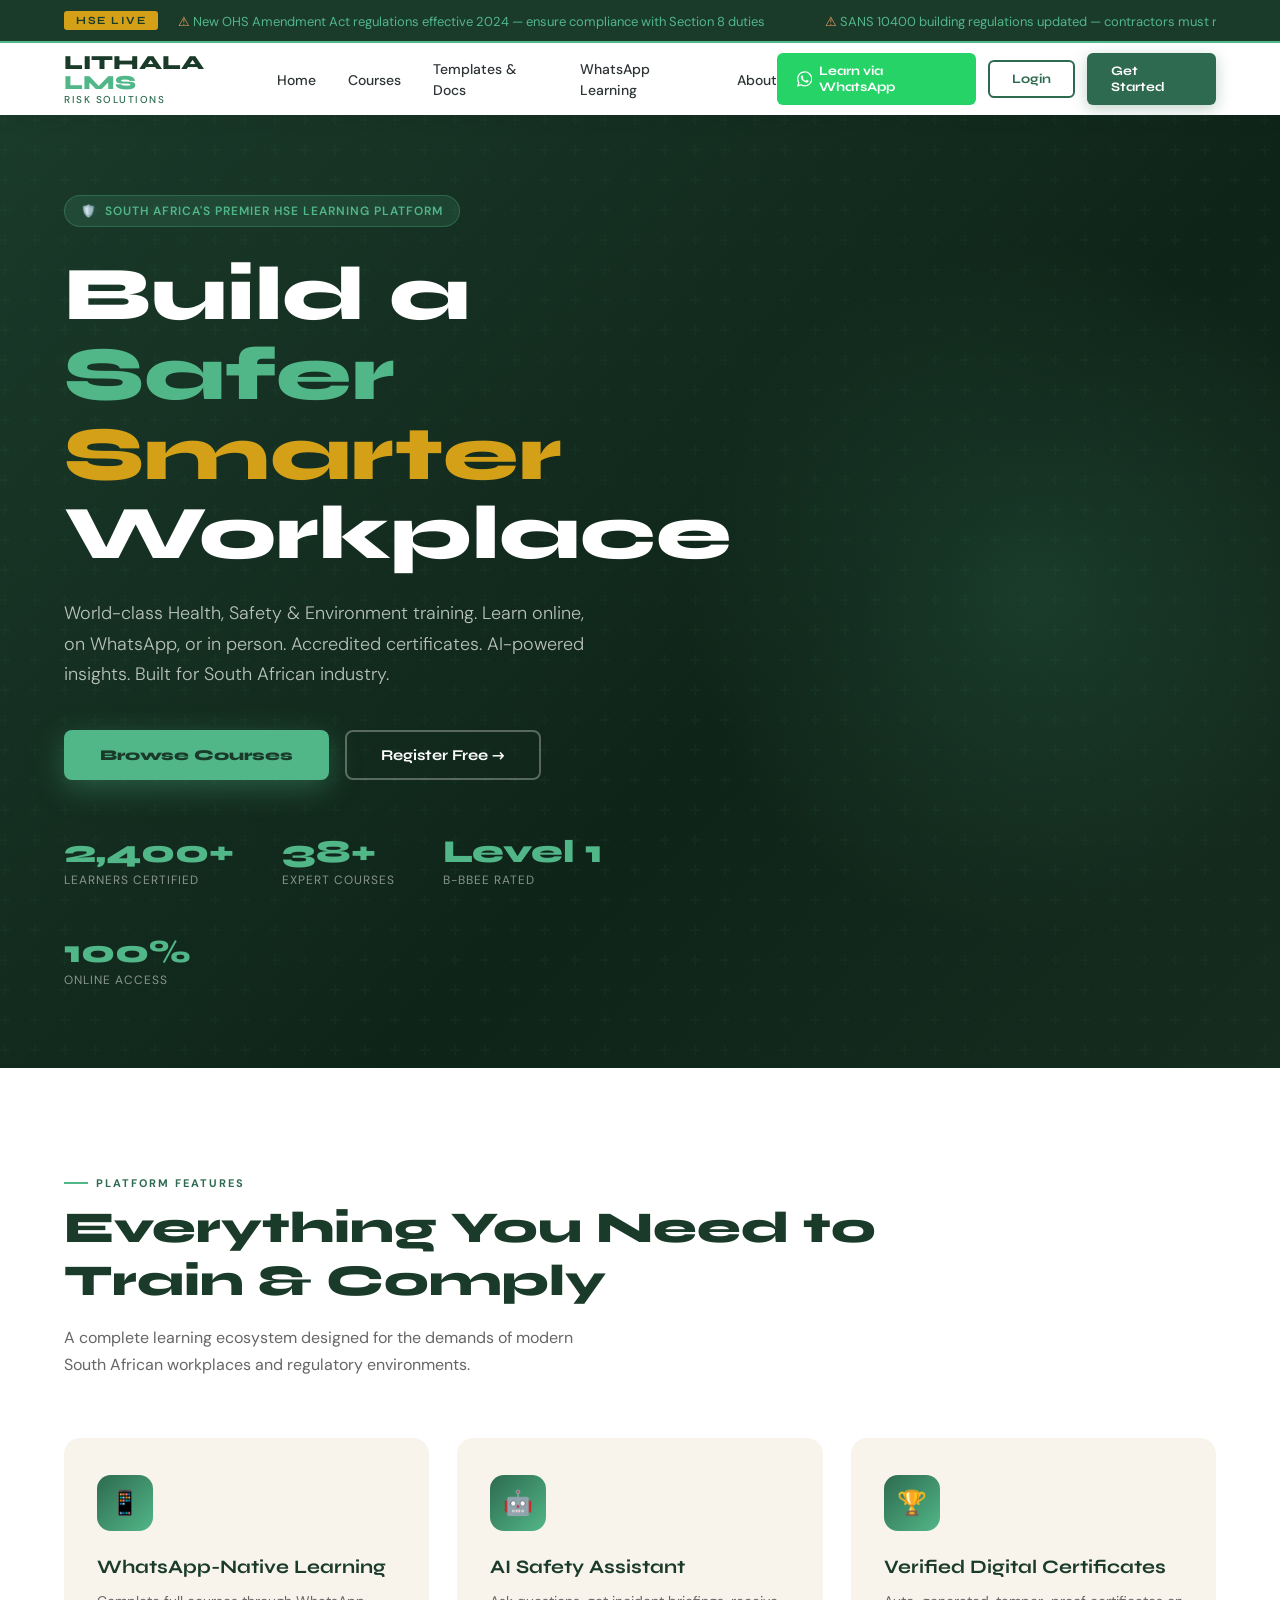
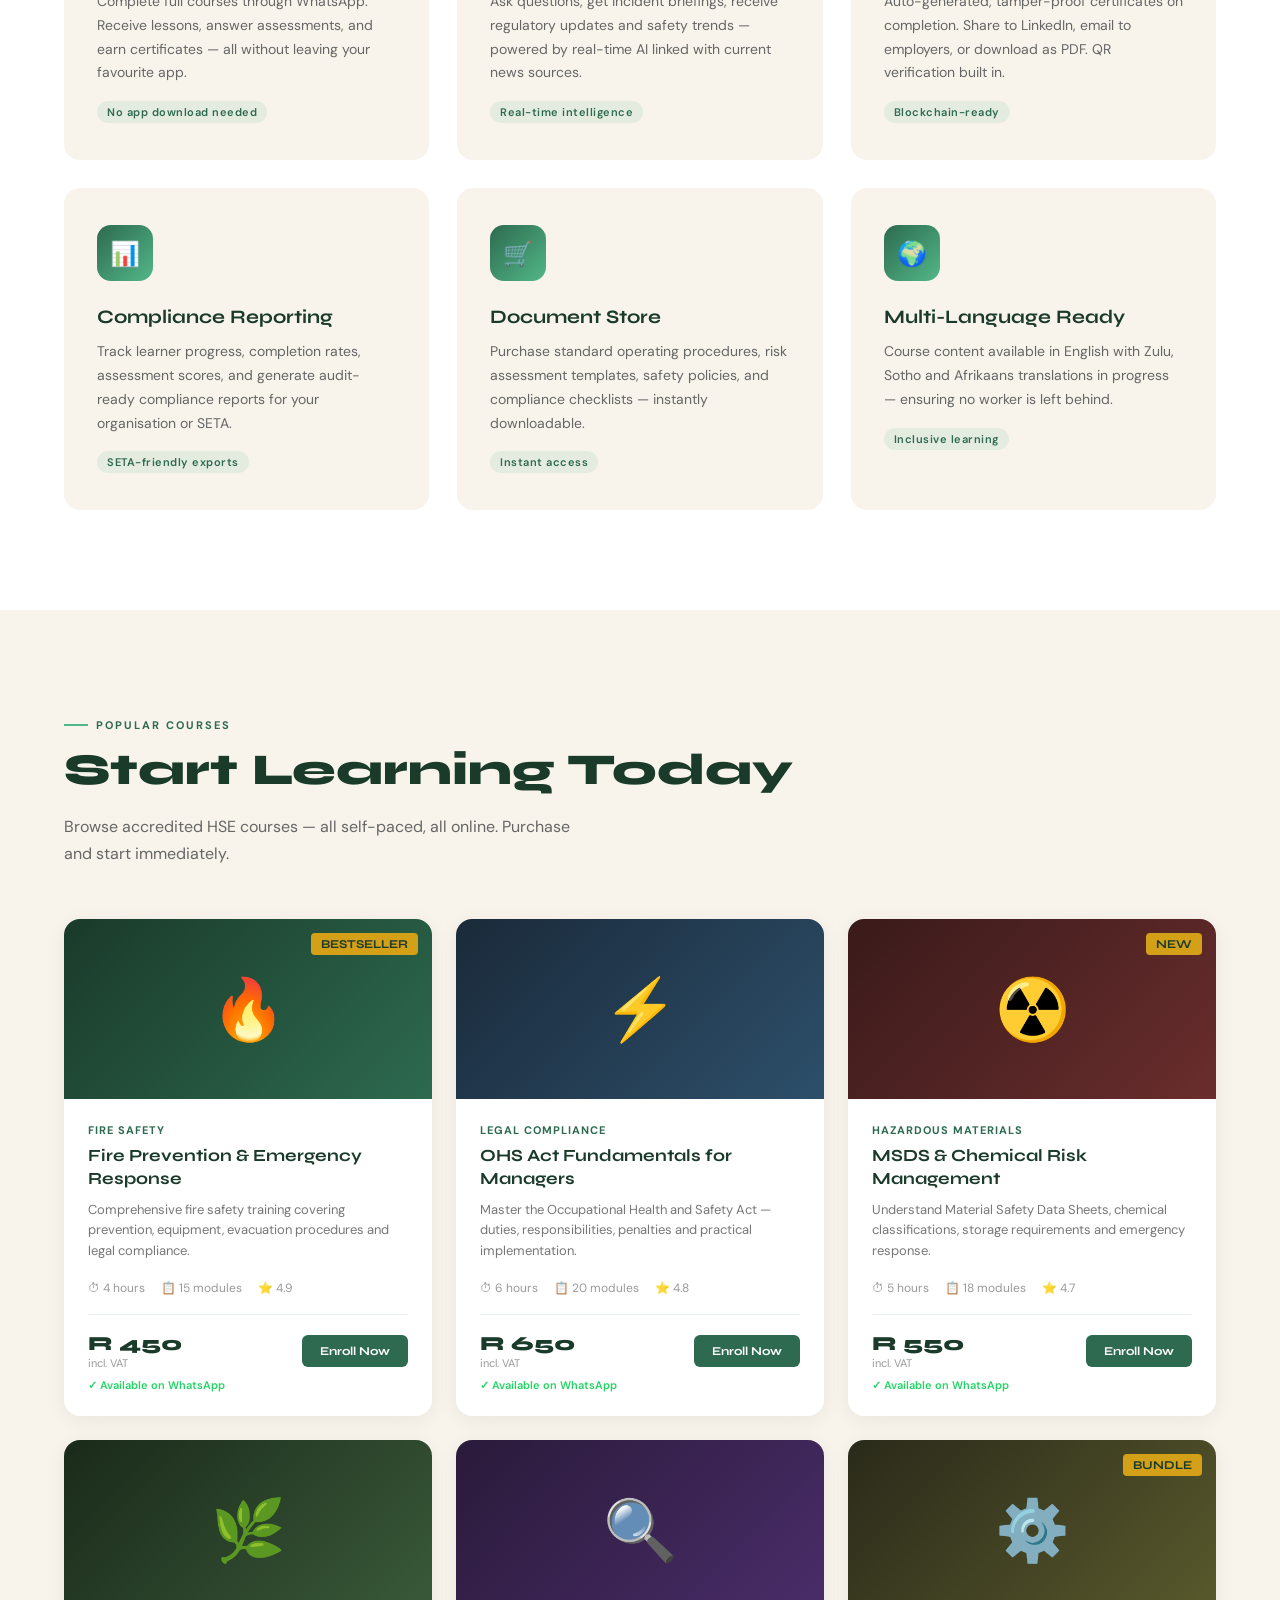
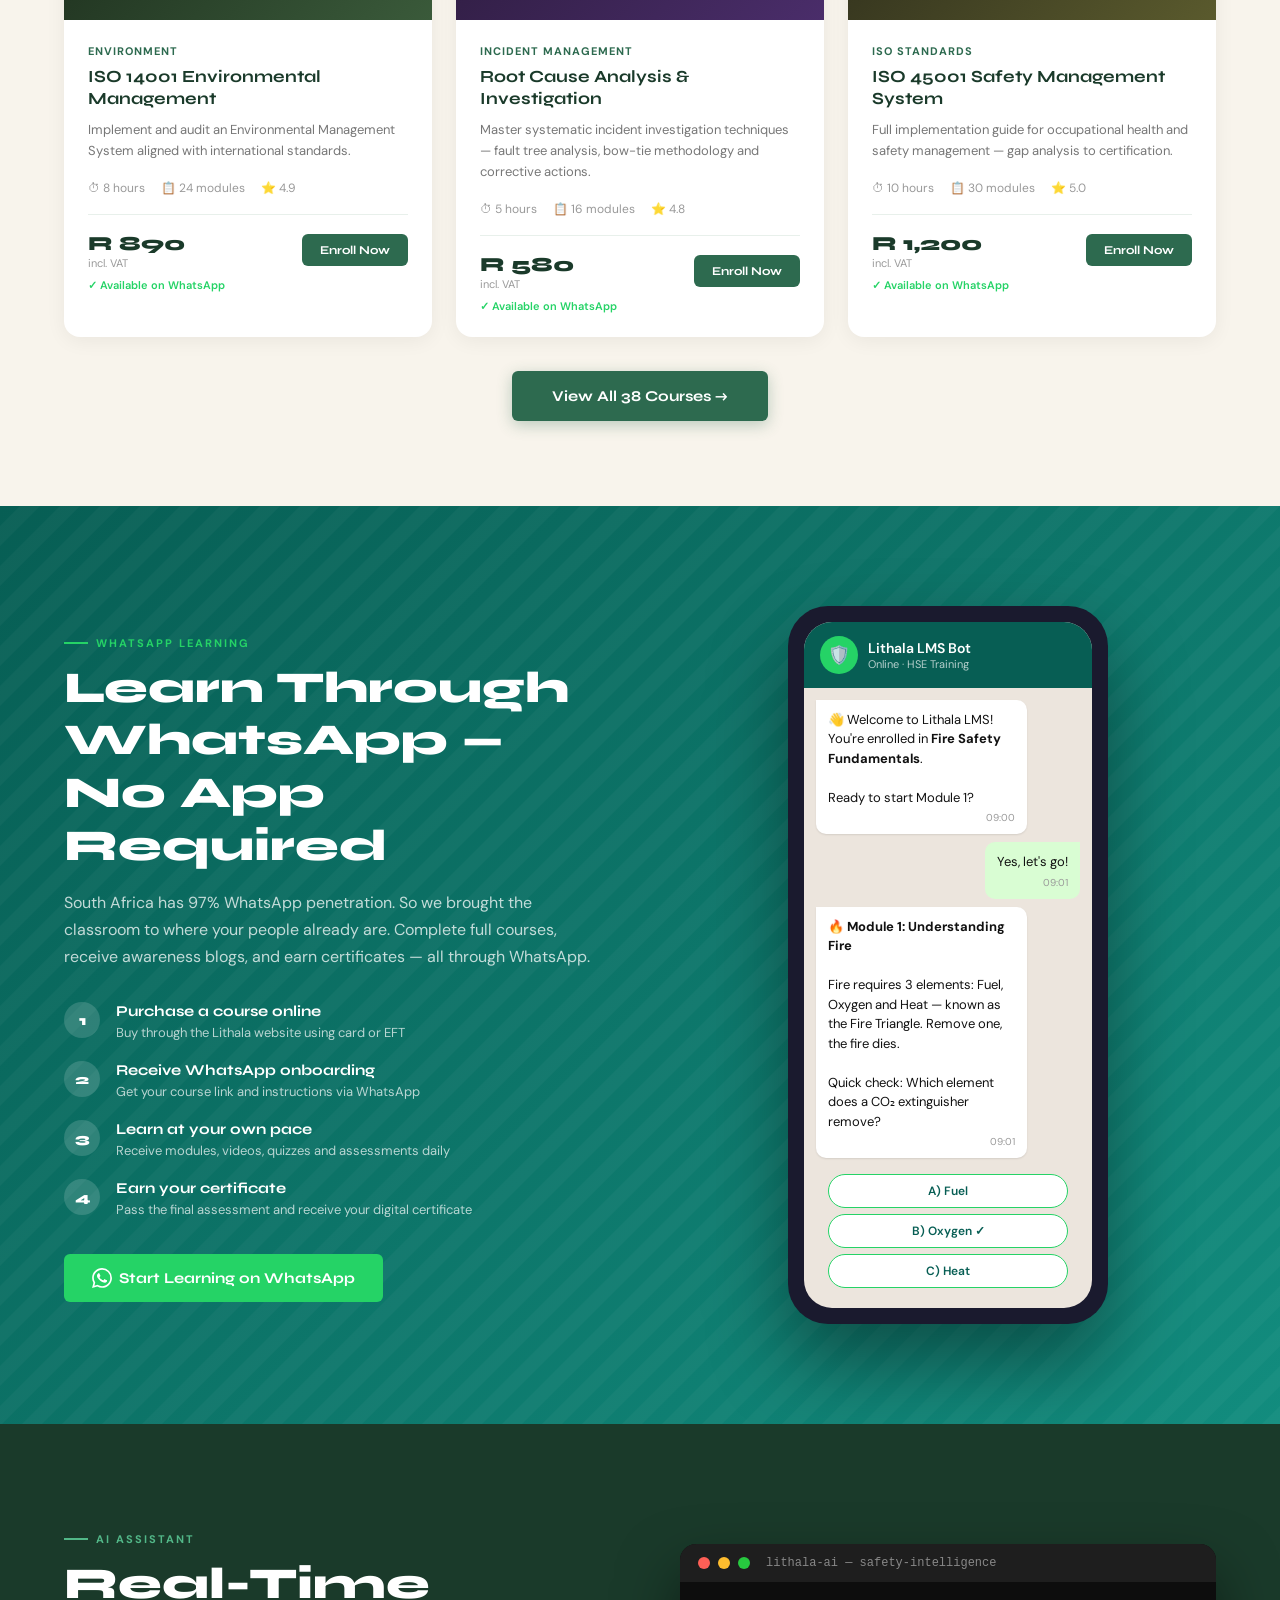
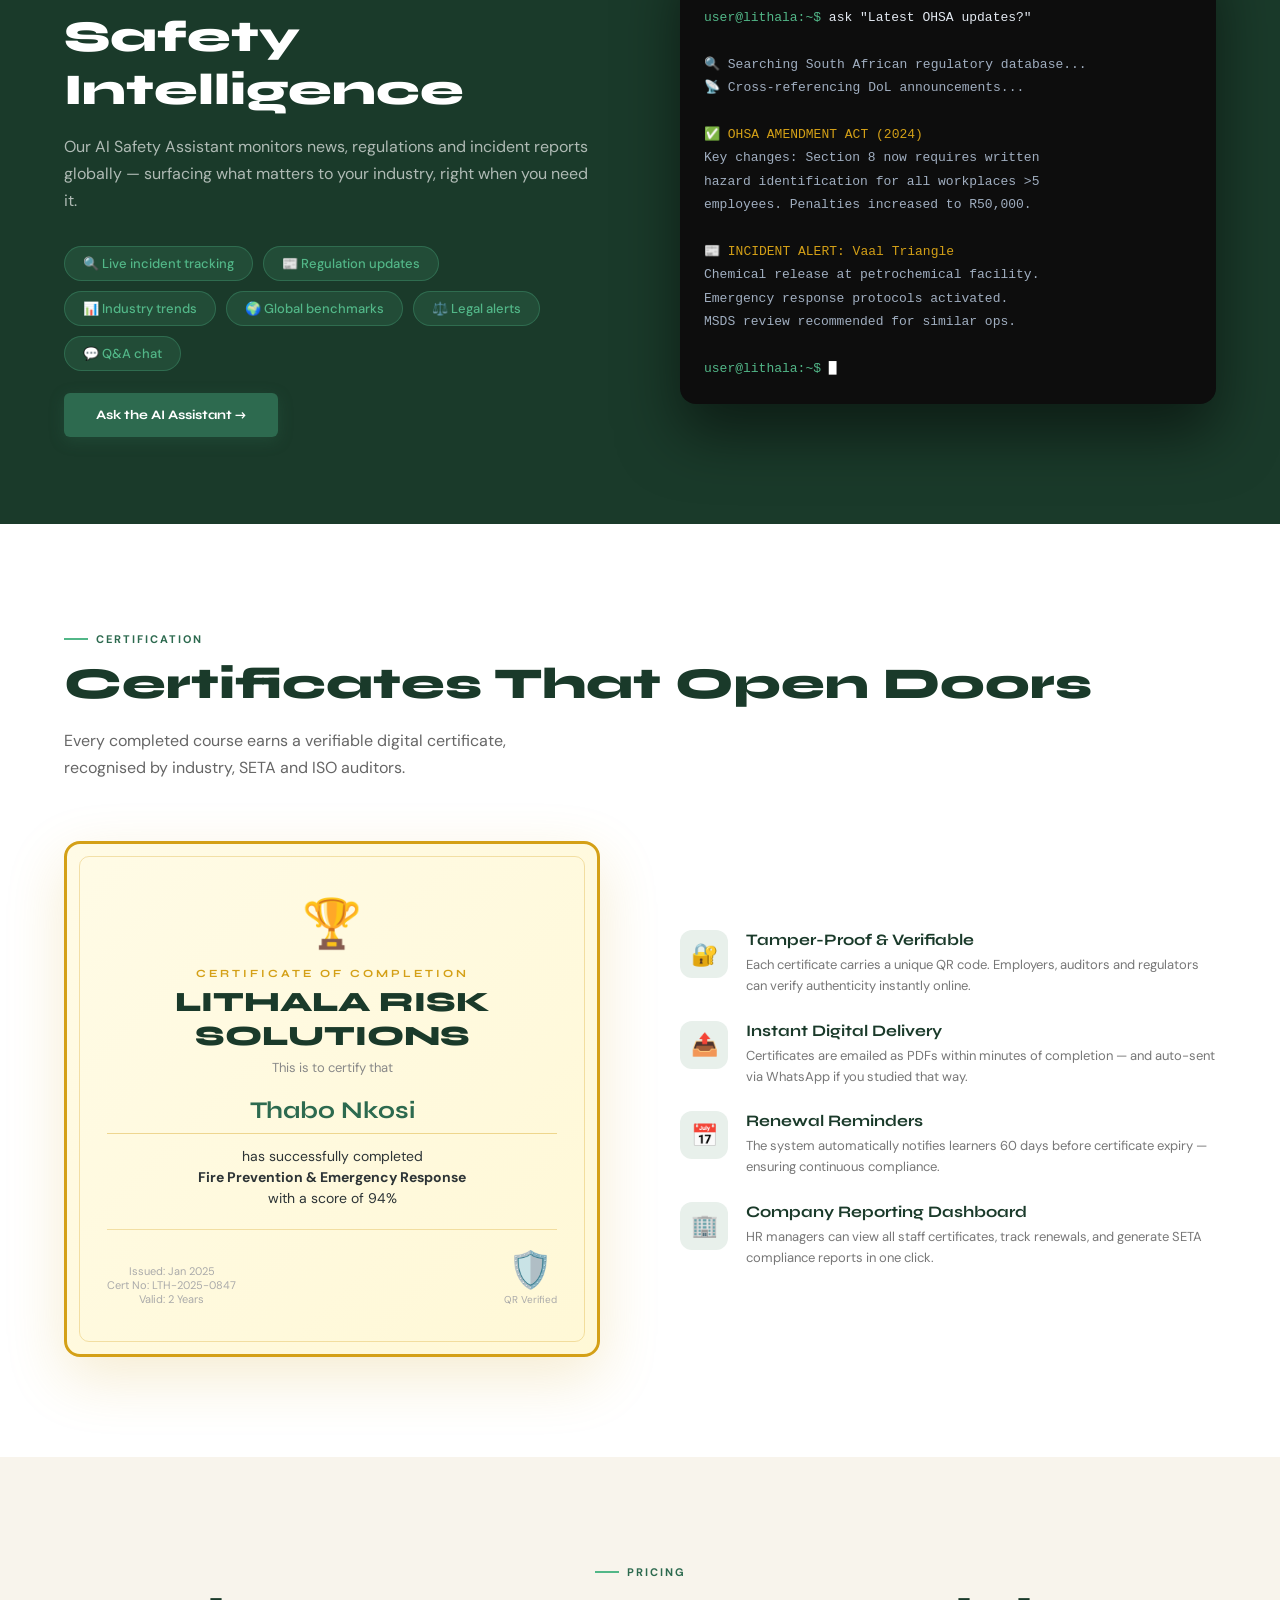
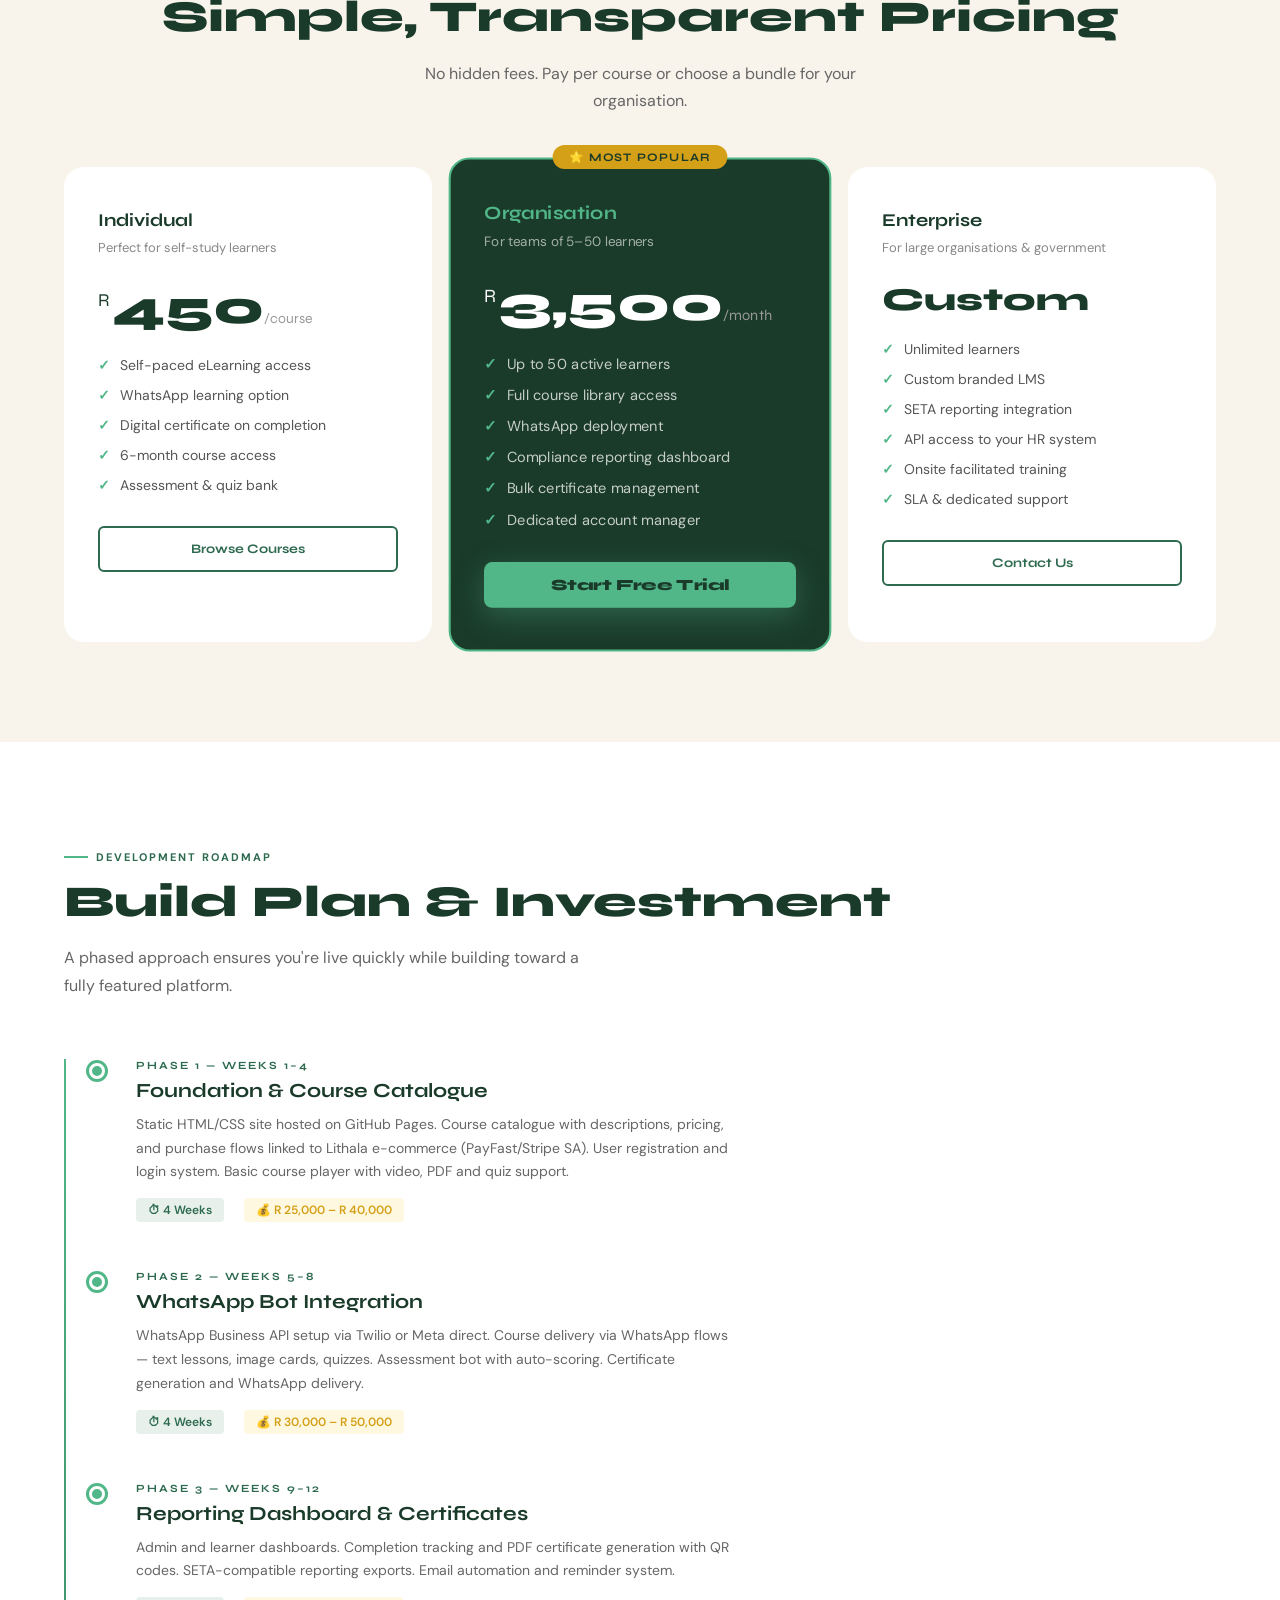
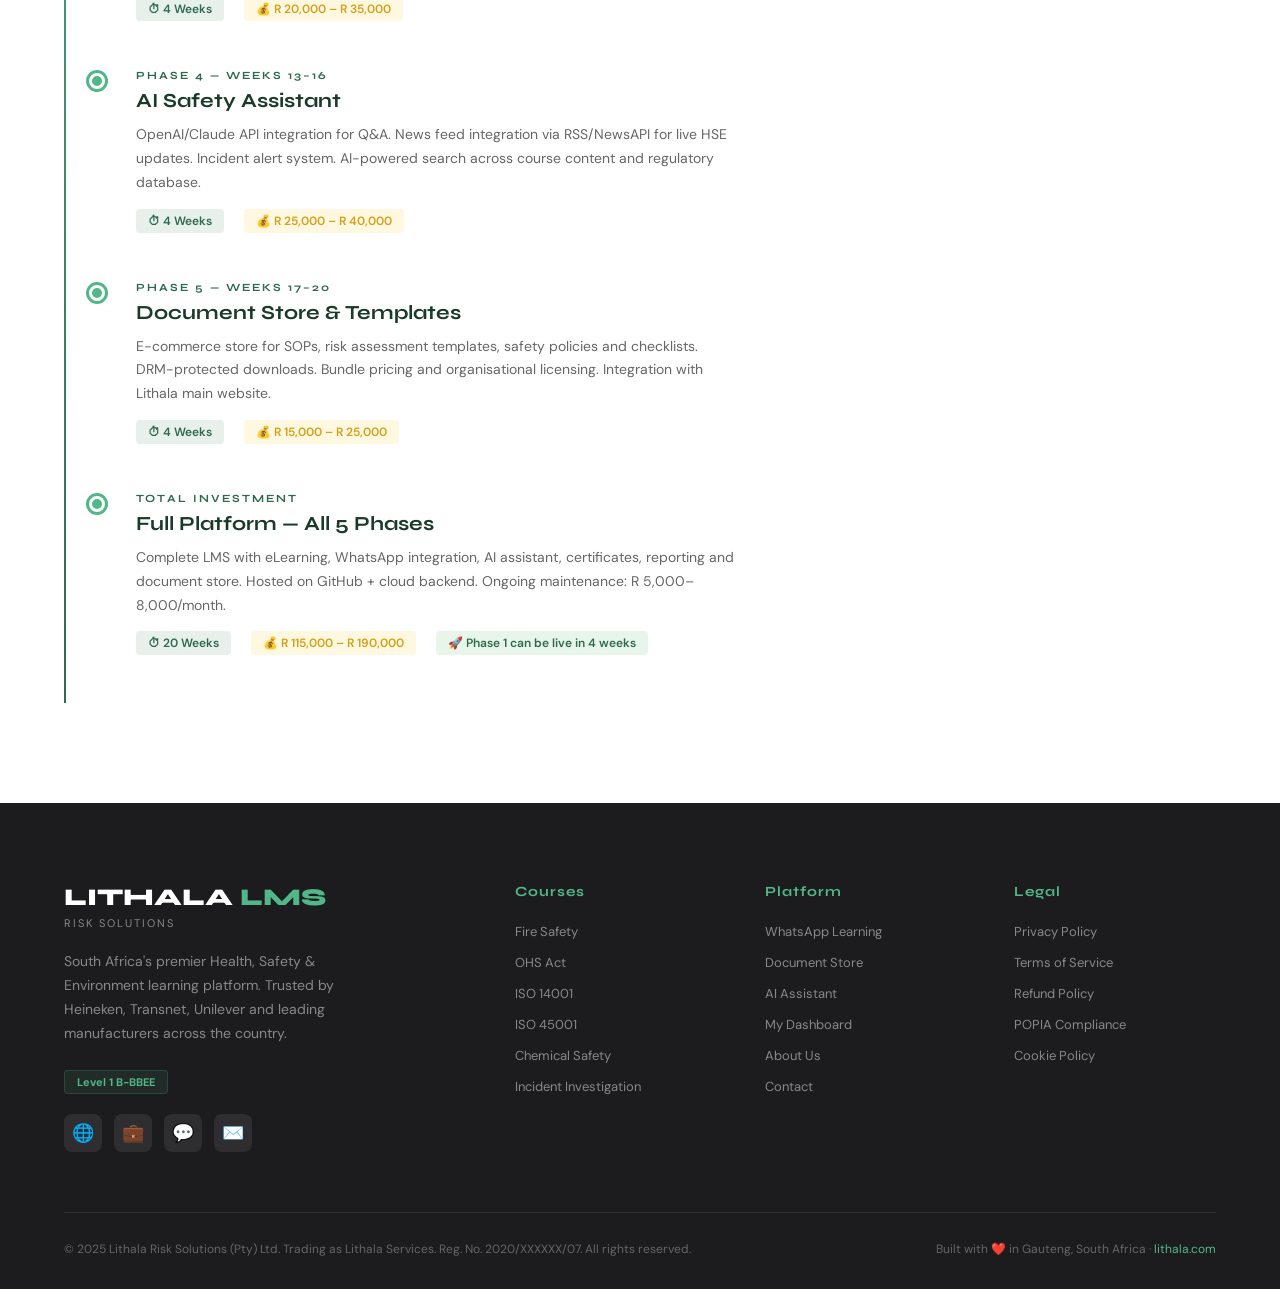
==== index.html @ bc267ef4 "Add files via upload" ====
<!DOCTYPE html>
<html lang="en">
<head>
<meta charset="UTF-8">
<meta name="viewport" content="width=device-width, initial-scale=1.0">
<title>Lithala LMS — Safe. Skilled. Sustainable.</title>
<link rel="preconnect" href="https://fonts.googleapis.com">
<link href="https://fonts.googleapis.com/css2?family=Syne:wght@400;600;700;800&family=DM+Sans:ital,wght@0,300;0,400;0,500;1,300&display=swap" rel="stylesheet">
<style>
:root {
  --forest: #1a3a2a;
  --emerald: #2d6a4f;
  --lime: #52b788;
  --gold: #d4a017;
  --amber: #f4a261;
  --cream: #f8f4ec;
  --white: #ffffff;
  --charcoal: #1c1c1e;
  --mist: #e8f0eb;
  --danger: #e63946;
  --ink: #2d3436;
}

*, *::before, *::after { box-sizing: border-box; margin: 0; padding: 0; }

html { scroll-behavior: smooth; }

body {
  font-family: 'DM Sans', sans-serif;
  background: var(--cream);
  color: var(--ink);
  overflow-x: hidden;
}

/* ── TICKER ── */
.ticker-wrap {
  background: var(--forest);
  color: var(--lime);
  padding: 10px 0;
  overflow: hidden;
  position: sticky;
  top: 0;
  z-index: 1000;
  border-bottom: 2px solid var(--lime);
}
.ticker-label {
  display: inline-block;
  background: var(--gold);
  color: var(--forest);
  font-family: 'Syne', sans-serif;
  font-weight: 700;
  font-size: 11px;
  padding: 3px 12px;
  letter-spacing: 1.5px;
  text-transform: uppercase;
  margin-right: 20px;
  border-radius: 3px;
}
.ticker-track {
  display: inline-flex;
  white-space: nowrap;
  animation: ticker 55s linear infinite;
  font-size: 13px;
  font-weight: 400;
  gap: 60px;
}
.ticker-track span::before { content: "⚠ "; color: var(--amber); }
@keyframes ticker { 0% { transform: translateX(0); } 100% { transform: translateX(-50%); } }

/* ── NAVBAR ── */
nav {
  background: var(--white);
  display: flex;
  align-items: center;
  justify-content: space-between;
  padding: 0 5%;
  height: 72px;
  box-shadow: 0 2px 20px rgba(0,0,0,0.08);
  position: sticky;
  top: 40px;
  z-index: 999;
}
.nav-logo {
  display: flex;
  align-items: center;
  gap: 12px;
  text-decoration: none;
}
.nav-logo img {
  height: 42px;
  object-fit: contain;
}
.nav-logo-text {
  font-family: 'Syne', sans-serif;
  font-weight: 800;
  font-size: 20px;
  color: var(--forest);
  line-height: 1;
}
.nav-logo-text span { color: var(--lime); }
.nav-logo-sub {
  font-size: 10px;
  color: var(--emerald);
  letter-spacing: 1.5px;
  text-transform: uppercase;
  font-weight: 500;
}
.nav-links {
  display: flex;
  align-items: center;
  gap: 32px;
  list-style: none;
}
.nav-links a {
  text-decoration: none;
  color: var(--ink);
  font-size: 14px;
  font-weight: 500;
  transition: color 0.2s;
  position: relative;
}
.nav-links a::after {
  content: '';
  position: absolute;
  bottom: -4px;
  left: 0;
  width: 0;
  height: 2px;
  background: var(--lime);
  transition: width 0.3s;
}
.nav-links a:hover { color: var(--emerald); }
.nav-links a:hover::after { width: 100%; }
.nav-cta {
  display: flex;
  gap: 12px;
  align-items: center;
}
.btn-outline {
  border: 2px solid var(--emerald);
  color: var(--emerald);
  background: transparent;
  padding: 9px 22px;
  border-radius: 6px;
  font-family: 'Syne', sans-serif;
  font-weight: 700;
  font-size: 13px;
  cursor: pointer;
  text-decoration: none;
  transition: all 0.2s;
}
.btn-outline:hover { background: var(--emerald); color: var(--white); }
.btn-primary {
  background: var(--emerald);
  color: var(--white);
  border: none;
  padding: 10px 24px;
  border-radius: 6px;
  font-family: 'Syne', sans-serif;
  font-weight: 700;
  font-size: 13px;
  cursor: pointer;
  text-decoration: none;
  transition: all 0.2s;
  box-shadow: 0 4px 15px rgba(45,106,79,0.3);
}
.btn-primary:hover { background: var(--forest); transform: translateY(-1px); }
.btn-whatsapp {
  background: #25d366;
  color: white;
  border: none;
  padding: 10px 20px;
  border-radius: 6px;
  font-family: 'Syne', sans-serif;
  font-weight: 700;
  font-size: 13px;
  cursor: pointer;
  text-decoration: none;
  display: flex;
  align-items: center;
  gap: 7px;
  transition: all 0.2s;
}
.btn-whatsapp:hover { background: #128c4e; transform: translateY(-1px); }

/* ── HERO ── */
.hero {
  min-height: 88vh;
  background: linear-gradient(135deg, var(--forest) 0%, #0f2419 60%, #152c1f 100%);
  display: flex;
  align-items: center;
  position: relative;
  overflow: hidden;
  padding: 80px 5%;
}
.hero::before {
  content: '';
  position: absolute;
  inset: 0;
  background: url("data:image/svg+xml,%3Csvg width='60' height='60' viewBox='0 0 60 60' xmlns='http://www.w3.org/2000/svg'%3E%3Cg fill='none' fill-rule='evenodd'%3E%3Cg fill='%2352b788' fill-opacity='0.04'%3E%3Cpath d='M36 34v-4h-2v4h-4v2h4v4h2v-4h4v-2h-4zm0-30V0h-2v4h-4v2h4v4h2V6h4V4h-4zM6 34v-4H4v4H0v2h4v4h2v-4h4v-2H6zM6 4V0H4v4H0v2h4v4h2V6h4V4H6z'/%3E%3C/g%3E%3C/g%3E%3C/svg%3E");
}
.hero-blob {
  position: absolute;
  right: -100px;
  top: 50%;
  transform: translateY(-50%);
  width: 700px;
  height: 700px;
  background: radial-gradient(circle, rgba(82,183,136,0.15) 0%, transparent 70%);
  border-radius: 50%;
}
.hero-content {
  position: relative;
  z-index: 2;
  max-width: 680px;
}
.hero-badge {
  display: inline-flex;
  align-items: center;
  gap: 8px;
  background: rgba(82,183,136,0.15);
  border: 1px solid rgba(82,183,136,0.3);
  color: var(--lime);
  padding: 7px 16px;
  border-radius: 50px;
  font-size: 12px;
  font-weight: 600;
  letter-spacing: 1px;
  text-transform: uppercase;
  margin-bottom: 28px;
}
.hero-badge::before { content: '🛡️'; }
h1 {
  font-family: 'Syne', sans-serif;
  font-size: clamp(42px, 6vw, 76px);
  font-weight: 800;
  line-height: 1.05;
  color: var(--white);
  margin-bottom: 24px;
}
h1 .accent { color: var(--lime); }
h1 .gold-accent { color: var(--gold); }
.hero-sub {
  font-size: 18px;
  color: rgba(255,255,255,0.7);
  line-height: 1.7;
  max-width: 520px;
  margin-bottom: 40px;
  font-weight: 300;
}
.hero-actions {
  display: flex;
  gap: 16px;
  flex-wrap: wrap;
  margin-bottom: 56px;
}
.btn-hero {
  background: var(--lime);
  color: var(--forest);
  border: none;
  padding: 16px 36px;
  border-radius: 8px;
  font-family: 'Syne', sans-serif;
  font-weight: 800;
  font-size: 15px;
  cursor: pointer;
  text-decoration: none;
  transition: all 0.25s;
  box-shadow: 0 8px 30px rgba(82,183,136,0.35);
}
.btn-hero:hover { background: var(--white); transform: translateY(-2px); box-shadow: 0 12px 40px rgba(82,183,136,0.45); }
.btn-hero-outline {
  background: transparent;
  color: var(--white);
  border: 2px solid rgba(255,255,255,0.3);
  padding: 14px 34px;
  border-radius: 8px;
  font-family: 'Syne', sans-serif;
  font-weight: 700;
  font-size: 15px;
  cursor: pointer;
  text-decoration: none;
  transition: all 0.25s;
}
.btn-hero-outline:hover { border-color: var(--lime); color: var(--lime); }
.hero-stats {
  display: flex;
  gap: 48px;
  flex-wrap: wrap;
}
.stat { }
.stat-num {
  font-family: 'Syne', sans-serif;
  font-size: 32px;
  font-weight: 800;
  color: var(--lime);
  line-height: 1;
}
.stat-label {
  font-size: 12px;
  color: rgba(255,255,255,0.5);
  text-transform: uppercase;
  letter-spacing: 1px;
  margin-top: 4px;
}

/* ── SECTION LABELS ── */
.section-label {
  display: inline-flex;
  align-items: center;
  gap: 8px;
  font-size: 11px;
  font-weight: 700;
  letter-spacing: 2px;
  text-transform: uppercase;
  color: var(--emerald);
  margin-bottom: 12px;
}
.section-label::before { content: ''; display: block; width: 24px; height: 2px; background: var(--lime); }
.section-title {
  font-family: 'Syne', sans-serif;
  font-size: clamp(28px, 4vw, 44px);
  font-weight: 800;
  color: var(--forest);
  line-height: 1.2;
  margin-bottom: 16px;
}
.section-sub {
  font-size: 16px;
  color: #666;
  line-height: 1.7;
  max-width: 520px;
}

/* ── FEATURES ── */
.features {
  padding: 100px 5%;
  background: var(--white);
}
.features-grid {
  display: grid;
  grid-template-columns: repeat(auto-fit, minmax(300px, 1fr));
  gap: 28px;
  margin-top: 60px;
}
.feature-card {
  background: var(--cream);
  border-radius: 16px;
  padding: 36px 32px;
  border: 1px solid transparent;
  transition: all 0.3s;
  position: relative;
  overflow: hidden;
}
.feature-card::before {
  content: '';
  position: absolute;
  top: 0;
  left: 0;
  right: 0;
  height: 3px;
  background: linear-gradient(90deg, var(--emerald), var(--lime));
  transform: scaleX(0);
  transition: transform 0.3s;
}
.feature-card:hover { border-color: var(--lime); transform: translateY(-4px); box-shadow: 0 20px 50px rgba(45,106,79,0.12); }
.feature-card:hover::before { transform: scaleX(1); }
.feature-icon {
  width: 56px;
  height: 56px;
  background: linear-gradient(135deg, var(--emerald), var(--lime));
  border-radius: 14px;
  display: flex;
  align-items: center;
  justify-content: center;
  font-size: 24px;
  margin-bottom: 24px;
}
.feature-card h3 {
  font-family: 'Syne', sans-serif;
  font-size: 19px;
  font-weight: 700;
  color: var(--forest);
  margin-bottom: 12px;
}
.feature-card p {
  font-size: 14px;
  color: #666;
  line-height: 1.7;
}
.feature-tag {
  display: inline-block;
  background: rgba(82,183,136,0.12);
  color: var(--emerald);
  font-size: 11px;
  font-weight: 600;
  padding: 4px 10px;
  border-radius: 20px;
  margin-top: 16px;
  letter-spacing: 0.5px;
}

/* ── COURSE SECTION ── */
.courses-section {
  padding: 100px 5%;
  background: var(--cream);
}
.courses-grid {
  display: grid;
  grid-template-columns: repeat(auto-fill, minmax(300px, 1fr));
  gap: 24px;
  margin-top: 52px;
}
.course-card {
  background: var(--white);
  border-radius: 16px;
  overflow: hidden;
  box-shadow: 0 4px 20px rgba(0,0,0,0.06);
  transition: all 0.3s;
  text-decoration: none;
  color: inherit;
  display: block;
}
.course-card:hover { transform: translateY(-6px); box-shadow: 0 20px 50px rgba(0,0,0,0.12); }
.course-thumb {
  height: 180px;
  background: linear-gradient(135deg, var(--forest), var(--emerald));
  position: relative;
  overflow: hidden;
  display: flex;
  align-items: center;
  justify-content: center;
  font-size: 60px;
}
.course-thumb .badge {
  position: absolute;
  top: 14px;
  right: 14px;
  background: var(--gold);
  color: var(--forest);
  font-family: 'Syne', sans-serif;
  font-weight: 700;
  font-size: 12px;
  padding: 4px 10px;
  border-radius: 4px;
}
.course-body { padding: 24px; }
.course-cat {
  font-size: 11px;
  font-weight: 700;
  color: var(--emerald);
  letter-spacing: 1px;
  text-transform: uppercase;
  margin-bottom: 8px;
}
.course-card h3 {
  font-family: 'Syne', sans-serif;
  font-size: 17px;
  font-weight: 700;
  color: var(--forest);
  margin-bottom: 10px;
  line-height: 1.3;
}
.course-card p {
  font-size: 13px;
  color: #777;
  line-height: 1.6;
  margin-bottom: 18px;
}
.course-meta {
  display: flex;
  gap: 16px;
  font-size: 12px;
  color: #999;
  margin-bottom: 18px;
}
.course-meta span { display: flex; align-items: center; gap: 4px; }
.course-footer {
  display: flex;
  align-items: center;
  justify-content: space-between;
  border-top: 1px solid var(--mist);
  padding-top: 16px;
}
.course-price {
  font-family: 'Syne', sans-serif;
  font-size: 20px;
  font-weight: 800;
  color: var(--forest);
}
.course-price small {
  font-size: 11px;
  font-weight: 400;
  color: #999;
  display: block;
  font-family: 'DM Sans', sans-serif;
}
.btn-enroll {
  background: var(--emerald);
  color: white;
  border: none;
  padding: 9px 18px;
  border-radius: 6px;
  font-family: 'Syne', sans-serif;
  font-weight: 700;
  font-size: 12px;
  cursor: pointer;
  text-decoration: none;
  transition: all 0.2s;
}
.btn-enroll:hover { background: var(--forest); }
.course-wa {
  display: flex;
  align-items: center;
  gap: 4px;
  font-size: 11px;
  color: #25d366;
  font-weight: 600;
  margin-top: 8px;
}

/* ── WHATSAPP SECTION ── */
.whatsapp-section {
  padding: 100px 5%;
  background: linear-gradient(135deg, #075e54, #128c7e);
  color: white;
  position: relative;
  overflow: hidden;
}
.whatsapp-section::before {
  content: '';
  position: absolute;
  inset: 0;
  background: url("data:image/svg+xml,%3Csvg width='40' height='40' viewBox='0 0 40 40' xmlns='http://www.w3.org/2000/svg'%3E%3Cg fill='%23ffffff' fill-opacity='0.03' fill-rule='evenodd'%3E%3Cpath d='M0 40L40 0H20L0 20M40 40V20L20 40'/%3E%3C/g%3E%3C/svg%3E");
}
.wa-grid {
  display: grid;
  grid-template-columns: 1fr 1fr;
  gap: 80px;
  align-items: center;
  position: relative;
}
.wa-content .section-label { color: #25d366; }
.wa-content .section-label::before { background: #25d366; }
.wa-content .section-title { color: white; }
.wa-sub { color: rgba(255,255,255,0.75); font-size: 16px; line-height: 1.7; margin-bottom: 32px; }
.wa-steps { display: flex; flex-direction: column; gap: 20px; margin-bottom: 36px; }
.wa-step { display: flex; gap: 16px; align-items: flex-start; }
.wa-step-num {
  width: 36px;
  height: 36px;
  background: rgba(255,255,255,0.15);
  border-radius: 50%;
  display: flex;
  align-items: center;
  justify-content: center;
  font-family: 'Syne', sans-serif;
  font-weight: 800;
  font-size: 14px;
  flex-shrink: 0;
}
.wa-step-text h4 { font-family: 'Syne', sans-serif; font-size: 15px; font-weight: 700; margin-bottom: 4px; }
.wa-step-text p { font-size: 13px; opacity: 0.7; }
.wa-phone {
  background: #1a1a2e;
  border-radius: 40px;
  padding: 16px;
  box-shadow: 0 40px 80px rgba(0,0,0,0.4);
  max-width: 320px;
  margin: 0 auto;
}
.wa-screen {
  background: #ece5dd;
  border-radius: 28px;
  overflow: hidden;
  font-size: 13px;
}
.wa-header {
  background: #075e54;
  color: white;
  padding: 14px 16px;
  display: flex;
  align-items: center;
  gap: 10px;
}
.wa-avatar { width: 38px; height: 38px; background: #25d366; border-radius: 50%; display: flex; align-items: center; justify-content: center; font-size: 18px; }
.wa-header-info h4 { font-size: 14px; font-weight: 600; }
.wa-header-info p { font-size: 11px; opacity: 0.7; }
.wa-chat { padding: 12px; display: flex; flex-direction: column; gap: 8px; min-height: 280px; }
.wa-msg { max-width: 80%; }
.wa-msg.bot { background: white; border-radius: 0 10px 10px 10px; padding: 10px 12px; align-self: flex-start; box-shadow: 0 1px 2px rgba(0,0,0,0.1); }
.wa-msg.user { background: #d9fdd3; border-radius: 10px 0 10px 10px; padding: 10px 12px; align-self: flex-end; }
.wa-msg p { font-size: 13px; color: #111; line-height: 1.5; }
.wa-msg time { font-size: 10px; color: #999; display: block; text-align: right; margin-top: 4px; }
.wa-options { padding: 8px 12px; display: flex; flex-direction: column; gap: 6px; }
.wa-option-btn { background: white; border: 1px solid #25d366; color: #075e54; padding: 8px 14px; border-radius: 20px; font-size: 12px; font-weight: 600; text-align: center; cursor: pointer; }

/* ── AI SECTION ── */
.ai-section {
  padding: 100px 5%;
  background: var(--forest);
  color: white;
}
.ai-grid {
  display: grid;
  grid-template-columns: 1fr 1fr;
  gap: 80px;
  align-items: center;
}
.ai-section .section-title { color: white; }
.ai-section .section-label { color: var(--lime); }
.ai-section .section-label::before { background: var(--lime); }
.ai-sub { color: rgba(255,255,255,0.65); font-size: 16px; line-height: 1.7; margin-bottom: 32px; }
.ai-chips { display: flex; flex-wrap: wrap; gap: 10px; margin-bottom: 32px; }
.ai-chip {
  background: rgba(82,183,136,0.15);
  border: 1px solid rgba(82,183,136,0.3);
  color: var(--lime);
  padding: 8px 18px;
  border-radius: 50px;
  font-size: 13px;
  font-weight: 500;
}
.ai-terminal {
  background: #0d0d0d;
  border-radius: 16px;
  overflow: hidden;
  box-shadow: 0 30px 60px rgba(0,0,0,0.5);
}
.terminal-bar {
  background: #1e1e1e;
  padding: 12px 18px;
  display: flex;
  align-items: center;
  gap: 8px;
}
.terminal-dot { width: 12px; height: 12px; border-radius: 50%; }
.terminal-dot.red { background: #ff5f56; }
.terminal-dot.yellow { background: #ffbd2e; }
.terminal-dot.green { background: #27c93f; }
.terminal-title { font-size: 12px; color: #888; margin-left: 8px; font-family: monospace; }
.terminal-body { padding: 24px; font-family: monospace; font-size: 13px; line-height: 1.8; }
.t-prompt { color: var(--lime); }
.t-cmd { color: #e2e8f0; }
.t-output { color: #a0aec0; }
.t-highlight { color: var(--gold); }
.t-blink { animation: blink 1s step-end infinite; }
@keyframes blink { 50% { opacity: 0; } }

/* ── CERT SECTION ── */
.cert-section {
  padding: 100px 5%;
  background: var(--white);
}
.cert-grid {
  display: grid;
  grid-template-columns: 1fr 1fr;
  gap: 80px;
  align-items: center;
  margin-top: 60px;
}
.cert-preview {
  background: linear-gradient(135deg, #fffbe6, #fff8d6);
  border: 3px solid var(--gold);
  border-radius: 16px;
  padding: 48px 40px;
  text-align: center;
  position: relative;
  overflow: hidden;
  box-shadow: 0 20px 60px rgba(212,160,23,0.2);
}
.cert-preview::before {
  content: '';
  position: absolute;
  inset: 12px;
  border: 1px solid rgba(212,160,23,0.3);
  border-radius: 10px;
}
.cert-logo { font-size: 48px; margin-bottom: 12px; }
.cert-title { font-family: 'Syne', sans-serif; font-size: 11px; font-weight: 700; letter-spacing: 3px; text-transform: uppercase; color: var(--gold); margin-bottom: 6px; }
.cert-main { font-family: 'Syne', sans-serif; font-size: 28px; font-weight: 800; color: var(--forest); margin-bottom: 6px; line-height: 1.2; }
.cert-issued { font-size: 13px; color: #888; margin-bottom: 20px; }
.cert-name { font-family: 'Syne', sans-serif; font-size: 24px; color: var(--emerald); font-weight: 700; border-bottom: 1px solid rgba(212,160,23,0.4); padding-bottom: 8px; margin-bottom: 12px; }
.cert-course { font-size: 14px; color: var(--ink); line-height: 1.5; margin-bottom: 20px; }
.cert-seal { display: flex; justify-content: space-between; align-items: flex-end; padding-top: 16px; border-top: 1px solid rgba(212,160,23,0.3); }
.cert-sig { font-size: 11px; color: #aaa; }
.cert-badge-icon { font-size: 36px; }
.cert-features { display: flex; flex-direction: column; gap: 24px; }
.cert-feature { display: flex; gap: 18px; align-items: flex-start; }
.cert-feature-icon { width: 48px; height: 48px; background: var(--mist); border-radius: 12px; display: flex; align-items: center; justify-content: center; font-size: 22px; flex-shrink: 0; }
.cert-feature h4 { font-family: 'Syne', sans-serif; font-size: 16px; font-weight: 700; color: var(--forest); margin-bottom: 6px; }
.cert-feature p { font-size: 13px; color: #777; line-height: 1.6; }

/* ── PRICING ── */
.pricing-section {
  padding: 100px 5%;
  background: var(--cream);
}
.pricing-grid {
  display: grid;
  grid-template-columns: repeat(3, 1fr);
  gap: 24px;
  margin-top: 52px;
}
.price-card {
  background: var(--white);
  border-radius: 20px;
  padding: 40px 32px;
  border: 2px solid transparent;
  transition: all 0.3s;
  position: relative;
}
.price-card.featured {
  background: var(--forest);
  border-color: var(--lime);
  transform: scale(1.04);
}
.price-card:hover { transform: translateY(-4px); box-shadow: 0 20px 50px rgba(0,0,0,0.1); }
.price-card.featured:hover { transform: scale(1.04) translateY(-4px); }
.price-badge {
  position: absolute;
  top: -14px;
  left: 50%;
  transform: translateX(-50%);
  background: var(--gold);
  color: var(--forest);
  font-family: 'Syne', sans-serif;
  font-weight: 700;
  font-size: 11px;
  padding: 5px 16px;
  border-radius: 50px;
  letter-spacing: 1px;
  white-space: nowrap;
}
.price-card h3 { font-family: 'Syne', sans-serif; font-size: 18px; font-weight: 700; color: var(--forest); margin-bottom: 8px; }
.price-card.featured h3 { color: var(--lime); }
.price-card p { font-size: 13px; color: #888; margin-bottom: 28px; }
.price-card.featured p { color: rgba(255,255,255,0.6); }
.price-num { font-family: 'Syne', sans-serif; font-size: 48px; font-weight: 800; color: var(--forest); line-height: 1; margin-bottom: 4px; }
.price-num span { font-size: 18px; font-weight: 400; vertical-align: super; margin-right: 2px; }
.price-num small { font-size: 14px; font-weight: 400; color: #999; }
.price-card.featured .price-num { color: white; }
.price-list { list-style: none; margin: 24px 0 32px; display: flex; flex-direction: column; gap: 12px; }
.price-list li { font-size: 14px; color: #555; display: flex; gap: 10px; align-items: flex-start; }
.price-list li::before { content: '✓'; color: var(--lime); font-weight: 700; flex-shrink: 0; }
.price-card.featured .price-list li { color: rgba(255,255,255,0.75); }
.price-card.featured .price-list li::before { color: var(--lime); }

/* ── TIMELINE ── */
.timeline-section {
  padding: 100px 5%;
  background: var(--white);
}
.timeline {
  position: relative;
  margin-top: 60px;
  padding-left: 32px;
}
.timeline::before {
  content: '';
  position: absolute;
  left: 0;
  top: 0;
  bottom: 0;
  width: 2px;
  background: linear-gradient(to bottom, var(--lime), var(--emerald));
}
.timeline-item {
  position: relative;
  padding: 0 0 48px 40px;
}
.timeline-item::before {
  content: '';
  position: absolute;
  left: -7px;
  top: 4px;
  width: 16px;
  height: 16px;
  border-radius: 50%;
  background: var(--lime);
  border: 3px solid var(--white);
  box-shadow: 0 0 0 3px var(--lime);
}
.timeline-phase {
  font-family: 'Syne', sans-serif;
  font-size: 11px;
  font-weight: 700;
  letter-spacing: 2px;
  text-transform: uppercase;
  color: var(--emerald);
  margin-bottom: 6px;
}
.timeline-item h3 { font-family: 'Syne', sans-serif; font-size: 20px; font-weight: 700; color: var(--forest); margin-bottom: 10px; }
.timeline-item p { font-size: 14px; color: #666; line-height: 1.7; max-width: 600px; margin-bottom: 14px; }
.timeline-meta { display: flex; gap: 20px; }
.timeline-tag {
  background: var(--mist);
  color: var(--emerald);
  font-size: 12px;
  font-weight: 600;
  padding: 4px 12px;
  border-radius: 4px;
}
.timeline-tag.cost { background: #fff8e1; color: var(--gold); }

/* ── FOOTER ── */
footer {
  background: var(--charcoal);
  color: white;
  padding: 80px 5% 32px;
}
.footer-grid {
  display: grid;
  grid-template-columns: 2fr 1fr 1fr 1fr;
  gap: 48px;
  margin-bottom: 60px;
}
.footer-brand .brand-name {
  font-family: 'Syne', sans-serif;
  font-size: 24px;
  font-weight: 800;
  margin-bottom: 4px;
}
.footer-brand .brand-name span { color: var(--lime); }
.footer-brand .brand-sub { font-size: 11px; letter-spacing: 2px; text-transform: uppercase; color: #888; margin-bottom: 20px; }
.footer-brand p { font-size: 14px; color: #888; line-height: 1.7; margin-bottom: 24px; max-width: 320px; }
.footer-socials { display: flex; gap: 12px; }
.social-btn {
  width: 38px; height: 38px;
  background: rgba(255,255,255,0.08);
  border-radius: 8px;
  display: flex; align-items: center; justify-content: center;
  font-size: 18px;
  text-decoration: none;
  transition: background 0.2s;
  cursor: pointer;
}
.social-btn:hover { background: var(--emerald); }
.footer-col h4 { font-family: 'Syne', sans-serif; font-size: 14px; font-weight: 700; margin-bottom: 20px; color: var(--lime); letter-spacing: 1px; }
.footer-col ul { list-style: none; display: flex; flex-direction: column; gap: 10px; }
.footer-col ul li a { text-decoration: none; font-size: 13px; color: #888; transition: color 0.2s; }
.footer-col ul li a:hover { color: var(--lime); }
.footer-bottom {
  border-top: 1px solid rgba(255,255,255,0.08);
  padding-top: 28px;
  display: flex;
  justify-content: space-between;
  align-items: center;
  font-size: 12px;
  color: #666;
  flex-wrap: wrap;
  gap: 12px;
}
.footer-bottom a { color: var(--lime); text-decoration: none; }
.level1 {
  display: inline-flex;
  align-items: center;
  gap: 6px;
  background: rgba(82,183,136,0.1);
  border: 1px solid rgba(82,183,136,0.2);
  color: var(--lime);
  padding: 4px 12px;
  border-radius: 4px;
  font-size: 11px;
  font-weight: 700;
}

/* ── MODAL ── */
.modal-overlay {
  display: none;
  position: fixed;
  inset: 0;
  background: rgba(0,0,0,0.6);
  z-index: 9999;
  align-items: center;
  justify-content: center;
  backdrop-filter: blur(4px);
}
.modal-overlay.open { display: flex; }
.modal {
  background: white;
  border-radius: 20px;
  width: 90%;
  max-width: 480px;
  padding: 48px 40px;
  position: relative;
  animation: modalIn 0.3s ease;
}
@keyframes modalIn { from { opacity: 0; transform: scale(0.9) translateY(20px); } to { opacity: 1; transform: scale(1) translateY(0); } }
.modal-close {
  position: absolute;
  top: 18px; right: 20px;
  background: none; border: none;
  font-size: 22px; cursor: pointer;
  color: #aaa;
}
.modal h2 { font-family: 'Syne', sans-serif; font-size: 26px; font-weight: 800; color: var(--forest); margin-bottom: 8px; }
.modal p { font-size: 14px; color: #888; margin-bottom: 28px; }
.form-group { margin-bottom: 18px; }
.form-group label { display: block; font-size: 13px; font-weight: 600; color: var(--forest); margin-bottom: 6px; }
.form-group input, .form-group select {
  width: 100%;
  padding: 12px 16px;
  border: 2px solid var(--mist);
  border-radius: 8px;
  font-family: 'DM Sans', sans-serif;
  font-size: 14px;
  color: var(--ink);
  transition: border-color 0.2s;
  background: var(--cream);
}
.form-group input:focus, .form-group select:focus { outline: none; border-color: var(--lime); background: white; }
.form-row { display: grid; grid-template-columns: 1fr 1fr; gap: 12px; }
.modal-footer { margin-top: 8px; text-align: center; font-size: 13px; color: #aaa; }
.modal-footer a { color: var(--emerald); text-decoration: none; font-weight: 600; }
.modal-tabs { display: flex; gap: 4px; background: var(--mist); border-radius: 10px; padding: 4px; margin-bottom: 28px; }
.modal-tab {
  flex: 1;
  padding: 10px;
  text-align: center;
  border: none;
  background: none;
  border-radius: 7px;
  font-family: 'Syne', sans-serif;
  font-weight: 700;
  font-size: 13px;
  cursor: pointer;
  color: #888;
  transition: all 0.2s;
}
.modal-tab.active { background: white; color: var(--forest); box-shadow: 0 2px 8px rgba(0,0,0,0.08); }

/* ── SCROLL ANIMS ── */
.fade-up { opacity: 0; transform: translateY(30px); transition: all 0.6s ease; }
.fade-up.visible { opacity: 1; transform: translateY(0); }

@media (max-width: 768px) {
  .nav-links { display: none; }
  .wa-grid, .ai-grid, .cert-grid, .footer-grid { grid-template-columns: 1fr; gap: 40px; }
  .pricing-grid { grid-template-columns: 1fr; }
  .price-card.featured { transform: none; }
  .hero-stats { gap: 28px; }
}
</style>
</head>
<body>

<!-- HEALTH & SAFETY TICKER -->
<div class="ticker-wrap">
  <div style="display:flex;align-items:center;padding:0 5%">
    <span class="ticker-label">HSE LIVE</span>
    <div style="overflow:hidden;flex:1">
      <div class="ticker-track" id="ticker">
        <span>New OHS Amendment Act regulations effective 2024 — ensure compliance with Section 8 duties</span>
        <span>SANS 10400 building regulations updated — contractors must review fire safety provisions</span>
        <span>NEMA waste classification regulations 2024 — new hazardous waste disposal thresholds</span>
        <span>ISO 45001:2018 audit season — gap assessments now available through Lithala</span>
        <span>Major incident: Chemical spill protocols reviewed at Vaal Triangle industrial zone</span>
        <span>DoL announces increased OHSA inspections across manufacturing sector Q1 2025</span>
        <span>Heat stress alert: Updated WBGT guidelines for outdoor workers in Gauteng</span>
        <span>COVID-19 workplace protocols formally withdrawn — new communicable disease framework applies</span>
        <span>New OHS Amendment Act regulations effective 2024 — ensure compliance with Section 8 duties</span>
        <span>SANS 10400 building regulations updated — contractors must review fire safety provisions</span>
        <span>NEMA waste classification regulations 2024 — new hazardous waste disposal thresholds</span>
        <span>ISO 45001:2018 audit season — gap assessments now available through Lithala</span>
        <span>Major incident: Chemical spill protocols reviewed at Vaal Triangle industrial zone</span>
        <span>DoL announces increased OHSA inspections across manufacturing sector Q1 2025</span>
        <span>Heat stress alert: Updated WBGT guidelines for outdoor workers in Gauteng</span>
        <span>COVID-19 workplace protocols formally withdrawn — new communicable disease framework applies</span>
      </div>
    </div>
  </div>
</div>

<!-- NAVBAR -->
<nav>
  <a href="index.html" class="nav-logo">
    <img src="logo.png" alt="Lithala" onerror="this.style.display='none'">
    <div>
      <div class="nav-logo-text">LITHALA <span>LMS</span></div>
      <div class="nav-logo-sub">Risk Solutions</div>
    </div>
  </a>
  <ul class="nav-links">
    <li><a href="index.html">Home</a></li>
    <li><a href="index3.html">Courses</a></li>
    <li><a href="index4.html">Templates & Docs</a></li>
    <li><a href="index5.html">WhatsApp Learning</a></li>
    <li><a href="index6.html">About</a></li>
  </ul>
  <div class="nav-cta">
    <a href="index5.html" class="btn-whatsapp">
      <svg width="16" height="16" viewBox="0 0 24 24" fill="currentColor"><path d="M17.472 14.382c-.297-.149-1.758-.867-2.03-.967-.273-.099-.471-.148-.67.15-.197.297-.767.966-.94 1.164-.173.199-.347.223-.644.075-.297-.15-1.255-.463-2.39-1.475-.883-.788-1.48-1.761-1.653-2.059-.173-.297-.018-.458.13-.606.134-.133.298-.347.446-.52.149-.174.198-.298.298-.497.099-.198.05-.371-.025-.52-.075-.149-.669-1.612-.916-2.207-.242-.579-.487-.5-.669-.51-.173-.008-.371-.01-.57-.01-.198 0-.52.074-.792.372-.272.297-1.04 1.016-1.04 2.479 0 1.462 1.065 2.875 1.213 3.074.149.198 2.096 3.2 5.077 4.487.709.306 1.262.489 1.694.625.712.227 1.36.195 1.871.118.571-.085 1.758-.719 2.006-1.413.248-.694.248-1.289.173-1.413-.074-.124-.272-.198-.57-.347m-5.421 7.403h-.004a9.87 9.87 0 01-5.031-1.378l-.361-.214-3.741.982.998-3.648-.235-.374a9.86 9.86 0 01-1.51-5.26c.001-5.45 4.436-9.884 9.888-9.884 2.64 0 5.122 1.03 6.988 2.898a9.825 9.825 0 012.893 6.994c-.003 5.45-4.437 9.884-9.885 9.884m8.413-18.297A11.815 11.815 0 0012.05 0C5.495 0 .16 5.335.157 11.892c0 2.096.547 4.142 1.588 5.945L.057 24l6.305-1.654a11.882 11.882 0 005.683 1.448h.005c6.554 0 11.89-5.335 11.893-11.893a11.821 11.821 0 00-3.48-8.413Z"/></svg>
      Learn via WhatsApp
    </a>
    <a href="#" class="btn-outline" onclick="openModal('login')">Login</a>
    <a href="#" class="btn-primary" onclick="openModal('register')">Get Started</a>
  </div>
</nav>

<!-- HERO -->
<section class="hero">
  <div class="hero-blob"></div>
  <div class="hero-content">
    <div class="hero-badge">South Africa's Premier HSE Learning Platform</div>
    <h1>
      Build a <span class="accent">Safer</span><br>
      <span class="gold-accent">Smarter</span> Workplace
    </h1>
    <p class="hero-sub">
      World-class Health, Safety & Environment training. Learn online, on WhatsApp, or in person. Accredited certificates. AI-powered insights. Built for South African industry.
    </p>
    <div class="hero-actions">
      <a href="index3.html" class="btn-hero">Browse Courses</a>
      <a href="#" class="btn-hero-outline" onclick="openModal('register')">Register Free →</a>
    </div>
    <div class="hero-stats">
      <div class="stat"><div class="stat-num">2,400+</div><div class="stat-label">Learners Certified</div></div>
      <div class="stat"><div class="stat-num">38+</div><div class="stat-label">Expert Courses</div></div>
      <div class="stat"><div class="stat-num">Level 1</div><div class="stat-label">B-BBEE Rated</div></div>
      <div class="stat"><div class="stat-num">100%</div><div class="stat-label">Online Access</div></div>
    </div>
  </div>
</section>

<!-- FEATURES -->
<section class="features fade-up">
  <div class="section-label">Platform Features</div>
  <div class="section-title">Everything You Need to<br>Train & Comply</div>
  <p class="section-sub">A complete learning ecosystem designed for the demands of modern South African workplaces and regulatory environments.</p>
  <div class="features-grid">
    <div class="feature-card">
      <div class="feature-icon">📱</div>
      <h3>WhatsApp-Native Learning</h3>
      <p>Complete full courses through WhatsApp. Receive lessons, answer assessments, and earn certificates — all without leaving your favourite app.</p>
      <span class="feature-tag">No app download needed</span>
    </div>
    <div class="feature-card">
      <div class="feature-icon">🤖</div>
      <h3>AI Safety Assistant</h3>
      <p>Ask questions, get incident briefings, receive regulatory updates and safety trends — powered by real-time AI linked with current news sources.</p>
      <span class="feature-tag">Real-time intelligence</span>
    </div>
    <div class="feature-card">
      <div class="feature-icon">🏆</div>
      <h3>Verified Digital Certificates</h3>
      <p>Auto-generated, tamper-proof certificates on completion. Share to LinkedIn, email to employers, or download as PDF. QR verification built in.</p>
      <span class="feature-tag">Blockchain-ready</span>
    </div>
    <div class="feature-card">
      <div class="feature-icon">📊</div>
      <h3>Compliance Reporting</h3>
      <p>Track learner progress, completion rates, assessment scores, and generate audit-ready compliance reports for your organisation or SETA.</p>
      <span class="feature-tag">SETA-friendly exports</span>
    </div>
    <div class="feature-card">
      <div class="feature-icon">🛒</div>
      <h3>Document Store</h3>
      <p>Purchase standard operating procedures, risk assessment templates, safety policies, and compliance checklists — instantly downloadable.</p>
      <span class="feature-tag">Instant access</span>
    </div>
    <div class="feature-card">
      <div class="feature-icon">🌍</div>
      <h3>Multi-Language Ready</h3>
      <p>Course content available in English with Zulu, Sotho and Afrikaans translations in progress — ensuring no worker is left behind.</p>
      <span class="feature-tag">Inclusive learning</span>
    </div>
  </div>
</section>

<!-- COURSES PREVIEW -->
<section class="courses-section fade-up">
  <div class="section-label">Popular Courses</div>
  <div class="section-title">Start Learning Today</div>
  <p class="section-sub">Browse accredited HSE courses — all self-paced, all online. Purchase and start immediately.</p>
  <div class="courses-grid">
    <a href="index3.html" class="course-card">
      <div class="course-thumb" style="background:linear-gradient(135deg,#1a3a2a,#2d6a4f)">🔥<div class="badge">BESTSELLER</div></div>
      <div class="course-body">
        <div class="course-cat">Fire Safety</div>
        <h3>Fire Prevention & Emergency Response</h3>
        <p>Comprehensive fire safety training covering prevention, equipment, evacuation procedures and legal compliance.</p>
        <div class="course-meta"><span>⏱ 4 hours</span><span>📋 15 modules</span><span>⭐ 4.9</span></div>
        <div class="course-footer">
          <div class="course-price">R 450 <small>incl. VAT</small></div>
          <span class="btn-enroll">Enroll Now</span>
        </div>
        <div class="course-wa">✓ Available on WhatsApp</div>
      </div>
    </a>
    <a href="index3.html" class="course-card">
      <div class="course-thumb" style="background:linear-gradient(135deg,#1a2a3a,#2d4f6a)">⚡</div>
      <div class="course-body">
        <div class="course-cat">Legal Compliance</div>
        <h3>OHS Act Fundamentals for Managers</h3>
        <p>Master the Occupational Health and Safety Act — duties, responsibilities, penalties and practical implementation.</p>
        <div class="course-meta"><span>⏱ 6 hours</span><span>📋 20 modules</span><span>⭐ 4.8</span></div>
        <div class="course-footer">
          <div class="course-price">R 650 <small>incl. VAT</small></div>
          <span class="btn-enroll">Enroll Now</span>
        </div>
        <div class="course-wa">✓ Available on WhatsApp</div>
      </div>
    </a>
    <a href="index3.html" class="course-card">
      <div class="course-thumb" style="background:linear-gradient(135deg,#3a1a1a,#6a2d2d)">☢️<div class="badge">NEW</div></div>
      <div class="course-body">
        <div class="course-cat">Hazardous Materials</div>
        <h3>MSDS & Chemical Risk Management</h3>
        <p>Understand Material Safety Data Sheets, chemical classifications, storage requirements and emergency response.</p>
        <div class="course-meta"><span>⏱ 5 hours</span><span>📋 18 modules</span><span>⭐ 4.7</span></div>
        <div class="course-footer">
          <div class="course-price">R 550 <small>incl. VAT</small></div>
          <span class="btn-enroll">Enroll Now</span>
        </div>
        <div class="course-wa">✓ Available on WhatsApp</div>
      </div>
    </a>
    <a href="index3.html" class="course-card">
      <div class="course-thumb" style="background:linear-gradient(135deg,#1a2a1a,#3a5a3a)">🌿</div>
      <div class="course-body">
        <div class="course-cat">Environment</div>
        <h3>ISO 14001 Environmental Management</h3>
        <p>Implement and audit an Environmental Management System aligned with international standards.</p>
        <div class="course-meta"><span>⏱ 8 hours</span><span>📋 24 modules</span><span>⭐ 4.9</span></div>
        <div class="course-footer">
          <div class="course-price">R 890 <small>incl. VAT</small></div>
          <span class="btn-enroll">Enroll Now</span>
        </div>
        <div class="course-wa">✓ Available on WhatsApp</div>
      </div>
    </a>
    <a href="index3.html" class="course-card">
      <div class="course-thumb" style="background:linear-gradient(135deg,#2a1a3a,#4a2d6a)">🔍</div>
      <div class="course-body">
        <div class="course-cat">Incident Management</div>
        <h3>Root Cause Analysis & Investigation</h3>
        <p>Master systematic incident investigation techniques — fault tree analysis, bow-tie methodology and corrective actions.</p>
        <div class="course-meta"><span>⏱ 5 hours</span><span>📋 16 modules</span><span>⭐ 4.8</span></div>
        <div class="course-footer">
          <div class="course-price">R 580 <small>incl. VAT</small></div>
          <span class="btn-enroll">Enroll Now</span>
        </div>
        <div class="course-wa">✓ Available on WhatsApp</div>
      </div>
    </a>
    <a href="index3.html" class="course-card">
      <div class="course-thumb" style="background:linear-gradient(135deg,#2a2a1a,#5a5a2d)">⚙️<div class="badge">BUNDLE</div></div>
      <div class="course-body">
        <div class="course-cat">ISO Standards</div>
        <h3>ISO 45001 Safety Management System</h3>
        <p>Full implementation guide for occupational health and safety management — gap analysis to certification.</p>
        <div class="course-meta"><span>⏱ 10 hours</span><span>📋 30 modules</span><span>⭐ 5.0</span></div>
        <div class="course-footer">
          <div class="course-price">R 1,200 <small>incl. VAT</small></div>
          <span class="btn-enroll">Enroll Now</span>
        </div>
        <div class="course-wa">✓ Available on WhatsApp</div>
      </div>
    </a>
  </div>
  <div style="text-align:center;margin-top:48px">
    <a href="index3.html" class="btn-primary" style="padding:16px 40px;font-size:15px">View All 38 Courses →</a>
  </div>
</section>

<!-- WHATSAPP SECTION -->
<section class="whatsapp-section fade-up">
  <div class="wa-grid">
    <div class="wa-content">
      <div class="section-label">WhatsApp Learning</div>
      <h2 class="section-title">Learn Through WhatsApp — No App Required</h2>
      <p class="wa-sub">South Africa has 97% WhatsApp penetration. So we brought the classroom to where your people already are. Complete full courses, receive awareness blogs, and earn certificates — all through WhatsApp.</p>
      <div class="wa-steps">
        <div class="wa-step"><div class="wa-step-num">1</div><div class="wa-step-text"><h4>Purchase a course online</h4><p>Buy through the Lithala website using card or EFT</p></div></div>
        <div class="wa-step"><div class="wa-step-num">2</div><div class="wa-step-text"><h4>Receive WhatsApp onboarding</h4><p>Get your course link and instructions via WhatsApp</p></div></div>
        <div class="wa-step"><div class="wa-step-num">3</div><div class="wa-step-text"><h4>Learn at your own pace</h4><p>Receive modules, videos, quizzes and assessments daily</p></div></div>
        <div class="wa-step"><div class="wa-step-num">4</div><div class="wa-step-text"><h4>Earn your certificate</h4><p>Pass the final assessment and receive your digital certificate</p></div></div>
      </div>
      <a href="index5.html" class="btn-whatsapp" style="display:inline-flex;padding:14px 28px;font-size:15px">
        <svg width="20" height="20" viewBox="0 0 24 24" fill="currentColor"><path d="M17.472 14.382c-.297-.149-1.758-.867-2.03-.967-.273-.099-.471-.148-.67.15-.197.297-.767.966-.94 1.164-.173.199-.347.223-.644.075-.297-.15-1.255-.463-2.39-1.475-.883-.788-1.48-1.761-1.653-2.059-.173-.297-.018-.458.13-.606.134-.133.298-.347.446-.52.149-.174.198-.298.298-.497.099-.198.05-.371-.025-.52-.075-.149-.669-1.612-.916-2.207-.242-.579-.487-.5-.669-.51-.173-.008-.371-.01-.57-.01-.198 0-.52.074-.792.372-.272.297-1.04 1.016-1.04 2.479 0 1.462 1.065 2.875 1.213 3.074.149.198 2.096 3.2 5.077 4.487.709.306 1.262.489 1.694.625.712.227 1.36.195 1.871.118.571-.085 1.758-.719 2.006-1.413.248-.694.248-1.289.173-1.413-.074-.124-.272-.198-.57-.347m-5.421 7.403h-.004a9.87 9.87 0 01-5.031-1.378l-.361-.214-3.741.982.998-3.648-.235-.374a9.86 9.86 0 01-1.51-5.26c.001-5.45 4.436-9.884 9.888-9.884 2.64 0 5.122 1.03 6.988 2.898a9.825 9.825 0 012.893 6.994c-.003 5.45-4.437 9.884-9.885 9.884m8.413-18.297A11.815 11.815 0 0012.05 0C5.495 0 .16 5.335.157 11.892c0 2.096.547 4.142 1.588 5.945L.057 24l6.305-1.654a11.882 11.882 0 005.683 1.448h.005c6.554 0 11.89-5.335 11.893-11.893a11.821 11.821 0 00-3.48-8.413Z"/></svg>
        Start Learning on WhatsApp
      </a>
    </div>
    <div class="wa-phone">
      <div class="wa-screen">
        <div class="wa-header">
          <div class="wa-avatar">🛡️</div>
          <div class="wa-header-info"><h4>Lithala LMS Bot</h4><p>Online · HSE Training</p></div>
        </div>
        <div class="wa-chat">
          <div class="wa-msg bot"><p>👋 Welcome to Lithala LMS! You're enrolled in <strong>Fire Safety Fundamentals</strong>.<br><br>Ready to start Module 1?</p><time>09:00</time></div>
          <div class="wa-msg user"><p>Yes, let's go!</p><time>09:01</time></div>
          <div class="wa-msg bot"><p>🔥 <strong>Module 1: Understanding Fire</strong><br><br>Fire requires 3 elements: Fuel, Oxygen and Heat — known as the Fire Triangle. Remove one, the fire dies.<br><br>Quick check: Which element does a CO₂ extinguisher remove?</p><time>09:01</time></div>
          <div class="wa-options">
            <div class="wa-option-btn">A) Fuel</div>
            <div class="wa-option-btn">B) Oxygen ✓</div>
            <div class="wa-option-btn">C) Heat</div>
          </div>
        </div>
      </div>
    </div>
  </div>
</section>

<!-- AI SECTION -->
<section class="ai-section fade-up">
  <div class="ai-grid">
    <div>
      <div class="section-label">AI Assistant</div>
      <h2 class="section-title">Real-Time Safety Intelligence</h2>
      <p class="ai-sub">Our AI Safety Assistant monitors news, regulations and incident reports globally — surfacing what matters to your industry, right when you need it.</p>
      <div class="ai-chips">
        <span class="ai-chip">🔍 Live incident tracking</span>
        <span class="ai-chip">📰 Regulation updates</span>
        <span class="ai-chip">📊 Industry trends</span>
        <span class="ai-chip">🌍 Global benchmarks</span>
        <span class="ai-chip">⚖️ Legal alerts</span>
        <span class="ai-chip">💬 Q&A chat</span>
      </div>
      <a href="dashboard3.html" class="btn-primary" style="padding:14px 32px">Ask the AI Assistant →</a>
    </div>
    <div class="ai-terminal">
      <div class="terminal-bar">
        <div class="terminal-dot red"></div>
        <div class="terminal-dot yellow"></div>
        <div class="terminal-dot green"></div>
        <span class="terminal-title">lithala-ai — safety-intelligence</span>
      </div>
      <div class="terminal-body">
        <p><span class="t-prompt">user@lithala:~$ </span><span class="t-cmd">ask "Latest OHSA updates?"</span></p>
        <br>
        <p class="t-output">🔍 Searching South African regulatory database...</p>
        <p class="t-output">📡 Cross-referencing DoL announcements...</p>
        <br>
        <p><span class="t-highlight">✅ OHSA AMENDMENT ACT (2024)</span></p>
        <p class="t-output">Key changes: Section 8 now requires written</p>
        <p class="t-output">hazard identification for all workplaces &gt;5</p>
        <p class="t-output">employees. Penalties increased to R50,000.</p>
        <br>
        <p><span class="t-highlight">📰 INCIDENT ALERT: Vaal Triangle</span></p>
        <p class="t-output">Chemical release at petrochemical facility.</p>
        <p class="t-output">Emergency response protocols activated.</p>
        <p class="t-output">MSDS review recommended for similar ops.</p>
        <br>
        <p><span class="t-prompt">user@lithala:~$ </span><span class="t-blink">█</span></p>
      </div>
    </div>
  </div>
</section>

<!-- CERTIFICATE SECTION -->
<section class="cert-section fade-up">
  <div class="section-label">Certification</div>
  <div class="section-title">Certificates That Open Doors</div>
  <p class="section-sub">Every completed course earns a verifiable digital certificate, recognised by industry, SETA and ISO auditors.</p>
  <div class="cert-grid">
    <div class="cert-preview">
      <div class="cert-logo">🏆</div>
      <div class="cert-title">Certificate of Completion</div>
      <div class="cert-main">LITHALA RISK SOLUTIONS</div>
      <div class="cert-issued">This is to certify that</div>
      <div class="cert-name">Thabo Nkosi</div>
      <div class="cert-course">has successfully completed<br><strong>Fire Prevention & Emergency Response</strong><br>with a score of 94%</div>
      <div class="cert-seal">
        <div class="cert-sig">Issued: Jan 2025<br>Cert No: LTH-2025-0847<br>Valid: 2 Years</div>
        <div>
          <div class="cert-badge-icon">🛡️</div>
          <div style="font-size:10px;color:#aaa">QR Verified</div>
        </div>
      </div>
    </div>
    <div class="cert-features">
      <div class="cert-feature"><div class="cert-feature-icon">🔐</div><div><h4>Tamper-Proof & Verifiable</h4><p>Each certificate carries a unique QR code. Employers, auditors and regulators can verify authenticity instantly online.</p></div></div>
      <div class="cert-feature"><div class="cert-feature-icon">📤</div><div><h4>Instant Digital Delivery</h4><p>Certificates are emailed as PDFs within minutes of completion — and auto-sent via WhatsApp if you studied that way.</p></div></div>
      <div class="cert-feature"><div class="cert-feature-icon">📅</div><div><h4>Renewal Reminders</h4><p>The system automatically notifies learners 60 days before certificate expiry — ensuring continuous compliance.</p></div></div>
      <div class="cert-feature"><div class="cert-feature-icon">🏢</div><div><h4>Company Reporting Dashboard</h4><p>HR managers can view all staff certificates, track renewals, and generate SETA compliance reports in one click.</p></div></div>
    </div>
  </div>
</section>

<!-- PRICING -->
<section class="pricing-section fade-up">
  <div style="text-align:center">
    <div class="section-label" style="justify-content:center">Pricing</div>
    <div class="section-title">Simple, Transparent Pricing</div>
    <p class="section-sub" style="margin:0 auto">No hidden fees. Pay per course or choose a bundle for your organisation.</p>
  </div>
  <div class="pricing-grid">
    <div class="price-card">
      <h3>Individual</h3>
      <p>Perfect for self-study learners</p>
      <div class="price-num"><span>R</span>450<small>/course</small></div>
      <ul class="price-list">
        <li>Self-paced eLearning access</li>
        <li>WhatsApp learning option</li>
        <li>Digital certificate on completion</li>
        <li>6-month course access</li>
        <li>Assessment & quiz bank</li>
      </ul>
      <a href="index3.html" class="btn-outline" style="display:block;text-align:center;padding:13px">Browse Courses</a>
    </div>
    <div class="price-card featured">
      <div class="price-badge">⭐ MOST POPULAR</div>
      <h3>Organisation</h3>
      <p>For teams of 5–50 learners</p>
      <div class="price-num"><span>R</span>3,500<small>/month</small></div>
      <ul class="price-list">
        <li>Up to 50 active learners</li>
        <li>Full course library access</li>
        <li>WhatsApp deployment</li>
        <li>Compliance reporting dashboard</li>
        <li>Bulk certificate management</li>
        <li>Dedicated account manager</li>
      </ul>
      <a href="#" onclick="openModal('register')" class="btn-hero" style="display:block;text-align:center;padding:13px">Start Free Trial</a>
    </div>
    <div class="price-card">
      <h3>Enterprise</h3>
      <p>For large organisations & government</p>
      <div class="price-num" style="font-size:32px">Custom</div>
      <ul class="price-list">
        <li>Unlimited learners</li>
        <li>Custom branded LMS</li>
        <li>SETA reporting integration</li>
        <li>API access to your HR system</li>
        <li>Onsite facilitated training</li>
        <li>SLA & dedicated support</li>
      </ul>
      <a href="index6.html" class="btn-outline" style="display:block;text-align:center;padding:13px">Contact Us</a>
    </div>
  </div>
</section>

<!-- DEVELOPMENT TIMELINE -->
<section class="timeline-section fade-up">
  <div class="section-label">Development Roadmap</div>
  <div class="section-title">Build Plan & Investment</div>
  <p class="section-sub">A phased approach ensures you're live quickly while building toward a fully featured platform.</p>
  <div class="timeline">
    <div class="timeline-item">
      <div class="timeline-phase">Phase 1 — Weeks 1–4</div>
      <h3>Foundation & Course Catalogue</h3>
      <p>Static HTML/CSS site hosted on GitHub Pages. Course catalogue with descriptions, pricing, and purchase flows linked to Lithala e-commerce (PayFast/Stripe SA). User registration and login system. Basic course player with video, PDF and quiz support.</p>
      <div class="timeline-meta"><span class="timeline-tag">⏱ 4 Weeks</span><span class="timeline-tag cost">💰 R 25,000 – R 40,000</span></div>
    </div>
    <div class="timeline-item">
      <div class="timeline-phase">Phase 2 — Weeks 5–8</div>
      <h3>WhatsApp Bot Integration</h3>
      <p>WhatsApp Business API setup via Twilio or Meta direct. Course delivery via WhatsApp flows — text lessons, image cards, quizzes. Assessment bot with auto-scoring. Certificate generation and WhatsApp delivery.</p>
      <div class="timeline-meta"><span class="timeline-tag">⏱ 4 Weeks</span><span class="timeline-tag cost">💰 R 30,000 – R 50,000</span></div>
    </div>
    <div class="timeline-item">
      <div class="timeline-phase">Phase 3 — Weeks 9–12</div>
      <h3>Reporting Dashboard & Certificates</h3>
      <p>Admin and learner dashboards. Completion tracking and PDF certificate generation with QR codes. SETA-compatible reporting exports. Email automation and reminder system.</p>
      <div class="timeline-meta"><span class="timeline-tag">⏱ 4 Weeks</span><span class="timeline-tag cost">💰 R 20,000 – R 35,000</span></div>
    </div>
    <div class="timeline-item">
      <div class="timeline-phase">Phase 4 — Weeks 13–16</div>
      <h3>AI Safety Assistant</h3>
      <p>OpenAI/Claude API integration for Q&A. News feed integration via RSS/NewsAPI for live HSE updates. Incident alert system. AI-powered search across course content and regulatory database.</p>
      <div class="timeline-meta"><span class="timeline-tag">⏱ 4 Weeks</span><span class="timeline-tag cost">💰 R 25,000 – R 40,000</span></div>
    </div>
    <div class="timeline-item">
      <div class="timeline-phase">Phase 5 — Weeks 17–20</div>
      <h3>Document Store & Templates</h3>
      <p>E-commerce store for SOPs, risk assessment templates, safety policies and checklists. DRM-protected downloads. Bundle pricing and organisational licensing. Integration with Lithala main website.</p>
      <div class="timeline-meta"><span class="timeline-tag">⏱ 4 Weeks</span><span class="timeline-tag cost">💰 R 15,000 – R 25,000</span></div>
    </div>
    <div class="timeline-item">
      <div class="timeline-phase">Total Investment</div>
      <h3>Full Platform — All 5 Phases</h3>
      <p>Complete LMS with eLearning, WhatsApp integration, AI assistant, certificates, reporting and document store. Hosted on GitHub + cloud backend. Ongoing maintenance: R 5,000–8,000/month.</p>
      <div class="timeline-meta"><span class="timeline-tag">⏱ 20 Weeks</span><span class="timeline-tag cost">💰 R 115,000 – R 190,000</span><span class="timeline-tag" style="background:#e8f5e9;color:#2d6a4f">🚀 Phase 1 can be live in 4 weeks</span></div>
    </div>
  </div>
</section>

<!-- FOOTER -->
<footer>
  <div class="footer-grid">
    <div class="footer-brand">
      <div class="brand-name">LITHALA <span>LMS</span></div>
      <div class="brand-sub">Risk Solutions</div>
      <p>South Africa's premier Health, Safety & Environment learning platform. Trusted by Heineken, Transnet, Unilever and leading manufacturers across the country.</p>
      <div style="margin-bottom:20px"><span class="level1">Level 1 B-BBEE</span></div>
      <div class="footer-socials">
        <a class="social-btn" href="https://www.lithala.com" target="_blank" title="Website">🌐</a>
        <a class="social-btn" href="#" title="LinkedIn">💼</a>
        <a class="social-btn" href="#" title="WhatsApp">💬</a>
        <a class="social-btn" href="#" title="Email">✉️</a>
      </div>
    </div>
    <div class="footer-col">
      <h4>Courses</h4>
      <ul>
        <li><a href="index3.html">Fire Safety</a></li>
        <li><a href="index3.html">OHS Act</a></li>
        <li><a href="index3.html">ISO 14001</a></li>
        <li><a href="index3.html">ISO 45001</a></li>
        <li><a href="index3.html">Chemical Safety</a></li>
        <li><a href="index3.html">Incident Investigation</a></li>
      </ul>
    </div>
    <div class="footer-col">
      <h4>Platform</h4>
      <ul>
        <li><a href="index5.html">WhatsApp Learning</a></li>
        <li><a href="index4.html">Document Store</a></li>
        <li><a href="dashboard3.html">AI Assistant</a></li>
        <li><a href="dashboard3.html">My Dashboard</a></li>
        <li><a href="index6.html">About Us</a></li>
        <li><a href="index6.html">Contact</a></li>
      </ul>
    </div>
    <div class="footer-col">
      <h4>Legal</h4>
      <ul>
        <li><a href="#">Privacy Policy</a></li>
        <li><a href="#">Terms of Service</a></li>
        <li><a href="#">Refund Policy</a></li>
        <li><a href="#">POPIA Compliance</a></li>
        <li><a href="#">Cookie Policy</a></li>
      </ul>
    </div>
  </div>
  <div class="footer-bottom">
    <span>© 2025 Lithala Risk Solutions (Pty) Ltd. Trading as Lithala Services. Reg. No. 2020/XXXXXX/07. All rights reserved.</span>
    <span>Built with ❤️ in Gauteng, South Africa · <a href="https://www.lithala.com" target="_blank">lithala.com</a></span>
  </div>
</footer>

<!-- LOGIN/REGISTER MODAL -->
<div class="modal-overlay" id="authModal">
  <div class="modal">
    <button class="modal-close" onclick="closeModal()">✕</button>
    <h2 id="modalTitle">Welcome Back</h2>
    <p id="modalSub">Log in to access your courses and certificates.</p>
    <div class="modal-tabs">
      <button class="modal-tab active" id="loginTab" onclick="switchTab('login')">Login</button>
      <button class="modal-tab" id="registerTab" onclick="switchTab('register')">Register</button>
    </div>
    <div id="loginForm">
      <div class="form-group"><label>Email Address</label><input type="email" placeholder="you@company.co.za"></div>
      <div class="form-group"><label>Password</label><input type="password" placeholder="••••••••"></div>
      <a href="dashboard3.html" class="btn-primary" style="display:block;text-align:center;padding:14px;margin-top:8px">Login to My Courses →</a>
      <div class="modal-footer" style="margin-top:16px"><a href="#">Forgot password?</a></div>
    </div>
    <div id="registerForm" style="display:none">
      <div class="form-row">
        <div class="form-group"><label>First Name</label><input type="text" placeholder="Thabo"></div>
        <div class="form-group"><label>Last Name</label><input type="text" placeholder="Nkosi"></div>
      </div>
      <div class="form-group"><label>Email Address</label><input type="email" placeholder="you@company.co.za"></div>
      <div class="form-group"><label>Company (Optional)</label><input type="text" placeholder="Your organisation"></div>
      <div class="form-group"><label>WhatsApp Number</label><input type="tel" placeholder="+27 82 000 0000"></div>
      <div class="form-group"><label>Password</label><input type="password" placeholder="Create a strong password"></div>
      <a href="dashboard3.html" class="btn-primary" style="display:block;text-align:center;padding:14px;margin-top:8px">Create Account & Start Learning →</a>
    </div>
  </div>
</div>

<script>
// Modal
function openModal(tab) {
  document.getElementById('authModal').classList.add('open');
  switchTab(tab || 'login');
}
function closeModal() {
  document.getElementById('authModal').classList.remove('open');
}
document.getElementById('authModal').addEventListener('click', function(e) {
  if(e.target === this) closeModal();
});
function switchTab(tab) {
  const isLogin = tab === 'login';
  document.getElementById('loginForm').style.display = isLogin ? 'block' : 'none';
  document.getElementById('registerForm').style.display = isLogin ? 'none' : 'block';
  document.getElementById('loginTab').classList.toggle('active', isLogin);
  document.getElementById('registerTab').classList.toggle('active', !isLogin);
  document.getElementById('modalTitle').textContent = isLogin ? 'Welcome Back' : 'Create Account';
  document.getElementById('modalSub').textContent = isLogin ? 'Log in to access your courses and certificates.' : 'Join 2,400+ learners on Lithala LMS.';
}

// Scroll animations
const observer = new IntersectionObserver((entries) => {
  entries.forEach(e => { if(e.isIntersecting) e.target.classList.add('visible'); });
}, { threshold: 0.1 });
document.querySelectorAll('.fade-up').forEach(el => observer.observe(el));

// Double ticker
const track = document.getElementById('ticker');
track.innerHTML += track.innerHTML;
</script>
</body>
</html>
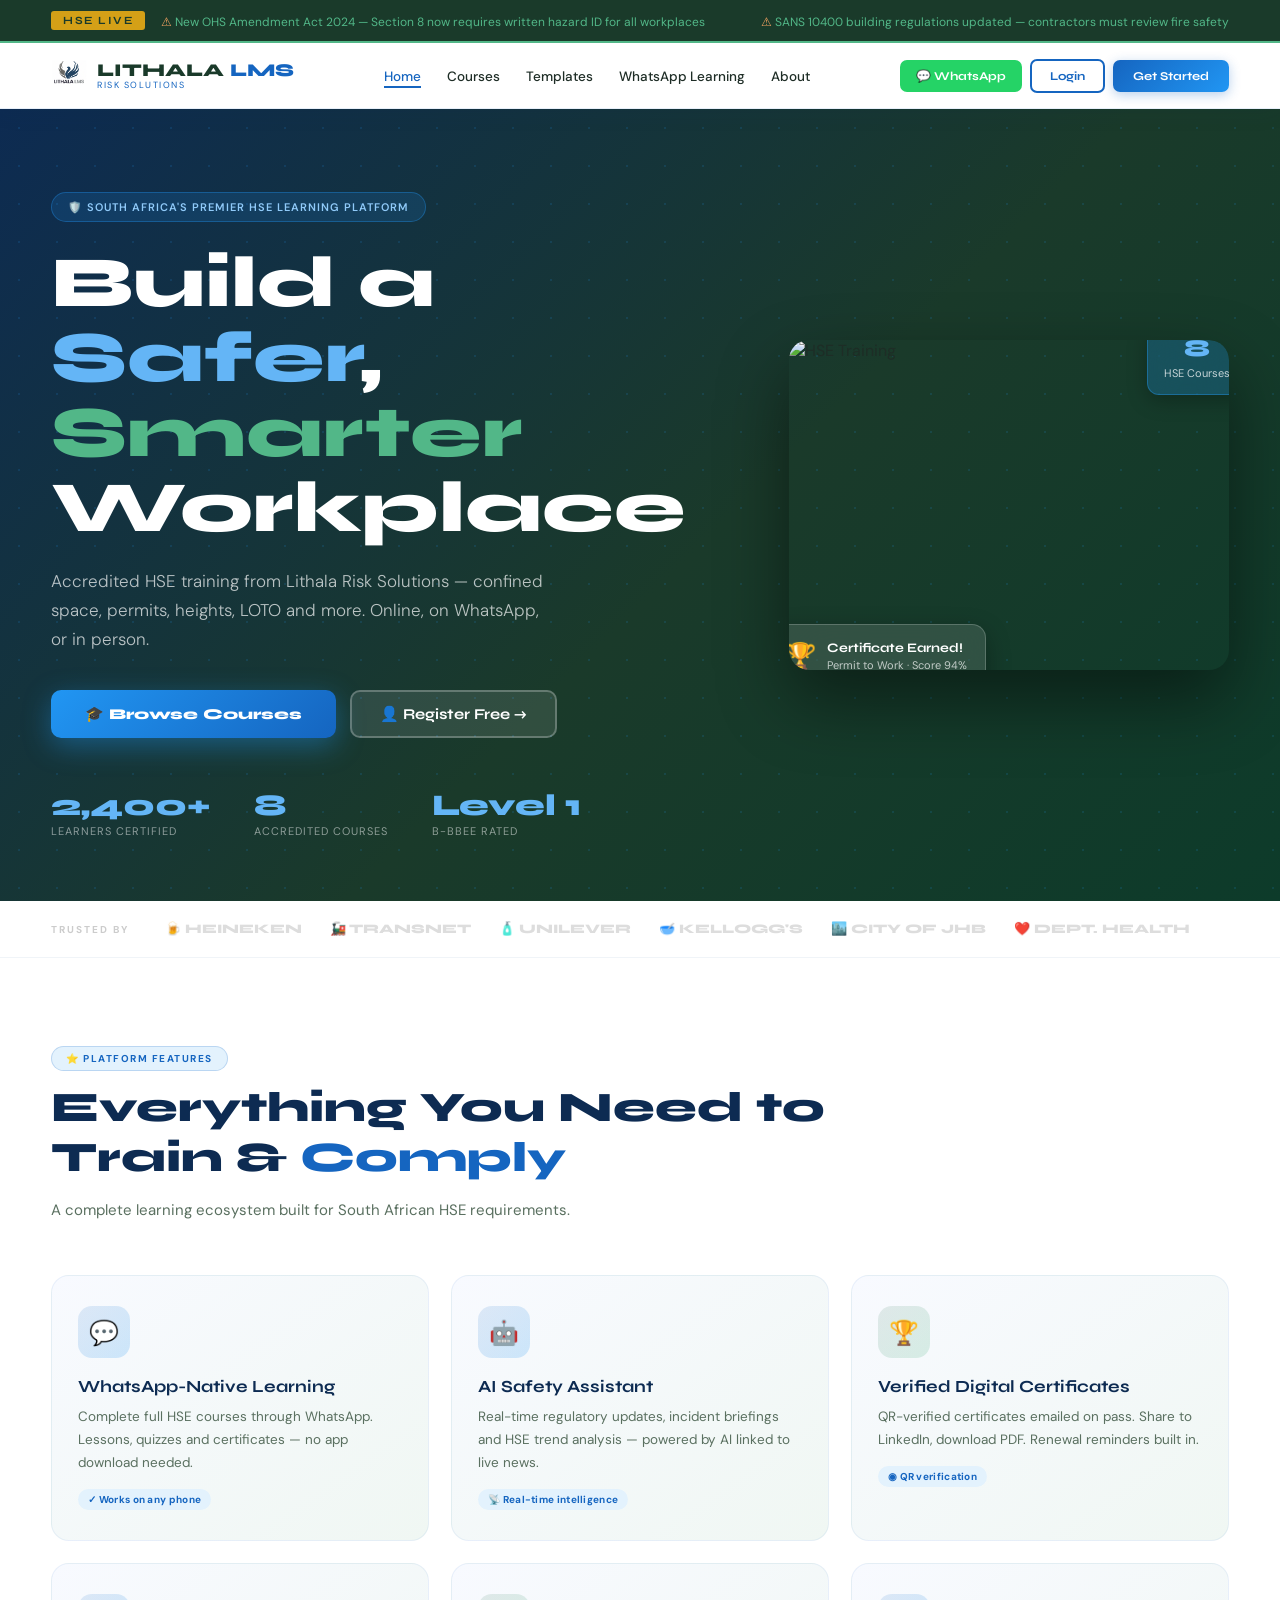
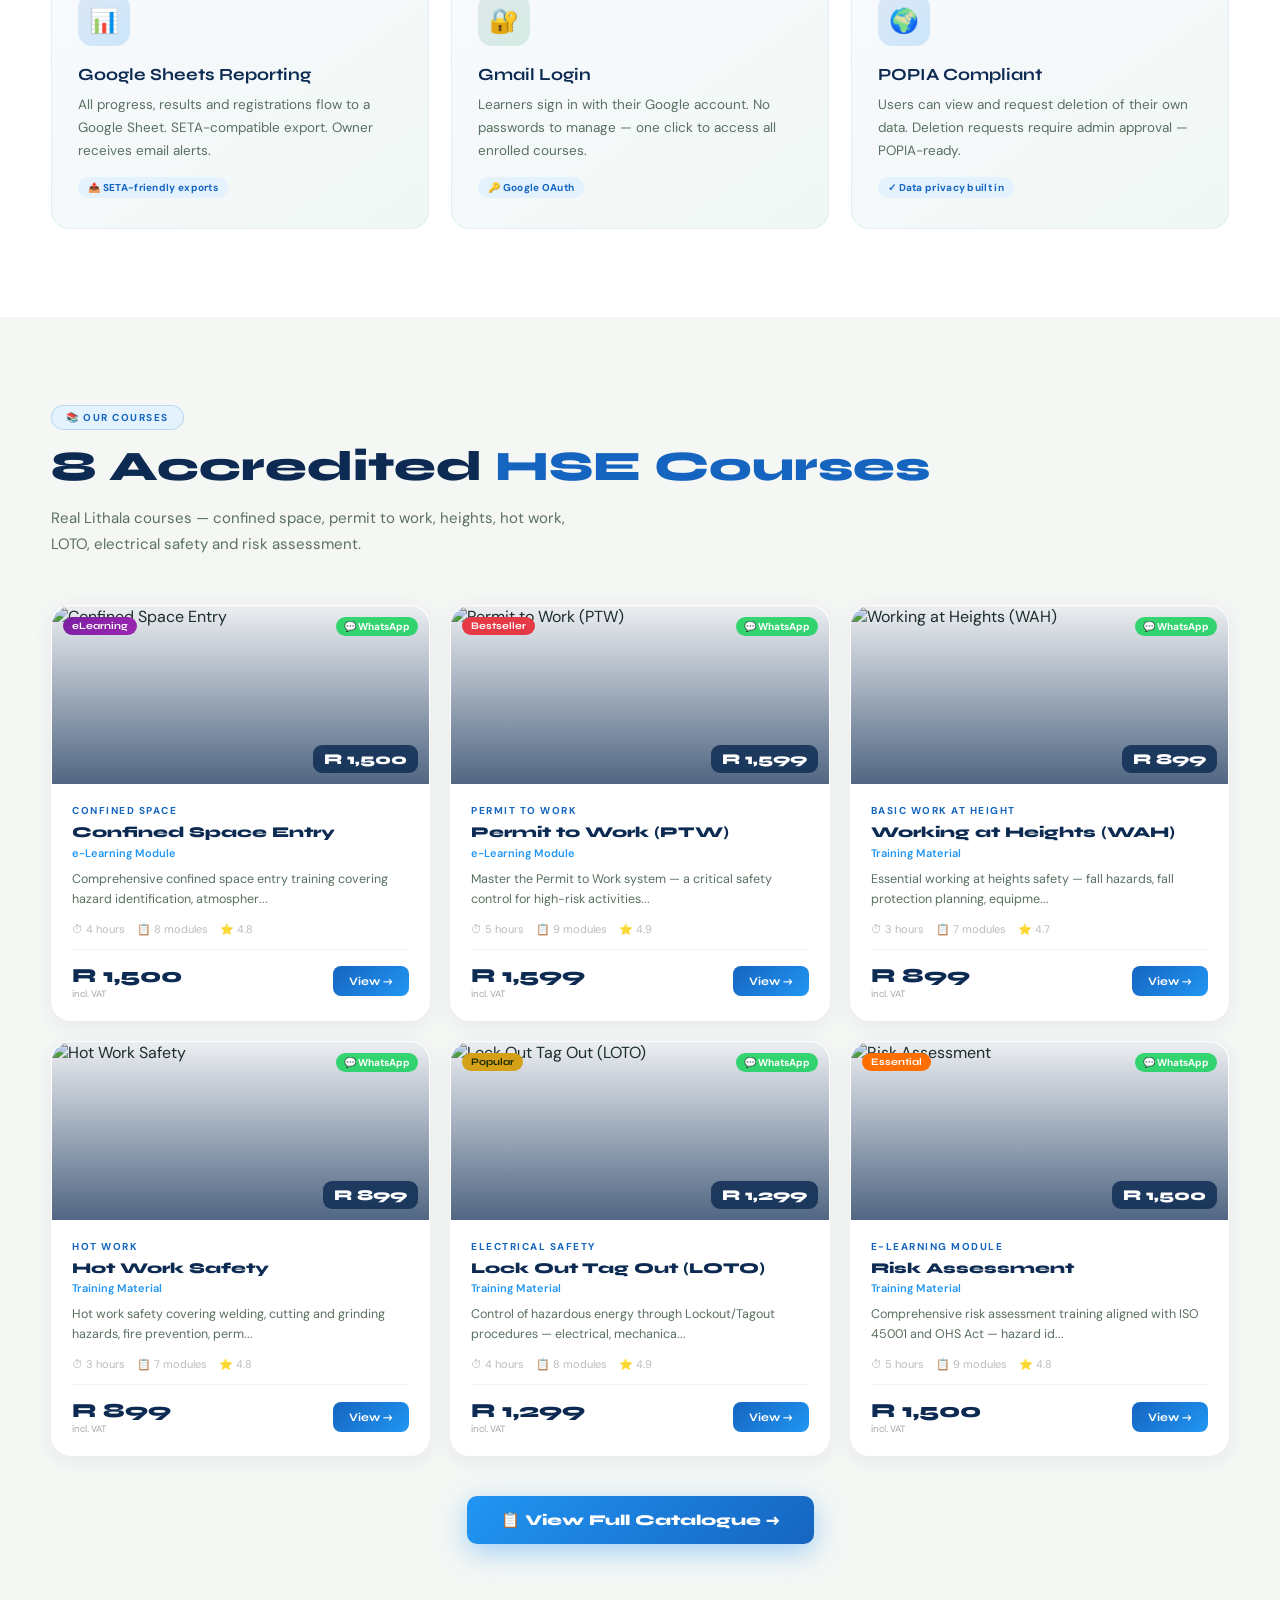
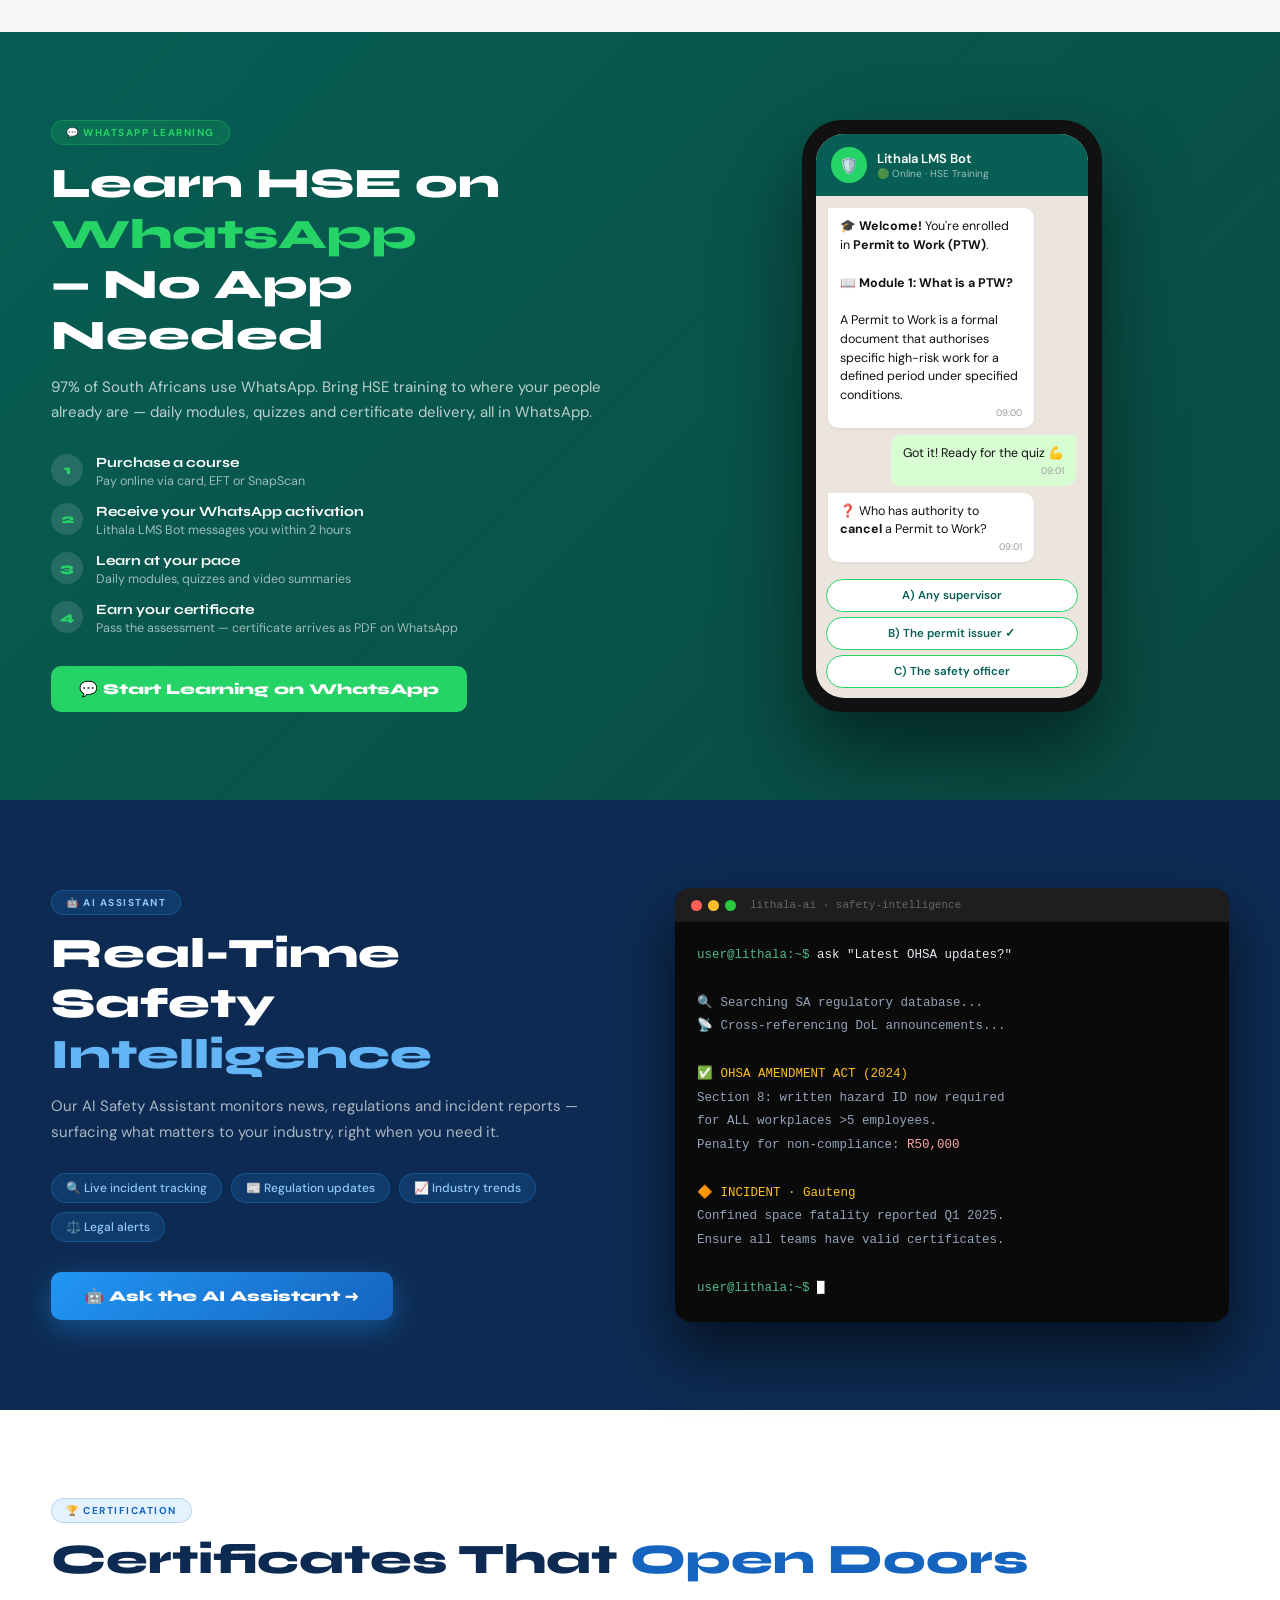
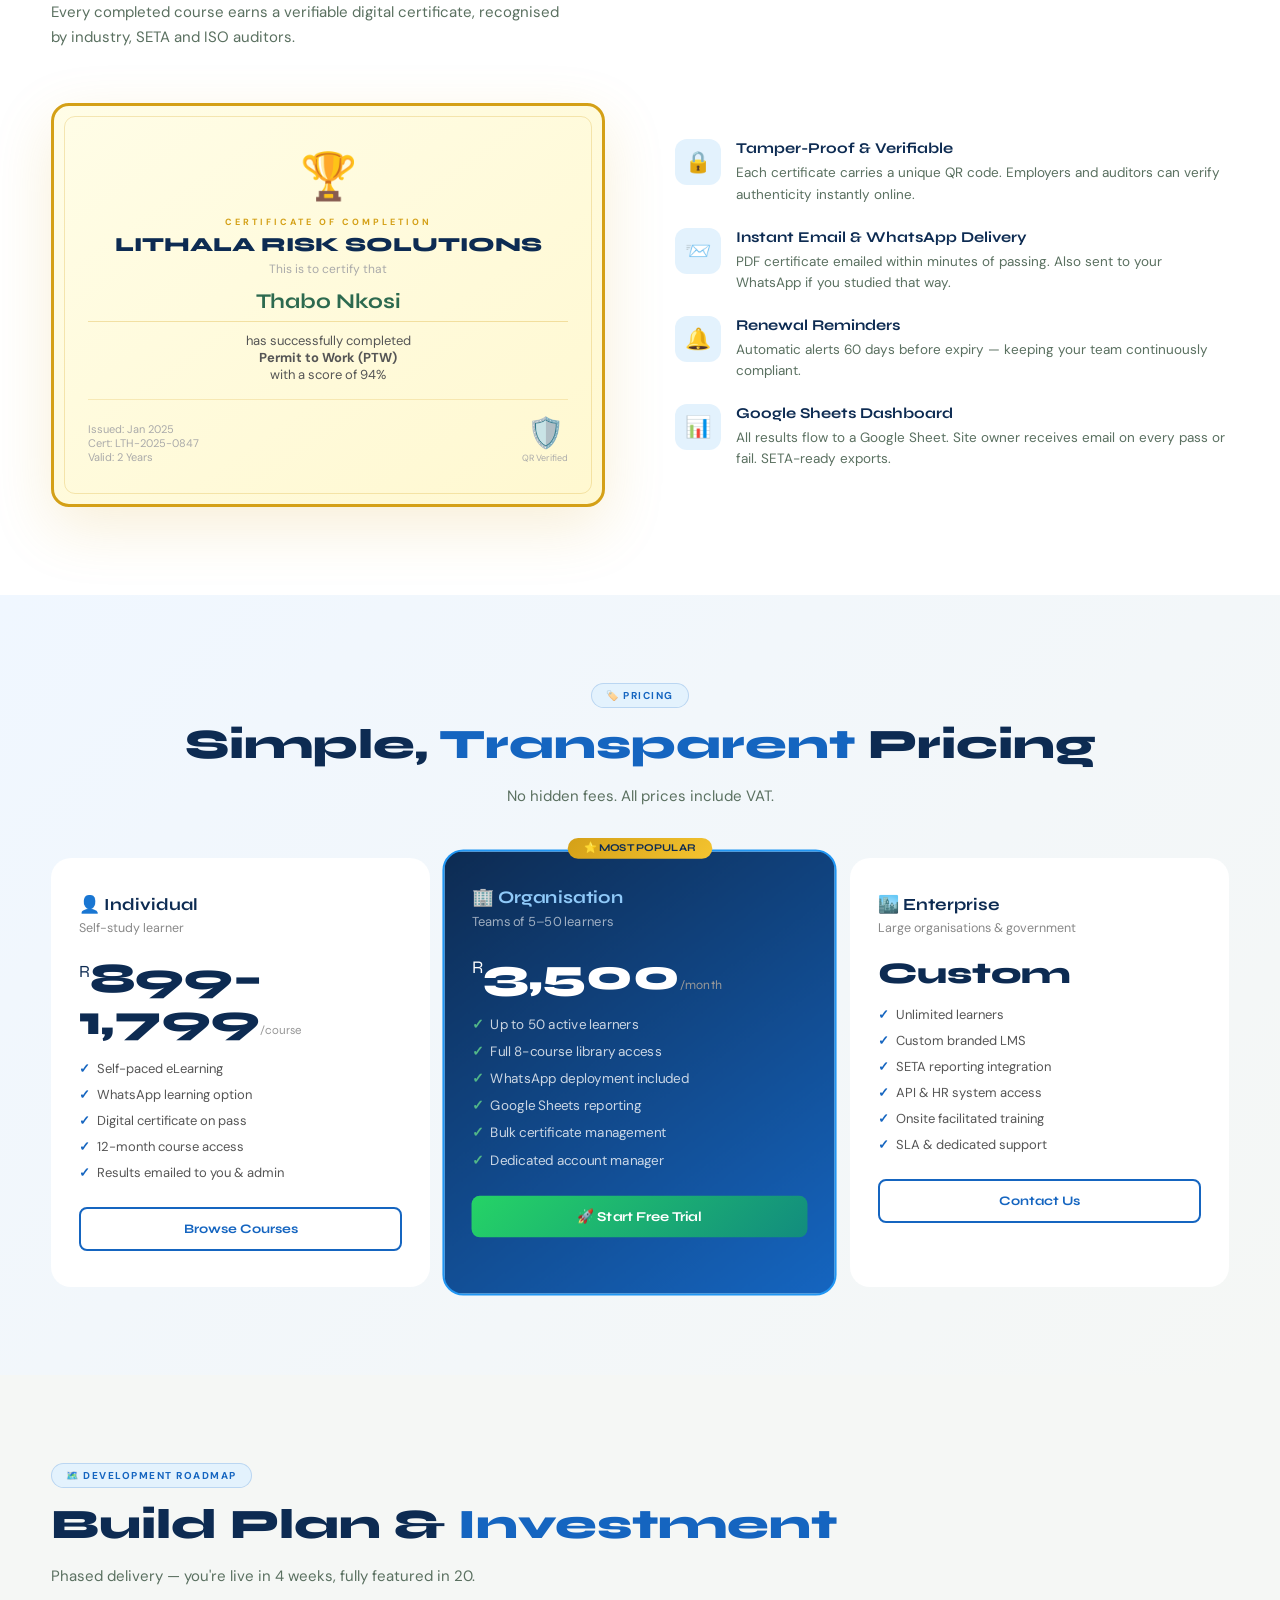
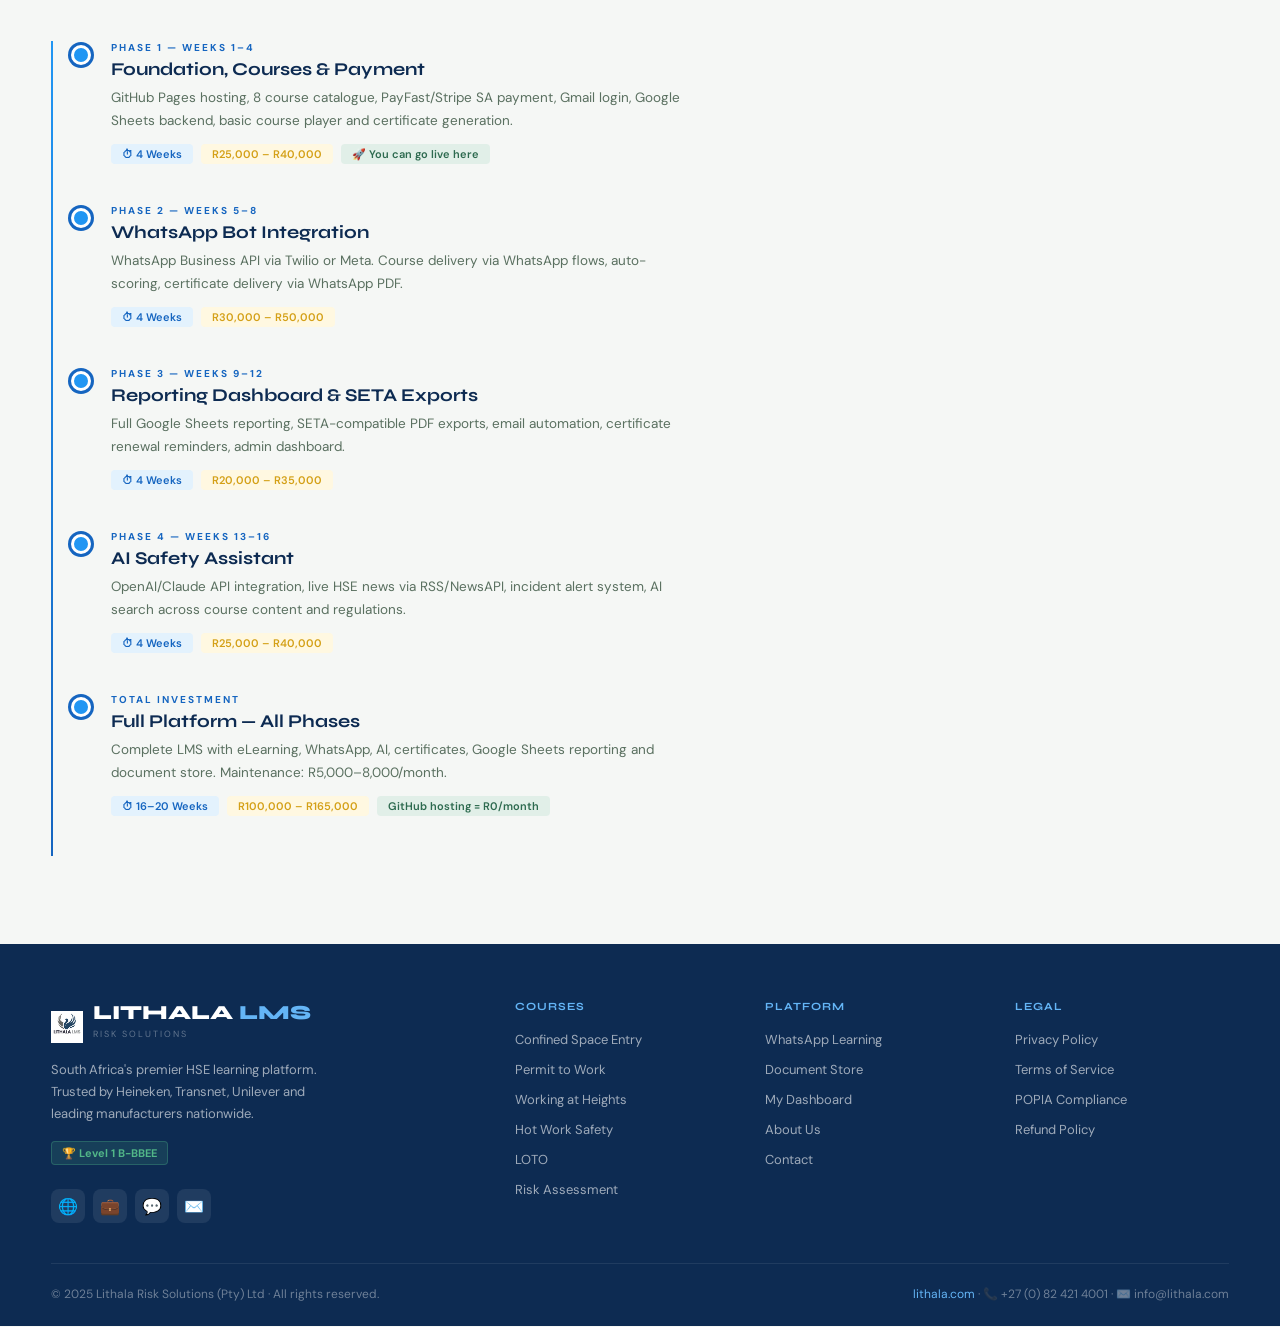
==== commit 549753d7: "Add files via upload" ====
--- a/index.html
+++ b/index.html
@@ -2,1496 +2,656 @@
 <html lang="en">
 <head>
 <meta charset="UTF-8">
-<meta name="viewport" content="width=device-width, initial-scale=1.0">
+<meta name="viewport" content="width=device-width, initial-scale=1.0, maximum-scale=1.0">
 <title>Lithala LMS — Safe. Skilled. Sustainable.</title>
-<link rel="preconnect" href="https://fonts.googleapis.com">
-<link href="https://fonts.googleapis.com/css2?family=Syne:wght@400;600;700;800&family=DM+Sans:ital,wght@0,300;0,400;0,500;1,300&display=swap" rel="stylesheet">
+<link href="https://fonts.googleapis.com/css2?family=Syne:wght@400;600;700;800&family=DM+Sans:wght@300;400;500&display=swap" rel="stylesheet">
+<script src="lms-config.js"></script>
 <style>
-:root {
-  --forest: #1a3a2a;
-  --emerald: #2d6a4f;
-  --lime: #52b788;
-  --gold: #d4a017;
-  --amber: #f4a261;
-  --cream: #f8f4ec;
-  --white: #ffffff;
-  --charcoal: #1c1c1e;
-  --mist: #e8f0eb;
-  --danger: #e63946;
-  --ink: #2d3436;
+:root{--navy:#0d2b52;--ocean:#1565c0;--sky:#2196f3;--ice:#e3f2fd;--forest:#1a3a2a;--emerald:#2d6a4f;--lime:#52b788;--gold:#d4a017;--amber:#f4a261;--cream:#f5f7f5;--white:#fff;--mist:#e0eae4;--ink:#1e2d26;--charcoal:#1c1c1e}
+*{box-sizing:border-box;margin:0;padding:0}
+html,body{overflow-x:hidden;max-width:100vw}
+body{font-family:'DM Sans',sans-serif;background:var(--cream);color:var(--ink)}
+
+/* TICKER */
+.ticker-wrap{background:#1a3a2a;color:#52b788;padding:10px 0;overflow:hidden;position:sticky;top:0;z-index:1000;border-bottom:2px solid #52b788}
+.ticker-inner{display:flex;align-items:center;padding:0 4%}
+.ticker-label{background:#d4a017;color:#1a3a2a;font-family:'Syne',sans-serif;font-weight:700;font-size:11px;padding:3px 12px;letter-spacing:1.5px;text-transform:uppercase;margin-right:16px;border-radius:3px;flex-shrink:0}
+.ticker-overflow{overflow:hidden;flex:1;min-width:0}
+.ticker-track{display:inline-flex;white-space:nowrap;animation:tkr 55s linear infinite;font-size:12px;gap:56px}
+.ticker-track span::before{content:"⚠ ";color:#f4a261}
+@keyframes tkr{0%{transform:translateX(0)}100%{transform:translateX(-50%)}}
+
+/* NAV */
+.lms-nav{background:rgba(255,255,255,.97);backdrop-filter:blur(16px);display:flex;align-items:center;justify-content:space-between;padding:0 4%;height:66px;box-shadow:0 2px 24px rgba(13,43,82,.09);position:sticky;top:38px;z-index:999;border-bottom:1px solid rgba(21,101,192,.1)}
+.nav-logo{display:flex;align-items:center;gap:10px;text-decoration:none}
+.nav-logo img{height:36px;object-fit:contain}
+.nav-logo-text{font-family:'Syne',sans-serif;font-weight:800;font-size:18px;color:#1a3a2a;line-height:1}
+.nav-logo-text em{color:#1565c0;font-style:normal}
+.nav-logo-sub{font-size:9px;color:#1565c0;letter-spacing:1.5px;text-transform:uppercase}
+.nav-links{display:flex;gap:26px;list-style:none}
+.nav-links a{text-decoration:none;color:#1e2d26;font-size:13.5px;font-weight:500;transition:color .2s;position:relative;padding-bottom:3px}
+.nav-links a::after{content:'';position:absolute;bottom:0;left:0;width:0;height:2px;background:#1565c0;transition:width .25s}
+.nav-links a:hover,.nav-links a.active{color:#1565c0}
+.nav-links a:hover::after,.nav-links a.active::after{width:100%}
+.nav-cta{display:flex;gap:8px;align-items:center}
+.btn-wa{background:#25d366;color:white;border:none;padding:9px 16px;border-radius:7px;font-family:'Syne',sans-serif;font-weight:700;font-size:12px;text-decoration:none;display:flex;align-items:center;gap:5px}
+.btn-login{border:2px solid #1565c0;color:#1565c0;background:transparent;padding:8px 18px;border-radius:7px;font-family:'Syne',sans-serif;font-weight:700;font-size:12px;cursor:pointer;text-decoration:none;transition:all .2s}
+.btn-login:hover{background:#1565c0;color:white}
+.btn-start{background:linear-gradient(135deg,#1565c0,#2196f3);color:white;border:none;padding:9px 20px;border-radius:7px;font-family:'Syne',sans-serif;font-weight:700;font-size:12px;cursor:pointer;text-decoration:none;box-shadow:0 3px 12px rgba(21,101,192,.3)}
+.hbg{display:none;flex-direction:column;gap:5px;cursor:pointer;padding:6px;background:none;border:none}
+.hbg span{display:block;width:22px;height:2px;background:#1e2d26;border-radius:2px}
+.mob-menu{display:none;position:fixed;inset:0;background:rgba(13,43,82,.97);z-index:9999;flex-direction:column;align-items:center;justify-content:center;gap:24px}
+.mob-menu.open{display:flex}
+.mob-close{position:absolute;top:20px;right:20px;background:none;border:none;color:white;font-size:32px;cursor:pointer}
+.mob-menu a{color:white;font-family:'Syne',sans-serif;font-size:22px;font-weight:700;text-decoration:none}
+
+/* HERO */
+.hero{min-height:88vh;position:relative;overflow:hidden;display:flex;align-items:center;padding:80px 4% 60px}
+.hero-bg{position:absolute;inset:0;background:linear-gradient(135deg,#0d2b52 0%,#1a3a2a 55%,#0d3b2a 100%)}
+.hero-bg-img{position:absolute;inset:0;background:url('https://images.unsplash.com/photo-1504307651254-35680f356dfd?w=1600&q=75') center/cover;opacity:.11}
+.hero-dots{position:absolute;inset:0;background-image:radial-gradient(circle,rgba(33,150,243,.14) 1px,transparent 1px);background-size:38px 38px}
+.hero-content{position:relative;z-index:2;max-width:640px}
+.hero-badge{display:inline-flex;align-items:center;gap:8px;background:rgba(33,150,243,.15);border:1px solid rgba(33,150,243,.35);color:#90caf9;padding:7px 16px;border-radius:50px;font-size:11px;font-weight:600;letter-spacing:1px;text-transform:uppercase;margin-bottom:24px}
+.hero h1{font-family:'Syne',sans-serif;font-size:clamp(38px,6vw,72px);font-weight:800;line-height:1.04;color:white;margin-bottom:22px}
+.hero h1 .blue{color:#64b5f6}
+.hero h1 .green{color:#52b788}
+.hero-sub{font-size:17px;color:rgba(255,255,255,.7);line-height:1.7;max-width:500px;margin-bottom:36px;font-weight:300}
+.hero-actions{display:flex;gap:14px;flex-wrap:wrap;margin-bottom:52px}
+.btn-hero{background:linear-gradient(135deg,#2196f3,#1565c0);color:white;border:none;padding:15px 34px;border-radius:10px;font-family:'Syne',sans-serif;font-weight:800;font-size:15px;cursor:pointer;text-decoration:none;transition:all .25s;box-shadow:0 8px 28px rgba(33,150,243,.4);display:inline-flex;align-items:center;gap:8px}
+.btn-hero:hover{transform:translateY(-2px);box-shadow:0 12px 36px rgba(33,150,243,.5)}
+.btn-ghost{background:rgba(255,255,255,.1);color:white;border:2px solid rgba(255,255,255,.25);padding:13px 28px;border-radius:10px;font-family:'Syne',sans-serif;font-weight:700;font-size:15px;cursor:pointer;text-decoration:none;transition:all .25s;display:inline-flex;align-items:center;gap:8px}
+.btn-ghost:hover{border-color:#64b5f6;color:#64b5f6}
+.hero-stats{display:flex;gap:44px;flex-wrap:wrap}
+.hstat-num{font-family:'Syne',sans-serif;font-size:30px;font-weight:800;color:#64b5f6;line-height:1}
+.hstat-label{font-size:11px;color:rgba(255,255,255,.5);text-transform:uppercase;letter-spacing:1px;margin-top:4px}
+/* Hero visual */
+.hero-visual{position:absolute;right:4%;top:50%;transform:translateY(-50%);width:38%;max-width:440px}
+.hero-card-main{border-radius:20px;overflow:hidden;box-shadow:0 30px 70px rgba(0,0,0,.45);position:relative}
+.hero-card-main img{width:100%;aspect-ratio:4/3;object-fit:cover;display:block}
+.hero-float1{position:absolute;bottom:-18px;left:-24px;background:rgba(255,255,255,.12);backdrop-filter:blur(20px);border:1px solid rgba(255,255,255,.2);border-radius:14px;padding:14px 18px;color:white;display:flex;align-items:center;gap:11px;box-shadow:0 8px 24px rgba(0,0,0,.3)}
+.hero-float1 .ico{font-size:26px}
+.hero-float1 h4{font-family:'Syne',sans-serif;font-weight:700;font-size:13px}
+.hero-float1 p{font-size:11px;opacity:.7;margin-top:2px}
+.hero-float2{position:absolute;top:-16px;right:-18px;background:rgba(33,150,243,.25);backdrop-filter:blur(16px);border:1px solid rgba(33,150,243,.4);border-radius:12px;padding:12px 16px;color:white;text-align:center;box-shadow:0 6px 20px rgba(0,0,0,.25)}
+.hero-float2 .big{font-family:'Syne',sans-serif;font-weight:800;font-size:24px;color:#64b5f6;line-height:1}
+.hero-float2 small{font-size:11px;opacity:.75}
+
+/* TRUST */
+.trust-bar{background:white;padding:20px 4%;border-bottom:1px solid #f0f4f8;overflow-x:auto;scrollbar-width:none}
+.trust-bar::-webkit-scrollbar{display:none}
+.trust-inner{display:flex;align-items:center;gap:36px;min-width:max-content}
+.trust-label{font-size:10px;font-weight:700;color:#ccc;letter-spacing:2px;text-transform:uppercase;white-space:nowrap}
+.trust-logos{display:flex;align-items:center;gap:28px}
+.trust-logo{font-family:'Syne',sans-serif;font-weight:800;font-size:13px;color:#ddd;white-space:nowrap;transition:color .2s;cursor:default}
+.trust-logo:hover{color:#1565c0}
+
+/* SECTIONS */
+.section{padding:88px 4%}
+.sec-badge{display:inline-flex;align-items:center;gap:6px;background:#e3f2fd;color:#1565c0;border:1px solid rgba(21,101,192,.2);font-size:10px;font-weight:700;padding:5px 14px;border-radius:50px;letter-spacing:1.5px;text-transform:uppercase;margin-bottom:12px}
+.sec-title{font-family:'Syne',sans-serif;font-size:clamp(26px,4vw,42px);font-weight:800;color:#0d2b52;line-height:1.2;margin-bottom:14px}
+.sec-title em{color:#1565c0;font-style:normal}
+.sec-title .gr{color:#2d6a4f}
+.sec-sub{font-size:15px;color:#5a7060;line-height:1.7;max-width:520px}
+
+/* FEATURES */
+.features{background:white}
+.feat-grid{display:grid;grid-template-columns:repeat(auto-fit,minmax(280px,1fr));gap:22px;margin-top:52px}
+.feat-card{background:linear-gradient(145deg,#f8faff,#f0f7f3);border:1px solid rgba(21,101,192,.07);border-radius:18px;padding:30px 26px;transition:all .3s;position:relative;overflow:hidden}
+.feat-card::before{content:'';position:absolute;top:0;left:0;right:0;height:3px;background:linear-gradient(90deg,#1565c0,#2196f3,#52b788);transform:scaleX(0);transition:transform .3s}
+.feat-card:hover{transform:translateY(-5px);box-shadow:0 20px 48px rgba(13,43,82,.11);border-color:rgba(21,101,192,.18)}
+.feat-card:hover::before{transform:scaleX(1)}
+.feat-icon{width:52px;height:52px;border-radius:14px;display:flex;align-items:center;justify-content:center;font-size:24px;margin-bottom:18px}
+.feat-icon.blue{background:linear-gradient(135deg,rgba(21,101,192,.12),rgba(33,150,243,.2))}
+.feat-icon.green{background:linear-gradient(135deg,rgba(45,106,79,.12),rgba(82,183,136,.2))}
+.feat-card h3{font-family:'Syne',sans-serif;font-size:17px;font-weight:700;color:#0d2b52;margin-bottom:9px}
+.feat-card p{font-size:13.5px;color:#5a7060;line-height:1.7}
+.feat-tag{display:inline-block;background:#e3f2fd;color:#1565c0;font-size:10px;font-weight:700;padding:4px 10px;border-radius:20px;margin-top:14px;letter-spacing:.3px}
+
+/* COURSES */
+.courses-section{background:var(--cream)}
+.courses-grid{display:grid;grid-template-columns:repeat(auto-fill,minmax(290px,1fr));gap:20px;margin-top:48px}
+.ccard{background:white;border-radius:20px;overflow:hidden;box-shadow:0 4px 20px rgba(13,43,82,.07);transition:all .3s;display:block;text-decoration:none;color:inherit;border:1px solid transparent}
+.ccard:hover{transform:translateY(-6px);box-shadow:0 24px 48px rgba(13,43,82,.14);border-color:rgba(21,101,192,.18)}
+.cthumb{height:178px;position:relative;overflow:hidden}
+.cthumb img{width:100%;height:100%;object-fit:cover;transition:transform .5s}
+.ccard:hover .cthumb img{transform:scale(1.07)}
+.cthumb-ov{position:absolute;inset:0;background:linear-gradient(to bottom,rgba(13,43,82,.08),rgba(13,43,82,.72))}
+.cbadge{position:absolute;top:11px;left:11px;font-family:'Syne',sans-serif;font-weight:700;font-size:10px;padding:3px 9px;border-radius:20px}
+.badge-bestseller{background:#e63946;color:white}
+.badge-elearning{background:linear-gradient(135deg,#7b1fa2,#9c27b0);color:white}
+.badge-new{background:#52b788;color:#1a3a2a}
+.badge-popular{background:#d4a017;color:#1a2a00}
+.badge-essential{background:#ff6f00;color:white}
+.cwa{position:absolute;top:11px;right:11px;background:rgba(37,211,102,.92);color:white;font-size:10px;font-weight:700;padding:3px 8px;border-radius:20px}
+.cprice-ov{position:absolute;bottom:11px;right:11px;background:rgba(13,43,82,.82);backdrop-filter:blur(8px);color:white;font-family:'Syne',sans-serif;font-weight:800;font-size:15px;padding:5px 11px;border-radius:9px}
+.cbody{padding:20px}
+.ccat{font-size:10px;font-weight:700;color:#1565c0;letter-spacing:1.5px;text-transform:uppercase;margin-bottom:6px}
+.ccard h3{font-family:'Syne',sans-serif;font-size:15px;font-weight:800;color:#0d2b52;margin-bottom:3px;line-height:1.3}
+.csub{font-size:11px;color:#2196f3;font-weight:600;margin-bottom:9px}
+.ccard p{font-size:12.5px;color:#5a7060;line-height:1.6;margin-bottom:13px}
+.cmeta{display:flex;gap:12px;font-size:11px;color:#bbb;margin-bottom:13px;flex-wrap:wrap}
+.cfoot{display:flex;align-items:center;justify-content:space-between;border-top:1px solid #f0f4f8;padding-top:13px}
+.cprice{font-family:'Syne',sans-serif;font-size:20px;font-weight:800;color:#0d2b52}
+.cprice small{font-size:10px;font-weight:400;color:#aaa;display:block}
+.btn-view{background:linear-gradient(135deg,#1565c0,#2196f3);color:white;border:none;padding:8px 16px;border-radius:8px;font-family:'Syne',sans-serif;font-weight:700;font-size:11.5px;cursor:pointer;transition:all .2s}
+.btn-view:hover{transform:scale(1.04)}
+
+/* WA SECTION */
+.wa-section{padding:88px 4%;background:linear-gradient(135deg,#075e54,#0a4a42);position:relative;overflow:hidden}
+.wa-section::before{content:'';position:absolute;inset:0;background:url('https://images.unsplash.com/photo-1556742049-0cfed4f6a45d?w=1400&q=60') center/cover;opacity:.06}
+.wa-grid{display:grid;grid-template-columns:1fr 1fr;gap:70px;align-items:center;position:relative}
+.wa-phone-outer{background:#111;border-radius:40px;padding:14px;box-shadow:0 40px 80px rgba(0,0,0,.5);max-width:300px;margin:0 auto}
+.wa-screen{background:#ece5dd;border-radius:28px;overflow:hidden}
+.wa-hd{background:#075e54;padding:13px 15px;display:flex;align-items:center;gap:10px}
+.wa-av{width:36px;height:36px;background:#25d366;border-radius:50%;display:flex;align-items:center;justify-content:center;font-size:16px}
+.wa-hd h4{color:white;font-size:13px;font-weight:600}
+.wa-hd p{color:rgba(255,255,255,.6);font-size:10px}
+.wa-chat{padding:12px;display:flex;flex-direction:column;gap:7px;min-height:250px}
+.wm{max-width:83%}
+.wm.bot{background:white;border-radius:0 10px 10px 10px;padding:9px 12px;align-self:flex-start;box-shadow:0 1px 3px rgba(0,0,0,.08)}
+.wm.user{background:#d9fdd3;border-radius:10px 0 10px 10px;padding:9px 12px;align-self:flex-end}
+.wm p{font-size:12.5px;color:#111;line-height:1.5}
+.wm time{font-size:9.5px;color:#999;display:block;text-align:right;margin-top:2px}
+.wa-opts{padding:5px 10px 10px;display:flex;flex-direction:column;gap:5px}
+.wa-opt{background:white;border:1.5px solid #25d366;color:#075e54;padding:8px 12px;border-radius:18px;font-size:11.5px;font-weight:600;text-align:center}
+
+/* AI SECTION */
+.ai-section{padding:88px 4%;background:var(--navy);color:white}
+.ai-grid{display:grid;grid-template-columns:1fr 1fr;gap:70px;align-items:center}
+.terminal{background:#0a0a0a;border-radius:16px;overflow:hidden;box-shadow:0 30px 60px rgba(0,0,0,.6)}
+.term-bar{background:#1e1e1e;padding:11px 16px;display:flex;align-items:center;gap:6px}
+.td{width:11px;height:11px;border-radius:50%}
+.td.r{background:#ff5f56}.td.y{background:#ffbd2e}.td.g{background:#27c93f}
+.term-label{font-size:11px;color:#666;margin-left:8px;font-family:monospace}
+.term-body{padding:22px;font-family:monospace;font-size:12.5px;line-height:1.9}
+.tp{color:#52b788}.tc{color:#e2e8f0}.to{color:#94a3b8}.th{color:#fbbf24}
+.tblink{animation:blink 1s step-end infinite}
+@keyframes blink{50%{opacity:0}}
+
+/* CERT SECTION */
+.cert-section{padding:88px 4%;background:white}
+.cert-grid{display:grid;grid-template-columns:1fr 1fr;gap:70px;align-items:center;margin-top:52px}
+.cert-preview{background:linear-gradient(145deg,#fffde7,#fff8d0);border:3px solid #d4a017;border-radius:18px;padding:40px 34px;text-align:center;position:relative;box-shadow:0 20px 60px rgba(212,160,23,.17)}
+.cert-preview::before{content:'';position:absolute;inset:10px;border:1px solid rgba(212,160,23,.25);border-radius:11px;pointer-events:none}
+
+/* PRICING */
+.pricing-section{padding:88px 4%;background:linear-gradient(135deg,#f0f7ff,var(--cream))}
+.price-grid{display:grid;grid-template-columns:repeat(3,1fr);gap:20px;margin-top:48px}
+.price-card{background:white;border-radius:20px;padding:34px 26px;border:2px solid transparent;transition:all .3s;position:relative}
+.price-card:hover{border-color:rgba(21,101,192,.2);transform:translateY(-4px);box-shadow:0 20px 48px rgba(13,43,82,.1)}
+.price-card.feat{background:linear-gradient(145deg,#0d2b52,#1565c0);border-color:#2196f3;transform:scale(1.04)}
+.price-card.feat:hover{transform:scale(1.04) translateY(-4px)}
+.price-badge{position:absolute;top:-13px;left:50%;transform:translateX(-50%);background:linear-gradient(135deg,#d4a017,#f4c430);color:#0d2b52;font-family:'Syne',sans-serif;font-weight:700;font-size:10px;padding:4px 16px;border-radius:50px;white-space:nowrap}
+.price-card h3{font-family:'Syne',sans-serif;font-size:17px;font-weight:700;color:#0d2b52;margin-bottom:5px}
+.price-card.feat h3{color:#90caf9}
+.price-card>p{font-size:12.5px;color:#888;margin-bottom:22px}
+.price-card.feat>p{color:rgba(255,255,255,.6)}
+.price-num{font-family:'Syne',sans-serif;font-size:42px;font-weight:800;color:#0d2b52;line-height:1}
+.price-num span{font-size:17px;font-weight:400;vertical-align:super}
+.price-num small{font-size:12px;font-weight:400;color:#999}
+.price-card.feat .price-num{color:white}
+.price-list{list-style:none;margin:18px 0 26px;display:flex;flex-direction:column;gap:9px}
+.price-list li{font-size:13px;color:#555;display:flex;gap:7px}
+.price-list li::before{content:'✓';color:#1565c0;font-weight:700;flex-shrink:0}
+.price-card.feat .price-list li{color:rgba(255,255,255,.78)}
+.price-card.feat .price-list li::before{color:#52b788}
+
+/* TIMELINE */
+.timeline-section{padding:88px 4%;background:var(--cream)}
+.timeline{position:relative;margin-top:52px;padding-left:26px}
+.timeline::before{content:'';position:absolute;left:0;top:0;bottom:0;width:2px;background:linear-gradient(to bottom,#2196f3,#1565c0)}
+.tl-item{position:relative;padding:0 0 40px 34px}
+.tl-item::before{content:'';position:absolute;left:-6px;top:4px;width:14px;height:14px;border-radius:50%;background:#2196f3;border:3px solid white;box-shadow:0 0 0 3px #1565c0}
+.tl-phase{font-size:10px;font-weight:700;letter-spacing:2px;text-transform:uppercase;color:#1565c0;margin-bottom:4px}
+.tl-item h3{font-family:'Syne',sans-serif;font-size:18px;font-weight:700;color:#0d2b52;margin-bottom:7px}
+.tl-item p{font-size:13.5px;color:#5a7060;line-height:1.7;margin-bottom:11px;max-width:580px}
+.tl-tags{display:flex;gap:8px;flex-wrap:wrap}
+.tl-tag{background:#e3f2fd;color:#1565c0;font-size:11px;font-weight:600;padding:3px 11px;border-radius:4px}
+.tl-tag.cost{background:#fff8e1;color:#d4a017}
+.tl-tag.go{background:rgba(82,183,136,.12);color:#2d6a4f}
+
+/* FOOTER */
+.site-footer{background:#0d2b52;color:white;padding:56px 4% 24px}
+.footer-grid{display:grid;grid-template-columns:2fr 1fr 1fr 1fr;gap:36px;margin-bottom:40px}
+.brand-name{font-family:'Syne',sans-serif;font-size:20px;font-weight:800;margin-bottom:3px}
+.brand-name em{color:#64b5f6;font-style:normal}
+.brand-sub{font-size:9px;letter-spacing:2px;text-transform:uppercase;color:rgba(255,255,255,.35);margin-bottom:14px}
+.footer-brand p{font-size:13px;color:rgba(255,255,255,.6);line-height:1.7;margin-bottom:16px;max-width:280px}
+.bbbee-tag{display:inline-flex;align-items:center;gap:5px;background:rgba(82,183,136,.15);border:1px solid rgba(82,183,136,.3);color:#52b788;padding:4px 10px;border-radius:4px;font-size:11px;font-weight:700;margin-bottom:14px}
+.footer-socials{display:flex;gap:8px}
+.fsocial{width:34px;height:34px;background:rgba(255,255,255,.08);border-radius:8px;display:flex;align-items:center;justify-content:center;font-size:16px;text-decoration:none;color:white;transition:background .2s}
+.fsocial:hover{background:#1565c0}
+.footer-col h4{font-family:'Syne',sans-serif;font-size:11px;font-weight:700;margin-bottom:15px;color:#64b5f6;letter-spacing:1px;text-transform:uppercase}
+.footer-col ul{list-style:none;display:flex;flex-direction:column;gap:9px}
+.footer-col ul li a{text-decoration:none;font-size:13px;color:rgba(255,255,255,.6);transition:color .2s}
+.footer-col ul li a:hover{color:#64b5f6}
+.footer-bottom{border-top:1px solid rgba(255,255,255,.08);padding-top:22px;display:flex;justify-content:space-between;align-items:center;font-size:12px;color:rgba(255,255,255,.4);flex-wrap:wrap;gap:8px}
+.footer-bottom a{color:#64b5f6;text-decoration:none}
+
+/* AUTH MODAL */
+.auth-ov{display:none;position:fixed;inset:0;background:rgba(0,0,0,.65);z-index:9999;align-items:center;justify-content:center;backdrop-filter:blur(6px);padding:16px}
+.auth-ov.open{display:flex}
+.auth-box{background:white;border-radius:22px;width:100%;max-width:440px;padding:40px 36px;position:relative;animation:mIn .3s ease}
+@keyframes mIn{from{opacity:0;transform:scale(.92) translateY(20px)}to{opacity:1;transform:scale(1) translateY(0)}}
+.auth-close{position:absolute;top:14px;right:16px;background:none;border:none;font-size:20px;cursor:pointer;color:#aaa}
+.auth-tabs{display:flex;gap:3px;background:#f0f4f8;border-radius:10px;padding:4px;margin-bottom:22px}
+.auth-tab{flex:1;padding:9px;text-align:center;border:none;border-radius:7px;font-family:'Syne',sans-serif;font-weight:700;font-size:13px;cursor:pointer;background:none;color:#888;transition:all .2s}
+.auth-tab.active{background:white;color:#0d2b52;box-shadow:0 2px 8px rgba(0,0,0,.08)}
+.fg{margin-bottom:13px}
+.fg label{display:block;font-size:11.5px;font-weight:600;color:#1a3a2a;margin-bottom:4px}
+.fg input{width:100%;padding:11px 14px;border:2px solid #e0eae4;border-radius:8px;font-size:14px;background:#f5f7f5;outline:none;transition:border-color .2s;font-family:'DM Sans',sans-serif}
+.fg input:focus{border-color:#2196f3;background:white}
+.r2{display:grid;grid-template-columns:1fr 1fr;gap:10px}
+.google-btn{width:100%;background:white;border:2px solid #e0eae4;color:#333;padding:12px;border-radius:10px;font-family:'Syne',sans-serif;font-weight:700;font-size:14px;cursor:pointer;display:flex;align-items:center;justify-content:center;gap:10px;margin-bottom:14px;transition:all .2s}
+.google-btn:hover{border-color:#4285f4;box-shadow:0 2px 8px rgba(66,133,244,.2)}
+.divider{display:flex;align-items:center;gap:10px;margin-bottom:14px;color:#aaa;font-size:12px}
+.divider::before,.divider::after{content:'';flex:1;height:1px;background:#e0eae4}
+.btn-submit{width:100%;background:linear-gradient(135deg,#1565c0,#2196f3);color:white;border:none;padding:13px;border-radius:10px;font-family:'Syne',sans-serif;font-weight:800;font-size:14px;cursor:pointer;transition:all .2s;margin-top:2px}
+.btn-submit:hover{transform:translateY(-1px);box-shadow:0 6px 20px rgba(21,101,192,.35)}
+
+@media(max-width:900px){
+  .nav-links,.nav-cta{display:none}
+  .hbg{display:flex}
+  .hero{padding:60px 4% 48px}
+  .hero-visual{display:none}
+  .wa-grid,.ai-grid,.cert-grid{grid-template-columns:1fr;gap:44px}
+  .price-grid{grid-template-columns:1fr}
+  .price-card.feat{transform:none}
+  .footer-grid{grid-template-columns:1fr 1fr;gap:24px}
 }
-
-*, *::before, *::after { box-sizing: border-box; margin: 0; padding: 0; }
-
-html { scroll-behavior: smooth; }
-
-body {
-  font-family: 'DM Sans', sans-serif;
-  background: var(--cream);
-  color: var(--ink);
-  overflow-x: hidden;
-}
-
-/* ── TICKER ── */
-.ticker-wrap {
-  background: var(--forest);
-  color: var(--lime);
-  padding: 10px 0;
-  overflow: hidden;
-  position: sticky;
-  top: 0;
-  z-index: 1000;
-  border-bottom: 2px solid var(--lime);
-}
-.ticker-label {
-  display: inline-block;
-  background: var(--gold);
-  color: var(--forest);
-  font-family: 'Syne', sans-serif;
-  font-weight: 700;
-  font-size: 11px;
-  padding: 3px 12px;
-  letter-spacing: 1.5px;
-  text-transform: uppercase;
-  margin-right: 20px;
-  border-radius: 3px;
-}
-.ticker-track {
-  display: inline-flex;
-  white-space: nowrap;
-  animation: ticker 55s linear infinite;
-  font-size: 13px;
-  font-weight: 400;
-  gap: 60px;
-}
-.ticker-track span::before { content: "⚠ "; color: var(--amber); }
-@keyframes ticker { 0% { transform: translateX(0); } 100% { transform: translateX(-50%); } }
-
-/* ── NAVBAR ── */
-nav {
-  background: var(--white);
-  display: flex;
-  align-items: center;
-  justify-content: space-between;
-  padding: 0 5%;
-  height: 72px;
-  box-shadow: 0 2px 20px rgba(0,0,0,0.08);
-  position: sticky;
-  top: 40px;
-  z-index: 999;
-}
-.nav-logo {
-  display: flex;
-  align-items: center;
-  gap: 12px;
-  text-decoration: none;
-}
-.nav-logo img {
-  height: 42px;
-  object-fit: contain;
-}
-.nav-logo-text {
-  font-family: 'Syne', sans-serif;
-  font-weight: 800;
-  font-size: 20px;
-  color: var(--forest);
-  line-height: 1;
-}
-.nav-logo-text span { color: var(--lime); }
-.nav-logo-sub {
-  font-size: 10px;
-  color: var(--emerald);
-  letter-spacing: 1.5px;
-  text-transform: uppercase;
-  font-weight: 500;
-}
-.nav-links {
-  display: flex;
-  align-items: center;
-  gap: 32px;
-  list-style: none;
-}
-.nav-links a {
-  text-decoration: none;
-  color: var(--ink);
-  font-size: 14px;
-  font-weight: 500;
-  transition: color 0.2s;
-  position: relative;
-}
-.nav-links a::after {
-  content: '';
-  position: absolute;
-  bottom: -4px;
-  left: 0;
-  width: 0;
-  height: 2px;
-  background: var(--lime);
-  transition: width 0.3s;
-}
-.nav-links a:hover { color: var(--emerald); }
-.nav-links a:hover::after { width: 100%; }
-.nav-cta {
-  display: flex;
-  gap: 12px;
-  align-items: center;
-}
-.btn-outline {
-  border: 2px solid var(--emerald);
-  color: var(--emerald);
-  background: transparent;
-  padding: 9px 22px;
-  border-radius: 6px;
-  font-family: 'Syne', sans-serif;
-  font-weight: 700;
-  font-size: 13px;
-  cursor: pointer;
-  text-decoration: none;
-  transition: all 0.2s;
-}
-.btn-outline:hover { background: var(--emerald); color: var(--white); }
-.btn-primary {
-  background: var(--emerald);
-  color: var(--white);
-  border: none;
-  padding: 10px 24px;
-  border-radius: 6px;
-  font-family: 'Syne', sans-serif;
-  font-weight: 700;
-  font-size: 13px;
-  cursor: pointer;
-  text-decoration: none;
-  transition: all 0.2s;
-  box-shadow: 0 4px 15px rgba(45,106,79,0.3);
-}
-.btn-primary:hover { background: var(--forest); transform: translateY(-1px); }
-.btn-whatsapp {
-  background: #25d366;
-  color: white;
-  border: none;
-  padding: 10px 20px;
-  border-radius: 6px;
-  font-family: 'Syne', sans-serif;
-  font-weight: 700;
-  font-size: 13px;
-  cursor: pointer;
-  text-decoration: none;
-  display: flex;
-  align-items: center;
-  gap: 7px;
-  transition: all 0.2s;
-}
-.btn-whatsapp:hover { background: #128c4e; transform: translateY(-1px); }
-
-/* ── HERO ── */
-.hero {
-  min-height: 88vh;
-  background: linear-gradient(135deg, var(--forest) 0%, #0f2419 60%, #152c1f 100%);
-  display: flex;
-  align-items: center;
-  position: relative;
-  overflow: hidden;
-  padding: 80px 5%;
-}
-.hero::before {
-  content: '';
-  position: absolute;
-  inset: 0;
-  background: url("data:image/svg+xml,%3Csvg width='60' height='60' viewBox='0 0 60 60' xmlns='http://www.w3.org/2000/svg'%3E%3Cg fill='none' fill-rule='evenodd'%3E%3Cg fill='%2352b788' fill-opacity='0.04'%3E%3Cpath d='M36 34v-4h-2v4h-4v2h4v4h2v-4h4v-2h-4zm0-30V0h-2v4h-4v2h4v4h2V6h4V4h-4zM6 34v-4H4v4H0v2h4v4h2v-4h4v-2H6zM6 4V0H4v4H0v2h4v4h2V6h4V4H6z'/%3E%3C/g%3E%3C/g%3E%3C/svg%3E");
-}
-.hero-blob {
-  position: absolute;
-  right: -100px;
-  top: 50%;
-  transform: translateY(-50%);
-  width: 700px;
-  height: 700px;
-  background: radial-gradient(circle, rgba(82,183,136,0.15) 0%, transparent 70%);
-  border-radius: 50%;
-}
-.hero-content {
-  position: relative;
-  z-index: 2;
-  max-width: 680px;
-}
-.hero-badge {
-  display: inline-flex;
-  align-items: center;
-  gap: 8px;
-  background: rgba(82,183,136,0.15);
-  border: 1px solid rgba(82,183,136,0.3);
-  color: var(--lime);
-  padding: 7px 16px;
-  border-radius: 50px;
-  font-size: 12px;
-  font-weight: 600;
-  letter-spacing: 1px;
-  text-transform: uppercase;
-  margin-bottom: 28px;
-}
-.hero-badge::before { content: '🛡️'; }
-h1 {
-  font-family: 'Syne', sans-serif;
-  font-size: clamp(42px, 6vw, 76px);
-  font-weight: 800;
-  line-height: 1.05;
-  color: var(--white);
-  margin-bottom: 24px;
-}
-h1 .accent { color: var(--lime); }
-h1 .gold-accent { color: var(--gold); }
-.hero-sub {
-  font-size: 18px;
-  color: rgba(255,255,255,0.7);
-  line-height: 1.7;
-  max-width: 520px;
-  margin-bottom: 40px;
-  font-weight: 300;
-}
-.hero-actions {
-  display: flex;
-  gap: 16px;
-  flex-wrap: wrap;
-  margin-bottom: 56px;
-}
-.btn-hero {
-  background: var(--lime);
-  color: var(--forest);
-  border: none;
-  padding: 16px 36px;
-  border-radius: 8px;
-  font-family: 'Syne', sans-serif;
-  font-weight: 800;
-  font-size: 15px;
-  cursor: pointer;
-  text-decoration: none;
-  transition: all 0.25s;
-  box-shadow: 0 8px 30px rgba(82,183,136,0.35);
-}
-.btn-hero:hover { background: var(--white); transform: translateY(-2px); box-shadow: 0 12px 40px rgba(82,183,136,0.45); }
-.btn-hero-outline {
-  background: transparent;
-  color: var(--white);
-  border: 2px solid rgba(255,255,255,0.3);
-  padding: 14px 34px;
-  border-radius: 8px;
-  font-family: 'Syne', sans-serif;
-  font-weight: 700;
-  font-size: 15px;
-  cursor: pointer;
-  text-decoration: none;
-  transition: all 0.25s;
-}
-.btn-hero-outline:hover { border-color: var(--lime); color: var(--lime); }
-.hero-stats {
-  display: flex;
-  gap: 48px;
-  flex-wrap: wrap;
-}
-.stat { }
-.stat-num {
-  font-family: 'Syne', sans-serif;
-  font-size: 32px;
-  font-weight: 800;
-  color: var(--lime);
-  line-height: 1;
-}
-.stat-label {
-  font-size: 12px;
-  color: rgba(255,255,255,0.5);
-  text-transform: uppercase;
-  letter-spacing: 1px;
-  margin-top: 4px;
-}
-
-/* ── SECTION LABELS ── */
-.section-label {
-  display: inline-flex;
-  align-items: center;
-  gap: 8px;
-  font-size: 11px;
-  font-weight: 700;
-  letter-spacing: 2px;
-  text-transform: uppercase;
-  color: var(--emerald);
-  margin-bottom: 12px;
-}
-.section-label::before { content: ''; display: block; width: 24px; height: 2px; background: var(--lime); }
-.section-title {
-  font-family: 'Syne', sans-serif;
-  font-size: clamp(28px, 4vw, 44px);
-  font-weight: 800;
-  color: var(--forest);
-  line-height: 1.2;
-  margin-bottom: 16px;
-}
-.section-sub {
-  font-size: 16px;
-  color: #666;
-  line-height: 1.7;
-  max-width: 520px;
-}
-
-/* ── FEATURES ── */
-.features {
-  padding: 100px 5%;
-  background: var(--white);
-}
-.features-grid {
-  display: grid;
-  grid-template-columns: repeat(auto-fit, minmax(300px, 1fr));
-  gap: 28px;
-  margin-top: 60px;
-}
-.feature-card {
-  background: var(--cream);
-  border-radius: 16px;
-  padding: 36px 32px;
-  border: 1px solid transparent;
-  transition: all 0.3s;
-  position: relative;
-  overflow: hidden;
-}
-.feature-card::before {
-  content: '';
-  position: absolute;
-  top: 0;
-  left: 0;
-  right: 0;
-  height: 3px;
-  background: linear-gradient(90deg, var(--emerald), var(--lime));
-  transform: scaleX(0);
-  transition: transform 0.3s;
-}
-.feature-card:hover { border-color: var(--lime); transform: translateY(-4px); box-shadow: 0 20px 50px rgba(45,106,79,0.12); }
-.feature-card:hover::before { transform: scaleX(1); }
-.feature-icon {
-  width: 56px;
-  height: 56px;
-  background: linear-gradient(135deg, var(--emerald), var(--lime));
-  border-radius: 14px;
-  display: flex;
-  align-items: center;
-  justify-content: center;
-  font-size: 24px;
-  margin-bottom: 24px;
-}
-.feature-card h3 {
-  font-family: 'Syne', sans-serif;
-  font-size: 19px;
-  font-weight: 700;
-  color: var(--forest);
-  margin-bottom: 12px;
-}
-.feature-card p {
-  font-size: 14px;
-  color: #666;
-  line-height: 1.7;
-}
-.feature-tag {
-  display: inline-block;
-  background: rgba(82,183,136,0.12);
-  color: var(--emerald);
-  font-size: 11px;
-  font-weight: 600;
-  padding: 4px 10px;
-  border-radius: 20px;
-  margin-top: 16px;
-  letter-spacing: 0.5px;
-}
-
-/* ── COURSE SECTION ── */
-.courses-section {
-  padding: 100px 5%;
-  background: var(--cream);
-}
-.courses-grid {
-  display: grid;
-  grid-template-columns: repeat(auto-fill, minmax(300px, 1fr));
-  gap: 24px;
-  margin-top: 52px;
-}
-.course-card {
-  background: var(--white);
-  border-radius: 16px;
-  overflow: hidden;
-  box-shadow: 0 4px 20px rgba(0,0,0,0.06);
-  transition: all 0.3s;
-  text-decoration: none;
-  color: inherit;
-  display: block;
-}
-.course-card:hover { transform: translateY(-6px); box-shadow: 0 20px 50px rgba(0,0,0,0.12); }
-.course-thumb {
-  height: 180px;
-  background: linear-gradient(135deg, var(--forest), var(--emerald));
-  position: relative;
-  overflow: hidden;
-  display: flex;
-  align-items: center;
-  justify-content: center;
-  font-size: 60px;
-}
-.course-thumb .badge {
-  position: absolute;
-  top: 14px;
-  right: 14px;
-  background: var(--gold);
-  color: var(--forest);
-  font-family: 'Syne', sans-serif;
-  font-weight: 700;
-  font-size: 12px;
-  padding: 4px 10px;
-  border-radius: 4px;
-}
-.course-body { padding: 24px; }
-.course-cat {
-  font-size: 11px;
-  font-weight: 700;
-  color: var(--emerald);
-  letter-spacing: 1px;
-  text-transform: uppercase;
-  margin-bottom: 8px;
-}
-.course-card h3 {
-  font-family: 'Syne', sans-serif;
-  font-size: 17px;
-  font-weight: 700;
-  color: var(--forest);
-  margin-bottom: 10px;
-  line-height: 1.3;
-}
-.course-card p {
-  font-size: 13px;
-  color: #777;
-  line-height: 1.6;
-  margin-bottom: 18px;
-}
-.course-meta {
-  display: flex;
-  gap: 16px;
-  font-size: 12px;
-  color: #999;
-  margin-bottom: 18px;
-}
-.course-meta span { display: flex; align-items: center; gap: 4px; }
-.course-footer {
-  display: flex;
-  align-items: center;
-  justify-content: space-between;
-  border-top: 1px solid var(--mist);
-  padding-top: 16px;
-}
-.course-price {
-  font-family: 'Syne', sans-serif;
-  font-size: 20px;
-  font-weight: 800;
-  color: var(--forest);
-}
-.course-price small {
-  font-size: 11px;
-  font-weight: 400;
-  color: #999;
-  display: block;
-  font-family: 'DM Sans', sans-serif;
-}
-.btn-enroll {
-  background: var(--emerald);
-  color: white;
-  border: none;
-  padding: 9px 18px;
-  border-radius: 6px;
-  font-family: 'Syne', sans-serif;
-  font-weight: 700;
-  font-size: 12px;
-  cursor: pointer;
-  text-decoration: none;
-  transition: all 0.2s;
-}
-.btn-enroll:hover { background: var(--forest); }
-.course-wa {
-  display: flex;
-  align-items: center;
-  gap: 4px;
-  font-size: 11px;
-  color: #25d366;
-  font-weight: 600;
-  margin-top: 8px;
-}
-
-/* ── WHATSAPP SECTION ── */
-.whatsapp-section {
-  padding: 100px 5%;
-  background: linear-gradient(135deg, #075e54, #128c7e);
-  color: white;
-  position: relative;
-  overflow: hidden;
-}
-.whatsapp-section::before {
-  content: '';
-  position: absolute;
-  inset: 0;
-  background: url("data:image/svg+xml,%3Csvg width='40' height='40' viewBox='0 0 40 40' xmlns='http://www.w3.org/2000/svg'%3E%3Cg fill='%23ffffff' fill-opacity='0.03' fill-rule='evenodd'%3E%3Cpath d='M0 40L40 0H20L0 20M40 40V20L20 40'/%3E%3C/g%3E%3C/svg%3E");
-}
-.wa-grid {
-  display: grid;
-  grid-template-columns: 1fr 1fr;
-  gap: 80px;
-  align-items: center;
-  position: relative;
-}
-.wa-content .section-label { color: #25d366; }
-.wa-content .section-label::before { background: #25d366; }
-.wa-content .section-title { color: white; }
-.wa-sub { color: rgba(255,255,255,0.75); font-size: 16px; line-height: 1.7; margin-bottom: 32px; }
-.wa-steps { display: flex; flex-direction: column; gap: 20px; margin-bottom: 36px; }
-.wa-step { display: flex; gap: 16px; align-items: flex-start; }
-.wa-step-num {
-  width: 36px;
-  height: 36px;
-  background: rgba(255,255,255,0.15);
-  border-radius: 50%;
-  display: flex;
-  align-items: center;
-  justify-content: center;
-  font-family: 'Syne', sans-serif;
-  font-weight: 800;
-  font-size: 14px;
-  flex-shrink: 0;
-}
-.wa-step-text h4 { font-family: 'Syne', sans-serif; font-size: 15px; font-weight: 700; margin-bottom: 4px; }
-.wa-step-text p { font-size: 13px; opacity: 0.7; }
-.wa-phone {
-  background: #1a1a2e;
-  border-radius: 40px;
-  padding: 16px;
-  box-shadow: 0 40px 80px rgba(0,0,0,0.4);
-  max-width: 320px;
-  margin: 0 auto;
-}
-.wa-screen {
-  background: #ece5dd;
-  border-radius: 28px;
-  overflow: hidden;
-  font-size: 13px;
-}
-.wa-header {
-  background: #075e54;
-  color: white;
-  padding: 14px 16px;
-  display: flex;
-  align-items: center;
-  gap: 10px;
-}
-.wa-avatar { width: 38px; height: 38px; background: #25d366; border-radius: 50%; display: flex; align-items: center; justify-content: center; font-size: 18px; }
-.wa-header-info h4 { font-size: 14px; font-weight: 600; }
-.wa-header-info p { font-size: 11px; opacity: 0.7; }
-.wa-chat { padding: 12px; display: flex; flex-direction: column; gap: 8px; min-height: 280px; }
-.wa-msg { max-width: 80%; }
-.wa-msg.bot { background: white; border-radius: 0 10px 10px 10px; padding: 10px 12px; align-self: flex-start; box-shadow: 0 1px 2px rgba(0,0,0,0.1); }
-.wa-msg.user { background: #d9fdd3; border-radius: 10px 0 10px 10px; padding: 10px 12px; align-self: flex-end; }
-.wa-msg p { font-size: 13px; color: #111; line-height: 1.5; }
-.wa-msg time { font-size: 10px; color: #999; display: block; text-align: right; margin-top: 4px; }
-.wa-options { padding: 8px 12px; display: flex; flex-direction: column; gap: 6px; }
-.wa-option-btn { background: white; border: 1px solid #25d366; color: #075e54; padding: 8px 14px; border-radius: 20px; font-size: 12px; font-weight: 600; text-align: center; cursor: pointer; }
-
-/* ── AI SECTION ── */
-.ai-section {
-  padding: 100px 5%;
-  background: var(--forest);
-  color: white;
-}
-.ai-grid {
-  display: grid;
-  grid-template-columns: 1fr 1fr;
-  gap: 80px;
-  align-items: center;
-}
-.ai-section .section-title { color: white; }
-.ai-section .section-label { color: var(--lime); }
-.ai-section .section-label::before { background: var(--lime); }
-.ai-sub { color: rgba(255,255,255,0.65); font-size: 16px; line-height: 1.7; margin-bottom: 32px; }
-.ai-chips { display: flex; flex-wrap: wrap; gap: 10px; margin-bottom: 32px; }
-.ai-chip {
-  background: rgba(82,183,136,0.15);
-  border: 1px solid rgba(82,183,136,0.3);
-  color: var(--lime);
-  padding: 8px 18px;
-  border-radius: 50px;
-  font-size: 13px;
-  font-weight: 500;
-}
-.ai-terminal {
-  background: #0d0d0d;
-  border-radius: 16px;
-  overflow: hidden;
-  box-shadow: 0 30px 60px rgba(0,0,0,0.5);
-}
-.terminal-bar {
-  background: #1e1e1e;
-  padding: 12px 18px;
-  display: flex;
-  align-items: center;
-  gap: 8px;
-}
-.terminal-dot { width: 12px; height: 12px; border-radius: 50%; }
-.terminal-dot.red { background: #ff5f56; }
-.terminal-dot.yellow { background: #ffbd2e; }
-.terminal-dot.green { background: #27c93f; }
-.terminal-title { font-size: 12px; color: #888; margin-left: 8px; font-family: monospace; }
-.terminal-body { padding: 24px; font-family: monospace; font-size: 13px; line-height: 1.8; }
-.t-prompt { color: var(--lime); }
-.t-cmd { color: #e2e8f0; }
-.t-output { color: #a0aec0; }
-.t-highlight { color: var(--gold); }
-.t-blink { animation: blink 1s step-end infinite; }
-@keyframes blink { 50% { opacity: 0; } }
-
-/* ── CERT SECTION ── */
-.cert-section {
-  padding: 100px 5%;
-  background: var(--white);
-}
-.cert-grid {
-  display: grid;
-  grid-template-columns: 1fr 1fr;
-  gap: 80px;
-  align-items: center;
-  margin-top: 60px;
-}
-.cert-preview {
-  background: linear-gradient(135deg, #fffbe6, #fff8d6);
-  border: 3px solid var(--gold);
-  border-radius: 16px;
-  padding: 48px 40px;
-  text-align: center;
-  position: relative;
-  overflow: hidden;
-  box-shadow: 0 20px 60px rgba(212,160,23,0.2);
-}
-.cert-preview::before {
-  content: '';
-  position: absolute;
-  inset: 12px;
-  border: 1px solid rgba(212,160,23,0.3);
-  border-radius: 10px;
-}
-.cert-logo { font-size: 48px; margin-bottom: 12px; }
-.cert-title { font-family: 'Syne', sans-serif; font-size: 11px; font-weight: 700; letter-spacing: 3px; text-transform: uppercase; color: var(--gold); margin-bottom: 6px; }
-.cert-main { font-family: 'Syne', sans-serif; font-size: 28px; font-weight: 800; color: var(--forest); margin-bottom: 6px; line-height: 1.2; }
-.cert-issued { font-size: 13px; color: #888; margin-bottom: 20px; }
-.cert-name { font-family: 'Syne', sans-serif; font-size: 24px; color: var(--emerald); font-weight: 700; border-bottom: 1px solid rgba(212,160,23,0.4); padding-bottom: 8px; margin-bottom: 12px; }
-.cert-course { font-size: 14px; color: var(--ink); line-height: 1.5; margin-bottom: 20px; }
-.cert-seal { display: flex; justify-content: space-between; align-items: flex-end; padding-top: 16px; border-top: 1px solid rgba(212,160,23,0.3); }
-.cert-sig { font-size: 11px; color: #aaa; }
-.cert-badge-icon { font-size: 36px; }
-.cert-features { display: flex; flex-direction: column; gap: 24px; }
-.cert-feature { display: flex; gap: 18px; align-items: flex-start; }
-.cert-feature-icon { width: 48px; height: 48px; background: var(--mist); border-radius: 12px; display: flex; align-items: center; justify-content: center; font-size: 22px; flex-shrink: 0; }
-.cert-feature h4 { font-family: 'Syne', sans-serif; font-size: 16px; font-weight: 700; color: var(--forest); margin-bottom: 6px; }
-.cert-feature p { font-size: 13px; color: #777; line-height: 1.6; }
-
-/* ── PRICING ── */
-.pricing-section {
-  padding: 100px 5%;
-  background: var(--cream);
-}
-.pricing-grid {
-  display: grid;
-  grid-template-columns: repeat(3, 1fr);
-  gap: 24px;
-  margin-top: 52px;
-}
-.price-card {
-  background: var(--white);
-  border-radius: 20px;
-  padding: 40px 32px;
-  border: 2px solid transparent;
-  transition: all 0.3s;
-  position: relative;
-}
-.price-card.featured {
-  background: var(--forest);
-  border-color: var(--lime);
-  transform: scale(1.04);
-}
-.price-card:hover { transform: translateY(-4px); box-shadow: 0 20px 50px rgba(0,0,0,0.1); }
-.price-card.featured:hover { transform: scale(1.04) translateY(-4px); }
-.price-badge {
-  position: absolute;
-  top: -14px;
-  left: 50%;
-  transform: translateX(-50%);
-  background: var(--gold);
-  color: var(--forest);
-  font-family: 'Syne', sans-serif;
-  font-weight: 700;
-  font-size: 11px;
-  padding: 5px 16px;
-  border-radius: 50px;
-  letter-spacing: 1px;
-  white-space: nowrap;
-}
-.price-card h3 { font-family: 'Syne', sans-serif; font-size: 18px; font-weight: 700; color: var(--forest); margin-bottom: 8px; }
-.price-card.featured h3 { color: var(--lime); }
-.price-card p { font-size: 13px; color: #888; margin-bottom: 28px; }
-.price-card.featured p { color: rgba(255,255,255,0.6); }
-.price-num { font-family: 'Syne', sans-serif; font-size: 48px; font-weight: 800; color: var(--forest); line-height: 1; margin-bottom: 4px; }
-.price-num span { font-size: 18px; font-weight: 400; vertical-align: super; margin-right: 2px; }
-.price-num small { font-size: 14px; font-weight: 400; color: #999; }
-.price-card.featured .price-num { color: white; }
-.price-list { list-style: none; margin: 24px 0 32px; display: flex; flex-direction: column; gap: 12px; }
-.price-list li { font-size: 14px; color: #555; display: flex; gap: 10px; align-items: flex-start; }
-.price-list li::before { content: '✓'; color: var(--lime); font-weight: 700; flex-shrink: 0; }
-.price-card.featured .price-list li { color: rgba(255,255,255,0.75); }
-.price-card.featured .price-list li::before { color: var(--lime); }
-
-/* ── TIMELINE ── */
-.timeline-section {
-  padding: 100px 5%;
-  background: var(--white);
-}
-.timeline {
-  position: relative;
-  margin-top: 60px;
-  padding-left: 32px;
-}
-.timeline::before {
-  content: '';
-  position: absolute;
-  left: 0;
-  top: 0;
-  bottom: 0;
-  width: 2px;
-  background: linear-gradient(to bottom, var(--lime), var(--emerald));
-}
-.timeline-item {
-  position: relative;
-  padding: 0 0 48px 40px;
-}
-.timeline-item::before {
-  content: '';
-  position: absolute;
-  left: -7px;
-  top: 4px;
-  width: 16px;
-  height: 16px;
-  border-radius: 50%;
-  background: var(--lime);
-  border: 3px solid var(--white);
-  box-shadow: 0 0 0 3px var(--lime);
-}
-.timeline-phase {
-  font-family: 'Syne', sans-serif;
-  font-size: 11px;
-  font-weight: 700;
-  letter-spacing: 2px;
-  text-transform: uppercase;
-  color: var(--emerald);
-  margin-bottom: 6px;
-}
-.timeline-item h3 { font-family: 'Syne', sans-serif; font-size: 20px; font-weight: 700; color: var(--forest); margin-bottom: 10px; }
-.timeline-item p { font-size: 14px; color: #666; line-height: 1.7; max-width: 600px; margin-bottom: 14px; }
-.timeline-meta { display: flex; gap: 20px; }
-.timeline-tag {
-  background: var(--mist);
-  color: var(--emerald);
-  font-size: 12px;
-  font-weight: 600;
-  padding: 4px 12px;
-  border-radius: 4px;
-}
-.timeline-tag.cost { background: #fff8e1; color: var(--gold); }
-
-/* ── FOOTER ── */
-footer {
-  background: var(--charcoal);
-  color: white;
-  padding: 80px 5% 32px;
-}
-.footer-grid {
-  display: grid;
-  grid-template-columns: 2fr 1fr 1fr 1fr;
-  gap: 48px;
-  margin-bottom: 60px;
-}
-.footer-brand .brand-name {
-  font-family: 'Syne', sans-serif;
-  font-size: 24px;
-  font-weight: 800;
-  margin-bottom: 4px;
-}
-.footer-brand .brand-name span { color: var(--lime); }
-.footer-brand .brand-sub { font-size: 11px; letter-spacing: 2px; text-transform: uppercase; color: #888; margin-bottom: 20px; }
-.footer-brand p { font-size: 14px; color: #888; line-height: 1.7; margin-bottom: 24px; max-width: 320px; }
-.footer-socials { display: flex; gap: 12px; }
-.social-btn {
-  width: 38px; height: 38px;
-  background: rgba(255,255,255,0.08);
-  border-radius: 8px;
-  display: flex; align-items: center; justify-content: center;
-  font-size: 18px;
-  text-decoration: none;
-  transition: background 0.2s;
-  cursor: pointer;
-}
-.social-btn:hover { background: var(--emerald); }
-.footer-col h4 { font-family: 'Syne', sans-serif; font-size: 14px; font-weight: 700; margin-bottom: 20px; color: var(--lime); letter-spacing: 1px; }
-.footer-col ul { list-style: none; display: flex; flex-direction: column; gap: 10px; }
-.footer-col ul li a { text-decoration: none; font-size: 13px; color: #888; transition: color 0.2s; }
-.footer-col ul li a:hover { color: var(--lime); }
-.footer-bottom {
-  border-top: 1px solid rgba(255,255,255,0.08);
-  padding-top: 28px;
-  display: flex;
-  justify-content: space-between;
-  align-items: center;
-  font-size: 12px;
-  color: #666;
-  flex-wrap: wrap;
-  gap: 12px;
-}
-.footer-bottom a { color: var(--lime); text-decoration: none; }
-.level1 {
-  display: inline-flex;
-  align-items: center;
-  gap: 6px;
-  background: rgba(82,183,136,0.1);
-  border: 1px solid rgba(82,183,136,0.2);
-  color: var(--lime);
-  padding: 4px 12px;
-  border-radius: 4px;
-  font-size: 11px;
-  font-weight: 700;
-}
-
-/* ── MODAL ── */
-.modal-overlay {
-  display: none;
-  position: fixed;
-  inset: 0;
-  background: rgba(0,0,0,0.6);
-  z-index: 9999;
-  align-items: center;
-  justify-content: center;
-  backdrop-filter: blur(4px);
-}
-.modal-overlay.open { display: flex; }
-.modal {
-  background: white;
-  border-radius: 20px;
-  width: 90%;
-  max-width: 480px;
-  padding: 48px 40px;
-  position: relative;
-  animation: modalIn 0.3s ease;
-}
-@keyframes modalIn { from { opacity: 0; transform: scale(0.9) translateY(20px); } to { opacity: 1; transform: scale(1) translateY(0); } }
-.modal-close {
-  position: absolute;
-  top: 18px; right: 20px;
-  background: none; border: none;
-  font-size: 22px; cursor: pointer;
-  color: #aaa;
-}
-.modal h2 { font-family: 'Syne', sans-serif; font-size: 26px; font-weight: 800; color: var(--forest); margin-bottom: 8px; }
-.modal p { font-size: 14px; color: #888; margin-bottom: 28px; }
-.form-group { margin-bottom: 18px; }
-.form-group label { display: block; font-size: 13px; font-weight: 600; color: var(--forest); margin-bottom: 6px; }
-.form-group input, .form-group select {
-  width: 100%;
-  padding: 12px 16px;
-  border: 2px solid var(--mist);
-  border-radius: 8px;
-  font-family: 'DM Sans', sans-serif;
-  font-size: 14px;
-  color: var(--ink);
-  transition: border-color 0.2s;
-  background: var(--cream);
-}
-.form-group input:focus, .form-group select:focus { outline: none; border-color: var(--lime); background: white; }
-.form-row { display: grid; grid-template-columns: 1fr 1fr; gap: 12px; }
-.modal-footer { margin-top: 8px; text-align: center; font-size: 13px; color: #aaa; }
-.modal-footer a { color: var(--emerald); text-decoration: none; font-weight: 600; }
-.modal-tabs { display: flex; gap: 4px; background: var(--mist); border-radius: 10px; padding: 4px; margin-bottom: 28px; }
-.modal-tab {
-  flex: 1;
-  padding: 10px;
-  text-align: center;
-  border: none;
-  background: none;
-  border-radius: 7px;
-  font-family: 'Syne', sans-serif;
-  font-weight: 700;
-  font-size: 13px;
-  cursor: pointer;
-  color: #888;
-  transition: all 0.2s;
-}
-.modal-tab.active { background: white; color: var(--forest); box-shadow: 0 2px 8px rgba(0,0,0,0.08); }
-
-/* ── SCROLL ANIMS ── */
-.fade-up { opacity: 0; transform: translateY(30px); transition: all 0.6s ease; }
-.fade-up.visible { opacity: 1; transform: translateY(0); }
-
-@media (max-width: 768px) {
-  .nav-links { display: none; }
-  .wa-grid, .ai-grid, .cert-grid, .footer-grid { grid-template-columns: 1fr; gap: 40px; }
-  .pricing-grid { grid-template-columns: 1fr; }
-  .price-card.featured { transform: none; }
-  .hero-stats { gap: 28px; }
+@media(max-width:600px){
+  .feat-grid{grid-template-columns:1fr}
+  .courses-grid{grid-template-columns:1fr}
+  .hero-stats{gap:24px}
+  .footer-grid{grid-template-columns:1fr}
+  .r2{grid-template-columns:1fr}
 }
 </style>
 </head>
 <body>
 
-<!-- HEALTH & SAFETY TICKER -->
+<!-- TICKER -->
 <div class="ticker-wrap">
-  <div style="display:flex;align-items:center;padding:0 5%">
+  <div class="ticker-inner">
     <span class="ticker-label">HSE LIVE</span>
-    <div style="overflow:hidden;flex:1">
-      <div class="ticker-track" id="ticker">
-        <span>New OHS Amendment Act regulations effective 2024 — ensure compliance with Section 8 duties</span>
+    <div class="ticker-overflow">
+      <div class="ticker-track">
+        <span>New OHS Amendment Act 2024 — Section 8 now requires written hazard ID for all workplaces</span>
         <span>SANS 10400 building regulations updated — contractors must review fire safety provisions</span>
-        <span>NEMA waste classification regulations 2024 — new hazardous waste disposal thresholds</span>
-        <span>ISO 45001:2018 audit season — gap assessments now available through Lithala</span>
-        <span>Major incident: Chemical spill protocols reviewed at Vaal Triangle industrial zone</span>
-        <span>DoL announces increased OHSA inspections across manufacturing sector Q1 2025</span>
-        <span>Heat stress alert: Updated WBGT guidelines for outdoor workers in Gauteng</span>
-        <span>COVID-19 workplace protocols formally withdrawn — new communicable disease framework applies</span>
-        <span>New OHS Amendment Act regulations effective 2024 — ensure compliance with Section 8 duties</span>
+        <span>DoL announces increased OHSA inspections Q1 2025 — ensure your safety file is compliant</span>
+        <span>Confined Space fatality — Gauteng Q1 2025 — ensure all teams are certified immediately</span>
+        <span>NEMA waste classification thresholds updated March 2025 — review disposal procedures</span>
+        <span>Heat stress alert: Updated WBGT guidelines for outdoor workers in Gauteng summer season</span>
+        <span>New OHS Amendment Act 2024 — Section 8 now requires written hazard ID for all workplaces</span>
         <span>SANS 10400 building regulations updated — contractors must review fire safety provisions</span>
-        <span>NEMA waste classification regulations 2024 — new hazardous waste disposal thresholds</span>
-        <span>ISO 45001:2018 audit season — gap assessments now available through Lithala</span>
-        <span>Major incident: Chemical spill protocols reviewed at Vaal Triangle industrial zone</span>
-        <span>DoL announces increased OHSA inspections across manufacturing sector Q1 2025</span>
-        <span>Heat stress alert: Updated WBGT guidelines for outdoor workers in Gauteng</span>
-        <span>COVID-19 workplace protocols formally withdrawn — new communicable disease framework applies</span>
+        <span>DoL announces increased OHSA inspections Q1 2025 — ensure your safety file is compliant</span>
+        <span>Confined Space fatality — Gauteng Q1 2025 — ensure all teams are certified immediately</span>
+        <span>NEMA waste classification thresholds updated March 2025 — review disposal procedures</span>
+        <span>Heat stress alert: Updated WBGT guidelines for outdoor workers in Gauteng summer season</span>
       </div>
     </div>
   </div>
 </div>
 
-<!-- NAVBAR -->
-<nav>
+<!-- NAV -->
+<nav class="lms-nav">
   <a href="index.html" class="nav-logo">
     <img src="logo.png" alt="Lithala" onerror="this.style.display='none'">
-    <div>
-      <div class="nav-logo-text">LITHALA <span>LMS</span></div>
-      <div class="nav-logo-sub">Risk Solutions</div>
-    </div>
+    <div><div class="nav-logo-text">LITHALA <em>LMS</em></div><div class="nav-logo-sub">Risk Solutions</div></div>
   </a>
   <ul class="nav-links">
-    <li><a href="index.html">Home</a></li>
+    <li><a href="index.html" class="active">Home</a></li>
     <li><a href="index3.html">Courses</a></li>
-    <li><a href="index4.html">Templates & Docs</a></li>
+    <li><a href="index4.html">Templates</a></li>
     <li><a href="index5.html">WhatsApp Learning</a></li>
     <li><a href="index6.html">About</a></li>
   </ul>
   <div class="nav-cta">
-    <a href="index5.html" class="btn-whatsapp">
-      <svg width="16" height="16" viewBox="0 0 24 24" fill="currentColor"><path d="M17.472 14.382c-.297-.149-1.758-.867-2.03-.967-.273-.099-.471-.148-.67.15-.197.297-.767.966-.94 1.164-.173.199-.347.223-.644.075-.297-.15-1.255-.463-2.39-1.475-.883-.788-1.48-1.761-1.653-2.059-.173-.297-.018-.458.13-.606.134-.133.298-.347.446-.52.149-.174.198-.298.298-.497.099-.198.05-.371-.025-.52-.075-.149-.669-1.612-.916-2.207-.242-.579-.487-.5-.669-.51-.173-.008-.371-.01-.57-.01-.198 0-.52.074-.792.372-.272.297-1.04 1.016-1.04 2.479 0 1.462 1.065 2.875 1.213 3.074.149.198 2.096 3.2 5.077 4.487.709.306 1.262.489 1.694.625.712.227 1.36.195 1.871.118.571-.085 1.758-.719 2.006-1.413.248-.694.248-1.289.173-1.413-.074-.124-.272-.198-.57-.347m-5.421 7.403h-.004a9.87 9.87 0 01-5.031-1.378l-.361-.214-3.741.982.998-3.648-.235-.374a9.86 9.86 0 01-1.51-5.26c.001-5.45 4.436-9.884 9.888-9.884 2.64 0 5.122 1.03 6.988 2.898a9.825 9.825 0 012.893 6.994c-.003 5.45-4.437 9.884-9.885 9.884m8.413-18.297A11.815 11.815 0 0012.05 0C5.495 0 .16 5.335.157 11.892c0 2.096.547 4.142 1.588 5.945L.057 24l6.305-1.654a11.882 11.882 0 005.683 1.448h.005c6.554 0 11.89-5.335 11.893-11.893a11.821 11.821 0 00-3.48-8.413Z"/></svg>
-      Learn via WhatsApp
-    </a>
-    <a href="#" class="btn-outline" onclick="openModal('login')">Login</a>
-    <a href="#" class="btn-primary" onclick="openModal('register')">Get Started</a>
-  </div>
+    <a href="index5.html" class="btn-wa">💬 WhatsApp</a>
+    <a href="#" class="btn-login" onclick="openAuth('login');return false">Login</a>
+    <a href="#" class="btn-start" onclick="openAuth('register');return false">Get Started</a>
+  </div>
+  <button class="hbg" onclick="document.getElementById('mob').classList.add('open');document.body.style.overflow='hidden'">
+    <span></span><span></span><span></span>
+  </button>
 </nav>
+<div class="mob-menu" id="mob">
+  <button class="mob-close" onclick="document.getElementById('mob').classList.remove('open');document.body.style.overflow=''">✕</button>
+  <a href="index.html">Home</a>
+  <a href="index3.html">Courses</a>
+  <a href="index4.html">Templates</a>
+  <a href="index5.html">WhatsApp Learning</a>
+  <a href="index6.html">About</a>
+  <a href="dashboard3.html" style="color:#64b5f6;font-size:18px;margin-top:8px">My Dashboard →</a>
+</div>
 
 <!-- HERO -->
 <section class="hero">
-  <div class="hero-blob"></div>
+  <div class="hero-bg"></div><div class="hero-bg-img"></div><div class="hero-dots"></div>
   <div class="hero-content">
-    <div class="hero-badge">South Africa's Premier HSE Learning Platform</div>
-    <h1>
-      Build a <span class="accent">Safer</span><br>
-      <span class="gold-accent">Smarter</span> Workplace
-    </h1>
-    <p class="hero-sub">
-      World-class Health, Safety & Environment training. Learn online, on WhatsApp, or in person. Accredited certificates. AI-powered insights. Built for South African industry.
-    </p>
+    <div class="hero-badge">🛡️ South Africa's Premier HSE Learning Platform</div>
+    <h1>Build a <span class="blue">Safer</span>,<br><span class="green">Smarter</span><br>Workplace</h1>
+    <p class="hero-sub">Accredited HSE training from Lithala Risk Solutions — confined space, permits, heights, LOTO and more. Online, on WhatsApp, or in person.</p>
     <div class="hero-actions">
-      <a href="index3.html" class="btn-hero">Browse Courses</a>
-      <a href="#" class="btn-hero-outline" onclick="openModal('register')">Register Free →</a>
+      <a href="index3.html" class="btn-hero">🎓 Browse Courses</a>
+      <a href="#" class="btn-ghost" onclick="openAuth('register');return false">👤 Register Free →</a>
     </div>
     <div class="hero-stats">
-      <div class="stat"><div class="stat-num">2,400+</div><div class="stat-label">Learners Certified</div></div>
-      <div class="stat"><div class="stat-num">38+</div><div class="stat-label">Expert Courses</div></div>
-      <div class="stat"><div class="stat-num">Level 1</div><div class="stat-label">B-BBEE Rated</div></div>
-      <div class="stat"><div class="stat-num">100%</div><div class="stat-label">Online Access</div></div>
-    </div>
-  </div>
-</section>
+      <div><div class="hstat-num">2,400+</div><div class="hstat-label">Learners Certified</div></div>
+      <div><div class="hstat-num">8</div><div class="hstat-label">Accredited Courses</div></div>
+      <div><div class="hstat-num">Level 1</div><div class="hstat-label">B-BBEE Rated</div></div>
+    </div>
+  </div>
+  <div class="hero-visual">
+    <div class="hero-card-main">
+      <img src="https://images.unsplash.com/photo-1504307651254-35680f356dfd?w=800&q=80" alt="HSE Training">
+      <div class="hero-float1"><div class="ico">🏆</div><div><h4>Certificate Earned!</h4><p>Permit to Work · Score 94%</p></div></div>
+      <div class="hero-float2"><div class="big">8</div><small>HSE Courses</small></div>
+    </div>
+  </div>
+</section>
+
+<!-- TRUST BAR -->
+<div class="trust-bar">
+  <div class="trust-inner">
+    <span class="trust-label">Trusted by</span>
+    <div class="trust-logos">
+      <span class="trust-logo">🍺 HEINEKEN</span>
+      <span class="trust-logo">🚂 TRANSNET</span>
+      <span class="trust-logo">🧴 UNILEVER</span>
+      <span class="trust-logo">🥣 KELLOGG'S</span>
+      <span class="trust-logo">🏙️ CITY OF JHB</span>
+      <span class="trust-logo">❤️ DEPT. HEALTH</span>
+    </div>
+  </div>
+</div>
 
 <!-- FEATURES -->
-<section class="features fade-up">
-  <div class="section-label">Platform Features</div>
-  <div class="section-title">Everything You Need to<br>Train & Comply</div>
-  <p class="section-sub">A complete learning ecosystem designed for the demands of modern South African workplaces and regulatory environments.</p>
-  <div class="features-grid">
-    <div class="feature-card">
-      <div class="feature-icon">📱</div>
-      <h3>WhatsApp-Native Learning</h3>
-      <p>Complete full courses through WhatsApp. Receive lessons, answer assessments, and earn certificates — all without leaving your favourite app.</p>
-      <span class="feature-tag">No app download needed</span>
-    </div>
-    <div class="feature-card">
-      <div class="feature-icon">🤖</div>
-      <h3>AI Safety Assistant</h3>
-      <p>Ask questions, get incident briefings, receive regulatory updates and safety trends — powered by real-time AI linked with current news sources.</p>
-      <span class="feature-tag">Real-time intelligence</span>
-    </div>
-    <div class="feature-card">
-      <div class="feature-icon">🏆</div>
-      <h3>Verified Digital Certificates</h3>
-      <p>Auto-generated, tamper-proof certificates on completion. Share to LinkedIn, email to employers, or download as PDF. QR verification built in.</p>
-      <span class="feature-tag">Blockchain-ready</span>
-    </div>
-    <div class="feature-card">
-      <div class="feature-icon">📊</div>
-      <h3>Compliance Reporting</h3>
-      <p>Track learner progress, completion rates, assessment scores, and generate audit-ready compliance reports for your organisation or SETA.</p>
-      <span class="feature-tag">SETA-friendly exports</span>
-    </div>
-    <div class="feature-card">
-      <div class="feature-icon">🛒</div>
-      <h3>Document Store</h3>
-      <p>Purchase standard operating procedures, risk assessment templates, safety policies, and compliance checklists — instantly downloadable.</p>
-      <span class="feature-tag">Instant access</span>
-    </div>
-    <div class="feature-card">
-      <div class="feature-icon">🌍</div>
-      <h3>Multi-Language Ready</h3>
-      <p>Course content available in English with Zulu, Sotho and Afrikaans translations in progress — ensuring no worker is left behind.</p>
-      <span class="feature-tag">Inclusive learning</span>
-    </div>
-  </div>
-</section>
-
-<!-- COURSES PREVIEW -->
-<section class="courses-section fade-up">
-  <div class="section-label">Popular Courses</div>
-  <div class="section-title">Start Learning Today</div>
-  <p class="section-sub">Browse accredited HSE courses — all self-paced, all online. Purchase and start immediately.</p>
-  <div class="courses-grid">
-    <a href="index3.html" class="course-card">
-      <div class="course-thumb" style="background:linear-gradient(135deg,#1a3a2a,#2d6a4f)">🔥<div class="badge">BESTSELLER</div></div>
-      <div class="course-body">
-        <div class="course-cat">Fire Safety</div>
-        <h3>Fire Prevention & Emergency Response</h3>
-        <p>Comprehensive fire safety training covering prevention, equipment, evacuation procedures and legal compliance.</p>
-        <div class="course-meta"><span>⏱ 4 hours</span><span>📋 15 modules</span><span>⭐ 4.9</span></div>
-        <div class="course-footer">
-          <div class="course-price">R 450 <small>incl. VAT</small></div>
-          <span class="btn-enroll">Enroll Now</span>
+<section class="section features">
+  <div class="sec-badge">⭐ Platform Features</div>
+  <div class="sec-title">Everything You Need to<br>Train &amp; <em>Comply</em></div>
+  <p class="sec-sub">A complete learning ecosystem built for South African HSE requirements.</p>
+  <div class="feat-grid">
+    <div class="feat-card"><div class="feat-icon blue">💬</div><h3>WhatsApp-Native Learning</h3><p>Complete full HSE courses through WhatsApp. Lessons, quizzes and certificates — no app download needed.</p><span class="feat-tag">✓ Works on any phone</span></div>
+    <div class="feat-card"><div class="feat-icon blue">🤖</div><h3>AI Safety Assistant</h3><p>Real-time regulatory updates, incident briefings and HSE trend analysis — powered by AI linked to live news.</p><span class="feat-tag">📡 Real-time intelligence</span></div>
+    <div class="feat-card"><div class="feat-icon green">🏆</div><h3>Verified Digital Certificates</h3><p>QR-verified certificates emailed on pass. Share to LinkedIn, download PDF. Renewal reminders built in.</p><span class="feat-tag">◉ QR verification</span></div>
+    <div class="feat-card"><div class="feat-icon blue">📊</div><h3>Google Sheets Reporting</h3><p>All progress, results and registrations flow to a Google Sheet. SETA-compatible export. Owner receives email alerts.</p><span class="feat-tag">📤 SETA-friendly exports</span></div>
+    <div class="feat-card"><div class="feat-icon green">🔐</div><h3>Gmail Login</h3><p>Learners sign in with their Google account. No passwords to manage — one click to access all enrolled courses.</p><span class="feat-tag">🔑 Google OAuth</span></div>
+    <div class="feat-card"><div class="feat-icon blue">🌍</div><h3>POPIA Compliant</h3><p>Users can view and request deletion of their own data. Deletion requests require admin approval — POPIA-ready.</p><span class="feat-tag">✓ Data privacy built in</span></div>
+  </div>
+</section>
+
+<!-- COURSES -->
+<section class="section courses-section">
+  <div class="sec-badge">📚 Our Courses</div>
+  <div class="sec-title">8 Accredited <em>HSE Courses</em></div>
+  <p class="sec-sub">Real Lithala courses — confined space, permit to work, heights, hot work, LOTO, electrical safety and risk assessment.</p>
+  <div class="courses-grid" id="homeCoursesGrid"></div>
+  <div style="text-align:center;margin-top:40px">
+    <a href="index3.html" class="btn-hero" style="display:inline-flex">📋 View Full Catalogue →</a>
+  </div>
+</section>
+
+<!-- WHATSAPP -->
+<section class="wa-section">
+  <div class="wa-grid">
+    <div>
+      <div style="display:inline-flex;align-items:center;gap:6px;background:rgba(37,211,102,.15);border:1px solid rgba(37,211,102,.3);color:#25d366;font-size:10px;font-weight:700;padding:5px 14px;border-radius:50px;letter-spacing:1.5px;text-transform:uppercase;margin-bottom:14px">💬 WhatsApp Learning</div>
+      <h2 class="sec-title" style="color:white">Learn HSE on <span style="color:#25d366">WhatsApp</span><br>— No App Needed</h2>
+      <p style="font-size:15px;color:rgba(255,255,255,.72);line-height:1.7;margin-bottom:28px">97% of South Africans use WhatsApp. Bring HSE training to where your people already are — daily modules, quizzes and certificate delivery, all in WhatsApp.</p>
+      <div style="display:flex;flex-direction:column;gap:14px;margin-bottom:30px">
+        <div style="display:flex;gap:13px;align-items:flex-start"><div style="width:32px;height:32px;background:rgba(255,255,255,.12);border-radius:50%;display:flex;align-items:center;justify-content:center;font-family:'Syne',sans-serif;font-weight:800;font-size:13px;color:#25d366;flex-shrink:0">1</div><div><h4 style="font-family:'Syne',sans-serif;font-size:14px;font-weight:700;color:white;margin-bottom:2px">Purchase a course</h4><p style="font-size:12.5px;color:rgba(255,255,255,.6)">Pay online via card, EFT or SnapScan</p></div></div>
+        <div style="display:flex;gap:13px;align-items:flex-start"><div style="width:32px;height:32px;background:rgba(255,255,255,.12);border-radius:50%;display:flex;align-items:center;justify-content:center;font-family:'Syne',sans-serif;font-weight:800;font-size:13px;color:#25d366;flex-shrink:0">2</div><div><h4 style="font-family:'Syne',sans-serif;font-size:14px;font-weight:700;color:white;margin-bottom:2px">Receive your WhatsApp activation</h4><p style="font-size:12.5px;color:rgba(255,255,255,.6)">Lithala LMS Bot messages you within 2 hours</p></div></div>
+        <div style="display:flex;gap:13px;align-items:flex-start"><div style="width:32px;height:32px;background:rgba(255,255,255,.12);border-radius:50%;display:flex;align-items:center;justify-content:center;font-family:'Syne',sans-serif;font-weight:800;font-size:13px;color:#25d366;flex-shrink:0">3</div><div><h4 style="font-family:'Syne',sans-serif;font-size:14px;font-weight:700;color:white;margin-bottom:2px">Learn at your pace</h4><p style="font-size:12.5px;color:rgba(255,255,255,.6)">Daily modules, quizzes and video summaries</p></div></div>
+        <div style="display:flex;gap:13px;align-items:flex-start"><div style="width:32px;height:32px;background:rgba(255,255,255,.12);border-radius:50%;display:flex;align-items:center;justify-content:center;font-family:'Syne',sans-serif;font-weight:800;font-size:13px;color:#25d366;flex-shrink:0">4</div><div><h4 style="font-family:'Syne',sans-serif;font-size:14px;font-weight:700;color:white;margin-bottom:2px">Earn your certificate</h4><p style="font-size:12.5px;color:rgba(255,255,255,.6)">Pass the assessment — certificate arrives as PDF on WhatsApp</p></div></div>
+      </div>
+      <a href="index5.html" style="display:inline-flex;align-items:center;gap:8px;background:#25d366;color:white;padding:14px 28px;border-radius:10px;font-family:'Syne',sans-serif;font-weight:800;font-size:15px;text-decoration:none;transition:all .2s">💬 Start Learning on WhatsApp</a>
+    </div>
+    <div class="wa-phone-outer">
+      <div class="wa-screen">
+        <div class="wa-hd"><div class="wa-av">🛡️</div><div><h4>Lithala LMS Bot</h4><p>🟢 Online · HSE Training</p></div></div>
+        <div class="wa-chat">
+          <div class="wm bot"><p>🎓 <strong>Welcome!</strong> You're enrolled in <strong>Permit to Work (PTW)</strong>.<br><br>📖 <strong>Module 1: What is a PTW?</strong><br><br>A Permit to Work is a formal document that authorises specific high-risk work for a defined period under specified conditions.</p><time>09:00</time></div>
+          <div class="wm user"><p>Got it! Ready for the quiz 💪</p><time>09:01</time></div>
+          <div class="wm bot"><p>❓ Who has authority to <strong>cancel</strong> a Permit to Work?</p><time>09:01</time></div>
         </div>
-        <div class="course-wa">✓ Available on WhatsApp</div>
-      </div>
-    </a>
-    <a href="index3.html" class="course-card">
-      <div class="course-thumb" style="background:linear-gradient(135deg,#1a2a3a,#2d4f6a)">⚡</div>
-      <div class="course-body">
-        <div class="course-cat">Legal Compliance</div>
-        <h3>OHS Act Fundamentals for Managers</h3>
-        <p>Master the Occupational Health and Safety Act — duties, responsibilities, penalties and practical implementation.</p>
-        <div class="course-meta"><span>⏱ 6 hours</span><span>📋 20 modules</span><span>⭐ 4.8</span></div>
-        <div class="course-footer">
-          <div class="course-price">R 650 <small>incl. VAT</small></div>
-          <span class="btn-enroll">Enroll Now</span>
+        <div class="wa-opts">
+          <div class="wa-opt">A) Any supervisor</div>
+          <div class="wa-opt">B) The permit issuer ✓</div>
+          <div class="wa-opt">C) The safety officer</div>
         </div>
-        <div class="course-wa">✓ Available on WhatsApp</div>
-      </div>
-    </a>
-    <a href="index3.html" class="course-card">
-      <div class="course-thumb" style="background:linear-gradient(135deg,#3a1a1a,#6a2d2d)">☢️<div class="badge">NEW</div></div>
-      <div class="course-body">
-        <div class="course-cat">Hazardous Materials</div>
-        <h3>MSDS & Chemical Risk Management</h3>
-        <p>Understand Material Safety Data Sheets, chemical classifications, storage requirements and emergency response.</p>
-        <div class="course-meta"><span>⏱ 5 hours</span><span>📋 18 modules</span><span>⭐ 4.7</span></div>
-        <div class="course-footer">
-          <div class="course-price">R 550 <small>incl. VAT</small></div>
-          <span class="btn-enroll">Enroll Now</span>
-        </div>
-        <div class="course-wa">✓ Available on WhatsApp</div>
-      </div>
-    </a>
-    <a href="index3.html" class="course-card">
-      <div class="course-thumb" style="background:linear-gradient(135deg,#1a2a1a,#3a5a3a)">🌿</div>
-      <div class="course-body">
-        <div class="course-cat">Environment</div>
-        <h3>ISO 14001 Environmental Management</h3>
-        <p>Implement and audit an Environmental Management System aligned with international standards.</p>
-        <div class="course-meta"><span>⏱ 8 hours</span><span>📋 24 modules</span><span>⭐ 4.9</span></div>
-        <div class="course-footer">
-          <div class="course-price">R 890 <small>incl. VAT</small></div>
-          <span class="btn-enroll">Enroll Now</span>
-        </div>
-        <div class="course-wa">✓ Available on WhatsApp</div>
-      </div>
-    </a>
-    <a href="index3.html" class="course-card">
-      <div class="course-thumb" style="background:linear-gradient(135deg,#2a1a3a,#4a2d6a)">🔍</div>
-      <div class="course-body">
-        <div class="course-cat">Incident Management</div>
-        <h3>Root Cause Analysis & Investigation</h3>
-        <p>Master systematic incident investigation techniques — fault tree analysis, bow-tie methodology and corrective actions.</p>
-        <div class="course-meta"><span>⏱ 5 hours</span><span>📋 16 modules</span><span>⭐ 4.8</span></div>
-        <div class="course-footer">
-          <div class="course-price">R 580 <small>incl. VAT</small></div>
-          <span class="btn-enroll">Enroll Now</span>
-        </div>
-        <div class="course-wa">✓ Available on WhatsApp</div>
-      </div>
-    </a>
-    <a href="index3.html" class="course-card">
-      <div class="course-thumb" style="background:linear-gradient(135deg,#2a2a1a,#5a5a2d)">⚙️<div class="badge">BUNDLE</div></div>
-      <div class="course-body">
-        <div class="course-cat">ISO Standards</div>
-        <h3>ISO 45001 Safety Management System</h3>
-        <p>Full implementation guide for occupational health and safety management — gap analysis to certification.</p>
-        <div class="course-meta"><span>⏱ 10 hours</span><span>📋 30 modules</span><span>⭐ 5.0</span></div>
-        <div class="course-footer">
-          <div class="course-price">R 1,200 <small>incl. VAT</small></div>
-          <span class="btn-enroll">Enroll Now</span>
-        </div>
-        <div class="course-wa">✓ Available on WhatsApp</div>
-      </div>
-    </a>
-  </div>
-  <div style="text-align:center;margin-top:48px">
-    <a href="index3.html" class="btn-primary" style="padding:16px 40px;font-size:15px">View All 38 Courses →</a>
-  </div>
-</section>
-
-<!-- WHATSAPP SECTION -->
-<section class="whatsapp-section fade-up">
-  <div class="wa-grid">
-    <div class="wa-content">
-      <div class="section-label">WhatsApp Learning</div>
-      <h2 class="section-title">Learn Through WhatsApp — No App Required</h2>
-      <p class="wa-sub">South Africa has 97% WhatsApp penetration. So we brought the classroom to where your people already are. Complete full courses, receive awareness blogs, and earn certificates — all through WhatsApp.</p>
-      <div class="wa-steps">
-        <div class="wa-step"><div class="wa-step-num">1</div><div class="wa-step-text"><h4>Purchase a course online</h4><p>Buy through the Lithala website using card or EFT</p></div></div>
-        <div class="wa-step"><div class="wa-step-num">2</div><div class="wa-step-text"><h4>Receive WhatsApp onboarding</h4><p>Get your course link and instructions via WhatsApp</p></div></div>
-        <div class="wa-step"><div class="wa-step-num">3</div><div class="wa-step-text"><h4>Learn at your own pace</h4><p>Receive modules, videos, quizzes and assessments daily</p></div></div>
-        <div class="wa-step"><div class="wa-step-num">4</div><div class="wa-step-text"><h4>Earn your certificate</h4><p>Pass the final assessment and receive your digital certificate</p></div></div>
-      </div>
-      <a href="index5.html" class="btn-whatsapp" style="display:inline-flex;padding:14px 28px;font-size:15px">
-        <svg width="20" height="20" viewBox="0 0 24 24" fill="currentColor"><path d="M17.472 14.382c-.297-.149-1.758-.867-2.03-.967-.273-.099-.471-.148-.67.15-.197.297-.767.966-.94 1.164-.173.199-.347.223-.644.075-.297-.15-1.255-.463-2.39-1.475-.883-.788-1.48-1.761-1.653-2.059-.173-.297-.018-.458.13-.606.134-.133.298-.347.446-.52.149-.174.198-.298.298-.497.099-.198.05-.371-.025-.52-.075-.149-.669-1.612-.916-2.207-.242-.579-.487-.5-.669-.51-.173-.008-.371-.01-.57-.01-.198 0-.52.074-.792.372-.272.297-1.04 1.016-1.04 2.479 0 1.462 1.065 2.875 1.213 3.074.149.198 2.096 3.2 5.077 4.487.709.306 1.262.489 1.694.625.712.227 1.36.195 1.871.118.571-.085 1.758-.719 2.006-1.413.248-.694.248-1.289.173-1.413-.074-.124-.272-.198-.57-.347m-5.421 7.403h-.004a9.87 9.87 0 01-5.031-1.378l-.361-.214-3.741.982.998-3.648-.235-.374a9.86 9.86 0 01-1.51-5.26c.001-5.45 4.436-9.884 9.888-9.884 2.64 0 5.122 1.03 6.988 2.898a9.825 9.825 0 012.893 6.994c-.003 5.45-4.437 9.884-9.885 9.884m8.413-18.297A11.815 11.815 0 0012.05 0C5.495 0 .16 5.335.157 11.892c0 2.096.547 4.142 1.588 5.945L.057 24l6.305-1.654a11.882 11.882 0 005.683 1.448h.005c6.554 0 11.89-5.335 11.893-11.893a11.821 11.821 0 00-3.48-8.413Z"/></svg>
-        Start Learning on WhatsApp
-      </a>
-    </div>
-    <div class="wa-phone">
-      <div class="wa-screen">
-        <div class="wa-header">
-          <div class="wa-avatar">🛡️</div>
-          <div class="wa-header-info"><h4>Lithala LMS Bot</h4><p>Online · HSE Training</p></div>
-        </div>
-        <div class="wa-chat">
-          <div class="wa-msg bot"><p>👋 Welcome to Lithala LMS! You're enrolled in <strong>Fire Safety Fundamentals</strong>.<br><br>Ready to start Module 1?</p><time>09:00</time></div>
-          <div class="wa-msg user"><p>Yes, let's go!</p><time>09:01</time></div>
-          <div class="wa-msg bot"><p>🔥 <strong>Module 1: Understanding Fire</strong><br><br>Fire requires 3 elements: Fuel, Oxygen and Heat — known as the Fire Triangle. Remove one, the fire dies.<br><br>Quick check: Which element does a CO₂ extinguisher remove?</p><time>09:01</time></div>
-          <div class="wa-options">
-            <div class="wa-option-btn">A) Fuel</div>
-            <div class="wa-option-btn">B) Oxygen ✓</div>
-            <div class="wa-option-btn">C) Heat</div>
-          </div>
-        </div>
       </div>
     </div>
   </div>
 </section>
 
 <!-- AI SECTION -->
-<section class="ai-section fade-up">
+<section class="ai-section">
   <div class="ai-grid">
     <div>
-      <div class="section-label">AI Assistant</div>
-      <h2 class="section-title">Real-Time Safety Intelligence</h2>
-      <p class="ai-sub">Our AI Safety Assistant monitors news, regulations and incident reports globally — surfacing what matters to your industry, right when you need it.</p>
-      <div class="ai-chips">
-        <span class="ai-chip">🔍 Live incident tracking</span>
-        <span class="ai-chip">📰 Regulation updates</span>
-        <span class="ai-chip">📊 Industry trends</span>
-        <span class="ai-chip">🌍 Global benchmarks</span>
-        <span class="ai-chip">⚖️ Legal alerts</span>
-        <span class="ai-chip">💬 Q&A chat</span>
-      </div>
-      <a href="dashboard3.html" class="btn-primary" style="padding:14px 32px">Ask the AI Assistant →</a>
-    </div>
-    <div class="ai-terminal">
-      <div class="terminal-bar">
-        <div class="terminal-dot red"></div>
-        <div class="terminal-dot yellow"></div>
-        <div class="terminal-dot green"></div>
-        <span class="terminal-title">lithala-ai — safety-intelligence</span>
-      </div>
-      <div class="terminal-body">
-        <p><span class="t-prompt">user@lithala:~$ </span><span class="t-cmd">ask "Latest OHSA updates?"</span></p>
-        <br>
-        <p class="t-output">🔍 Searching South African regulatory database...</p>
-        <p class="t-output">📡 Cross-referencing DoL announcements...</p>
-        <br>
-        <p><span class="t-highlight">✅ OHSA AMENDMENT ACT (2024)</span></p>
-        <p class="t-output">Key changes: Section 8 now requires written</p>
-        <p class="t-output">hazard identification for all workplaces &gt;5</p>
-        <p class="t-output">employees. Penalties increased to R50,000.</p>
-        <br>
-        <p><span class="t-highlight">📰 INCIDENT ALERT: Vaal Triangle</span></p>
-        <p class="t-output">Chemical release at petrochemical facility.</p>
-        <p class="t-output">Emergency response protocols activated.</p>
-        <p class="t-output">MSDS review recommended for similar ops.</p>
-        <br>
-        <p><span class="t-prompt">user@lithala:~$ </span><span class="t-blink">█</span></p>
+      <div style="display:inline-flex;align-items:center;gap:6px;background:rgba(33,150,243,.15);border:1px solid rgba(33,150,243,.3);color:#90caf9;font-size:10px;font-weight:700;padding:5px 14px;border-radius:50px;letter-spacing:1.5px;text-transform:uppercase;margin-bottom:14px">🤖 AI Assistant</div>
+      <h2 class="sec-title" style="color:white">Real-Time Safety <em style="color:#64b5f6">Intelligence</em></h2>
+      <p style="font-size:15px;color:rgba(255,255,255,.65);line-height:1.7;margin-bottom:28px">Our AI Safety Assistant monitors news, regulations and incident reports — surfacing what matters to your industry, right when you need it.</p>
+      <div style="display:flex;flex-wrap:wrap;gap:9px;margin-bottom:30px">
+        <span style="background:rgba(33,150,243,.15);border:1px solid rgba(33,150,243,.3);color:#90caf9;padding:6px 14px;border-radius:50px;font-size:12px;font-weight:500">🔍 Live incident tracking</span>
+        <span style="background:rgba(33,150,243,.15);border:1px solid rgba(33,150,243,.3);color:#90caf9;padding:6px 14px;border-radius:50px;font-size:12px;font-weight:500">📰 Regulation updates</span>
+        <span style="background:rgba(33,150,243,.15);border:1px solid rgba(33,150,243,.3);color:#90caf9;padding:6px 14px;border-radius:50px;font-size:12px;font-weight:500">📈 Industry trends</span>
+        <span style="background:rgba(33,150,243,.15);border:1px solid rgba(33,150,243,.3);color:#90caf9;padding:6px 14px;border-radius:50px;font-size:12px;font-weight:500">⚖️ Legal alerts</span>
+      </div>
+      <a href="dashboard3.html" class="btn-hero">🤖 Ask the AI Assistant →</a>
+    </div>
+    <div class="terminal">
+      <div class="term-bar"><div class="td r"></div><div class="td y"></div><div class="td g"></div><span class="term-label">lithala-ai · safety-intelligence</span></div>
+      <div class="term-body">
+        <p><span class="tp">user@lithala:~$ </span><span class="tc">ask "Latest OHSA updates?"</span></p><br>
+        <p class="to">🔍 Searching SA regulatory database...</p>
+        <p class="to">📡 Cross-referencing DoL announcements...</p><br>
+        <p><span class="th">✅ OHSA AMENDMENT ACT (2024)</span></p>
+        <p class="to">Section 8: written hazard ID now required</p>
+        <p class="to">for ALL workplaces &gt;5 employees.</p>
+        <p class="to">Penalty for non-compliance: <span style="color:#fca5a5">R50,000</span></p><br>
+        <p><span class="th">🔶 INCIDENT · Gauteng</span></p>
+        <p class="to">Confined space fatality reported Q1 2025.</p>
+        <p class="to">Ensure all teams have valid certificates.</p><br>
+        <p><span class="tp">user@lithala:~$ </span><span class="tblink">█</span></p>
       </div>
     </div>
   </div>
 </section>
 
 <!-- CERTIFICATE SECTION -->
-<section class="cert-section fade-up">
-  <div class="section-label">Certification</div>
-  <div class="section-title">Certificates That Open Doors</div>
-  <p class="section-sub">Every completed course earns a verifiable digital certificate, recognised by industry, SETA and ISO auditors.</p>
+<section class="section cert-section">
+  <div class="sec-badge">🏆 Certification</div>
+  <div class="sec-title">Certificates That <em>Open Doors</em></div>
+  <p class="sec-sub">Every completed course earns a verifiable digital certificate, recognised by industry, SETA and ISO auditors.</p>
   <div class="cert-grid">
     <div class="cert-preview">
-      <div class="cert-logo">🏆</div>
-      <div class="cert-title">Certificate of Completion</div>
-      <div class="cert-main">LITHALA RISK SOLUTIONS</div>
-      <div class="cert-issued">This is to certify that</div>
-      <div class="cert-name">Thabo Nkosi</div>
-      <div class="cert-course">has successfully completed<br><strong>Fire Prevention & Emergency Response</strong><br>with a score of 94%</div>
-      <div class="cert-seal">
-        <div class="cert-sig">Issued: Jan 2025<br>Cert No: LTH-2025-0847<br>Valid: 2 Years</div>
-        <div>
-          <div class="cert-badge-icon">🛡️</div>
-          <div style="font-size:10px;color:#aaa">QR Verified</div>
-        </div>
-      </div>
-    </div>
-    <div class="cert-features">
-      <div class="cert-feature"><div class="cert-feature-icon">🔐</div><div><h4>Tamper-Proof & Verifiable</h4><p>Each certificate carries a unique QR code. Employers, auditors and regulators can verify authenticity instantly online.</p></div></div>
-      <div class="cert-feature"><div class="cert-feature-icon">📤</div><div><h4>Instant Digital Delivery</h4><p>Certificates are emailed as PDFs within minutes of completion — and auto-sent via WhatsApp if you studied that way.</p></div></div>
-      <div class="cert-feature"><div class="cert-feature-icon">📅</div><div><h4>Renewal Reminders</h4><p>The system automatically notifies learners 60 days before certificate expiry — ensuring continuous compliance.</p></div></div>
-      <div class="cert-feature"><div class="cert-feature-icon">🏢</div><div><h4>Company Reporting Dashboard</h4><p>HR managers can view all staff certificates, track renewals, and generate SETA compliance reports in one click.</p></div></div>
+      <div style="font-size:46px;margin-bottom:10px">🏆</div>
+      <div style="font-size:9px;font-weight:700;color:#d4a017;letter-spacing:3px;text-transform:uppercase;margin-bottom:4px">Certificate of Completion</div>
+      <div style="font-family:'Syne',sans-serif;font-size:20px;font-weight:800;color:#0d2b52;margin-bottom:4px">LITHALA RISK SOLUTIONS</div>
+      <div style="font-size:12px;color:#aaa;margin-bottom:12px">This is to certify that</div>
+      <div style="font-family:'Syne',sans-serif;font-size:21px;font-weight:700;color:#2d6a4f;border-bottom:1px solid rgba(212,160,23,.3);padding-bottom:7px;margin-bottom:10px">Thabo Nkosi</div>
+      <div style="font-size:13px;color:#555;margin-bottom:16px">has successfully completed<br><strong>Permit to Work (PTW)</strong><br>with a score of 94%</div>
+      <div style="display:flex;justify-content:space-between;align-items:flex-end;border-top:1px solid rgba(212,160,23,.2);padding-top:13px">
+        <div style="font-size:11px;color:#aaa;text-align:left">Issued: Jan 2025<br>Cert: LTH-2025-0847<br>Valid: 2 Years</div>
+        <div style="text-align:center"><div style="font-size:30px">🛡️</div><div style="font-size:9px;color:#aaa">QR Verified</div></div>
+      </div>
+    </div>
+    <div style="display:flex;flex-direction:column;gap:22px">
+      <div style="display:flex;gap:15px;align-items:flex-start"><div style="width:46px;height:46px;background:#e3f2fd;border-radius:12px;display:flex;align-items:center;justify-content:center;font-size:21px;flex-shrink:0">🔒</div><div><h4 style="font-family:'Syne',sans-serif;font-size:15px;font-weight:700;color:#0d2b52;margin-bottom:5px">Tamper-Proof &amp; Verifiable</h4><p style="font-size:13.5px;color:#5a7060;line-height:1.6">Each certificate carries a unique QR code. Employers and auditors can verify authenticity instantly online.</p></div></div>
+      <div style="display:flex;gap:15px;align-items:flex-start"><div style="width:46px;height:46px;background:#e3f2fd;border-radius:12px;display:flex;align-items:center;justify-content:center;font-size:21px;flex-shrink:0">📨</div><div><h4 style="font-family:'Syne',sans-serif;font-size:15px;font-weight:700;color:#0d2b52;margin-bottom:5px">Instant Email &amp; WhatsApp Delivery</h4><p style="font-size:13.5px;color:#5a7060;line-height:1.6">PDF certificate emailed within minutes of passing. Also sent to your WhatsApp if you studied that way.</p></div></div>
+      <div style="display:flex;gap:15px;align-items:flex-start"><div style="width:46px;height:46px;background:#e3f2fd;border-radius:12px;display:flex;align-items:center;justify-content:center;font-size:21px;flex-shrink:0">🔔</div><div><h4 style="font-family:'Syne',sans-serif;font-size:15px;font-weight:700;color:#0d2b52;margin-bottom:5px">Renewal Reminders</h4><p style="font-size:13.5px;color:#5a7060;line-height:1.6">Automatic alerts 60 days before expiry — keeping your team continuously compliant.</p></div></div>
+      <div style="display:flex;gap:15px;align-items:flex-start"><div style="width:46px;height:46px;background:#e3f2fd;border-radius:12px;display:flex;align-items:center;justify-content:center;font-size:21px;flex-shrink:0">📊</div><div><h4 style="font-family:'Syne',sans-serif;font-size:15px;font-weight:700;color:#0d2b52;margin-bottom:5px">Google Sheets Dashboard</h4><p style="font-size:13.5px;color:#5a7060;line-height:1.6">All results flow to a Google Sheet. Site owner receives email on every pass or fail. SETA-ready exports.</p></div></div>
     </div>
   </div>
 </section>
 
 <!-- PRICING -->
-<section class="pricing-section fade-up">
+<section class="section pricing-section">
   <div style="text-align:center">
-    <div class="section-label" style="justify-content:center">Pricing</div>
-    <div class="section-title">Simple, Transparent Pricing</div>
-    <p class="section-sub" style="margin:0 auto">No hidden fees. Pay per course or choose a bundle for your organisation.</p>
-  </div>
-  <div class="pricing-grid">
+    <div class="sec-badge" style="justify-content:center">🏷️ Pricing</div>
+    <div class="sec-title" style="text-align:center">Simple, <em>Transparent</em> Pricing</div>
+    <p class="sec-sub" style="margin:0 auto;text-align:center">No hidden fees. All prices include VAT.</p>
+  </div>
+  <div class="price-grid">
     <div class="price-card">
-      <h3>Individual</h3>
-      <p>Perfect for self-study learners</p>
-      <div class="price-num"><span>R</span>450<small>/course</small></div>
-      <ul class="price-list">
-        <li>Self-paced eLearning access</li>
-        <li>WhatsApp learning option</li>
-        <li>Digital certificate on completion</li>
-        <li>6-month course access</li>
-        <li>Assessment & quiz bank</li>
-      </ul>
-      <a href="index3.html" class="btn-outline" style="display:block;text-align:center;padding:13px">Browse Courses</a>
-    </div>
-    <div class="price-card featured">
+      <h3>👤 Individual</h3><p>Self-study learner</p>
+      <div class="price-num"><span>R</span>899–1,799<small>/course</small></div>
+      <ul class="price-list"><li>Self-paced eLearning</li><li>WhatsApp learning option</li><li>Digital certificate on pass</li><li>12-month course access</li><li>Results emailed to you &amp; admin</li></ul>
+      <a href="index3.html" style="display:block;text-align:center;padding:12px;border:2px solid #1565c0;color:#1565c0;border-radius:8px;font-family:'Syne',sans-serif;font-weight:700;font-size:13px;text-decoration:none;transition:all .2s">Browse Courses</a>
+    </div>
+    <div class="price-card feat">
       <div class="price-badge">⭐ MOST POPULAR</div>
-      <h3>Organisation</h3>
-      <p>For teams of 5–50 learners</p>
+      <h3>🏢 Organisation</h3><p>Teams of 5–50 learners</p>
       <div class="price-num"><span>R</span>3,500<small>/month</small></div>
-      <ul class="price-list">
-        <li>Up to 50 active learners</li>
-        <li>Full course library access</li>
-        <li>WhatsApp deployment</li>
-        <li>Compliance reporting dashboard</li>
-        <li>Bulk certificate management</li>
-        <li>Dedicated account manager</li>
-      </ul>
-      <a href="#" onclick="openModal('register')" class="btn-hero" style="display:block;text-align:center;padding:13px">Start Free Trial</a>
+      <ul class="price-list"><li>Up to 50 active learners</li><li>Full 8-course library access</li><li>WhatsApp deployment included</li><li>Google Sheets reporting</li><li>Bulk certificate management</li><li>Dedicated account manager</li></ul>
+      <a href="#" onclick="openAuth('register');return false" style="display:block;text-align:center;padding:12px;background:linear-gradient(135deg,#25d366,#128c7e);color:white;border-radius:8px;font-family:'Syne',sans-serif;font-weight:700;font-size:13px;text-decoration:none">🚀 Start Free Trial</a>
     </div>
     <div class="price-card">
-      <h3>Enterprise</h3>
-      <p>For large organisations & government</p>
-      <div class="price-num" style="font-size:32px">Custom</div>
-      <ul class="price-list">
-        <li>Unlimited learners</li>
-        <li>Custom branded LMS</li>
-        <li>SETA reporting integration</li>
-        <li>API access to your HR system</li>
-        <li>Onsite facilitated training</li>
-        <li>SLA & dedicated support</li>
-      </ul>
-      <a href="index6.html" class="btn-outline" style="display:block;text-align:center;padding:13px">Contact Us</a>
-    </div>
-  </div>
-</section>
-
-<!-- DEVELOPMENT TIMELINE -->
-<section class="timeline-section fade-up">
-  <div class="section-label">Development Roadmap</div>
-  <div class="section-title">Build Plan & Investment</div>
-  <p class="section-sub">A phased approach ensures you're live quickly while building toward a fully featured platform.</p>
+      <h3>🏙️ Enterprise</h3><p>Large organisations &amp; government</p>
+      <div class="price-num" style="font-size:30px">Custom</div>
+      <ul class="price-list"><li>Unlimited learners</li><li>Custom branded LMS</li><li>SETA reporting integration</li><li>API &amp; HR system access</li><li>Onsite facilitated training</li><li>SLA &amp; dedicated support</li></ul>
+      <a href="index6.html" style="display:block;text-align:center;padding:12px;border:2px solid #1565c0;color:#1565c0;border-radius:8px;font-family:'Syne',sans-serif;font-weight:700;font-size:13px;text-decoration:none">Contact Us</a>
+    </div>
+  </div>
+</section>
+
+<!-- TIMELINE -->
+<section class="section timeline-section">
+  <div class="sec-badge">🗺️ Development Roadmap</div>
+  <div class="sec-title">Build Plan &amp; <em>Investment</em></div>
+  <p class="sec-sub">Phased delivery — you're live in 4 weeks, fully featured in 20.</p>
   <div class="timeline">
-    <div class="timeline-item">
-      <div class="timeline-phase">Phase 1 — Weeks 1–4</div>
-      <h3>Foundation & Course Catalogue</h3>
-      <p>Static HTML/CSS site hosted on GitHub Pages. Course catalogue with descriptions, pricing, and purchase flows linked to Lithala e-commerce (PayFast/Stripe SA). User registration and login system. Basic course player with video, PDF and quiz support.</p>
-      <div class="timeline-meta"><span class="timeline-tag">⏱ 4 Weeks</span><span class="timeline-tag cost">💰 R 25,000 – R 40,000</span></div>
-    </div>
-    <div class="timeline-item">
-      <div class="timeline-phase">Phase 2 — Weeks 5–8</div>
-      <h3>WhatsApp Bot Integration</h3>
-      <p>WhatsApp Business API setup via Twilio or Meta direct. Course delivery via WhatsApp flows — text lessons, image cards, quizzes. Assessment bot with auto-scoring. Certificate generation and WhatsApp delivery.</p>
-      <div class="timeline-meta"><span class="timeline-tag">⏱ 4 Weeks</span><span class="timeline-tag cost">💰 R 30,000 – R 50,000</span></div>
-    </div>
-    <div class="timeline-item">
-      <div class="timeline-phase">Phase 3 — Weeks 9–12</div>
-      <h3>Reporting Dashboard & Certificates</h3>
-      <p>Admin and learner dashboards. Completion tracking and PDF certificate generation with QR codes. SETA-compatible reporting exports. Email automation and reminder system.</p>
-      <div class="timeline-meta"><span class="timeline-tag">⏱ 4 Weeks</span><span class="timeline-tag cost">💰 R 20,000 – R 35,000</span></div>
-    </div>
-    <div class="timeline-item">
-      <div class="timeline-phase">Phase 4 — Weeks 13–16</div>
-      <h3>AI Safety Assistant</h3>
-      <p>OpenAI/Claude API integration for Q&A. News feed integration via RSS/NewsAPI for live HSE updates. Incident alert system. AI-powered search across course content and regulatory database.</p>
-      <div class="timeline-meta"><span class="timeline-tag">⏱ 4 Weeks</span><span class="timeline-tag cost">💰 R 25,000 – R 40,000</span></div>
-    </div>
-    <div class="timeline-item">
-      <div class="timeline-phase">Phase 5 — Weeks 17–20</div>
-      <h3>Document Store & Templates</h3>
-      <p>E-commerce store for SOPs, risk assessment templates, safety policies and checklists. DRM-protected downloads. Bundle pricing and organisational licensing. Integration with Lithala main website.</p>
-      <div class="timeline-meta"><span class="timeline-tag">⏱ 4 Weeks</span><span class="timeline-tag cost">💰 R 15,000 – R 25,000</span></div>
-    </div>
-    <div class="timeline-item">
-      <div class="timeline-phase">Total Investment</div>
-      <h3>Full Platform — All 5 Phases</h3>
-      <p>Complete LMS with eLearning, WhatsApp integration, AI assistant, certificates, reporting and document store. Hosted on GitHub + cloud backend. Ongoing maintenance: R 5,000–8,000/month.</p>
-      <div class="timeline-meta"><span class="timeline-tag">⏱ 20 Weeks</span><span class="timeline-tag cost">💰 R 115,000 – R 190,000</span><span class="timeline-tag" style="background:#e8f5e9;color:#2d6a4f">🚀 Phase 1 can be live in 4 weeks</span></div>
-    </div>
+    <div class="tl-item"><div class="tl-phase">Phase 1 — Weeks 1–4</div><h3>Foundation, Courses &amp; Payment</h3><p>GitHub Pages hosting, 8 course catalogue, PayFast/Stripe SA payment, Gmail login, Google Sheets backend, basic course player and certificate generation.</p><div class="tl-tags"><span class="tl-tag">⏱ 4 Weeks</span><span class="tl-tag cost">R25,000 – R40,000</span><span class="tl-tag go">🚀 You can go live here</span></div></div>
+    <div class="tl-item"><div class="tl-phase">Phase 2 — Weeks 5–8</div><h3>WhatsApp Bot Integration</h3><p>WhatsApp Business API via Twilio or Meta. Course delivery via WhatsApp flows, auto-scoring, certificate delivery via WhatsApp PDF.</p><div class="tl-tags"><span class="tl-tag">⏱ 4 Weeks</span><span class="tl-tag cost">R30,000 – R50,000</span></div></div>
+    <div class="tl-item"><div class="tl-phase">Phase 3 — Weeks 9–12</div><h3>Reporting Dashboard &amp; SETA Exports</h3><p>Full Google Sheets reporting, SETA-compatible PDF exports, email automation, certificate renewal reminders, admin dashboard.</p><div class="tl-tags"><span class="tl-tag">⏱ 4 Weeks</span><span class="tl-tag cost">R20,000 – R35,000</span></div></div>
+    <div class="tl-item"><div class="tl-phase">Phase 4 — Weeks 13–16</div><h3>AI Safety Assistant</h3><p>OpenAI/Claude API integration, live HSE news via RSS/NewsAPI, incident alert system, AI search across course content and regulations.</p><div class="tl-tags"><span class="tl-tag">⏱ 4 Weeks</span><span class="tl-tag cost">R25,000 – R40,000</span></div></div>
+    <div class="tl-item"><div class="tl-phase">Total Investment</div><h3>Full Platform — All Phases</h3><p>Complete LMS with eLearning, WhatsApp, AI, certificates, Google Sheets reporting and document store. Maintenance: R5,000–8,000/month.</p><div class="tl-tags"><span class="tl-tag">⏱ 16–20 Weeks</span><span class="tl-tag cost">R100,000 – R165,000</span><span class="tl-tag go">GitHub hosting = R0/month</span></div></div>
   </div>
 </section>
 
 <!-- FOOTER -->
-<footer>
+<footer class="site-footer">
   <div class="footer-grid">
     <div class="footer-brand">
-      <div class="brand-name">LITHALA <span>LMS</span></div>
-      <div class="brand-sub">Risk Solutions</div>
-      <p>South Africa's premier Health, Safety & Environment learning platform. Trusted by Heineken, Transnet, Unilever and leading manufacturers across the country.</p>
-      <div style="margin-bottom:20px"><span class="level1">Level 1 B-BBEE</span></div>
-      <div class="footer-socials">
-        <a class="social-btn" href="https://www.lithala.com" target="_blank" title="Website">🌐</a>
-        <a class="social-btn" href="#" title="LinkedIn">💼</a>
-        <a class="social-btn" href="#" title="WhatsApp">💬</a>
-        <a class="social-btn" href="#" title="Email">✉️</a>
-      </div>
-    </div>
-    <div class="footer-col">
-      <h4>Courses</h4>
-      <ul>
-        <li><a href="index3.html">Fire Safety</a></li>
-        <li><a href="index3.html">OHS Act</a></li>
-        <li><a href="index3.html">ISO 14001</a></li>
-        <li><a href="index3.html">ISO 45001</a></li>
-        <li><a href="index3.html">Chemical Safety</a></li>
-        <li><a href="index3.html">Incident Investigation</a></li>
-      </ul>
-    </div>
-    <div class="footer-col">
-      <h4>Platform</h4>
-      <ul>
-        <li><a href="index5.html">WhatsApp Learning</a></li>
-        <li><a href="index4.html">Document Store</a></li>
-        <li><a href="dashboard3.html">AI Assistant</a></li>
-        <li><a href="dashboard3.html">My Dashboard</a></li>
-        <li><a href="index6.html">About Us</a></li>
-        <li><a href="index6.html">Contact</a></li>
-      </ul>
-    </div>
-    <div class="footer-col">
-      <h4>Legal</h4>
-      <ul>
-        <li><a href="#">Privacy Policy</a></li>
-        <li><a href="#">Terms of Service</a></li>
-        <li><a href="#">Refund Policy</a></li>
-        <li><a href="#">POPIA Compliance</a></li>
-        <li><a href="#">Cookie Policy</a></li>
-      </ul>
-    </div>
+      <div style="display:flex;align-items:center;gap:10px;margin-bottom:5px">
+        <img src="logo.png" alt="" style="height:32px;object-fit:contain" onerror="this.style.display='none'">
+        <div><div class="brand-name">LITHALA <em>LMS</em></div><div class="brand-sub">Risk Solutions</div></div>
+      </div>
+      <p>South Africa's premier HSE learning platform. Trusted by Heineken, Transnet, Unilever and leading manufacturers nationwide.</p>
+      <div class="bbbee-tag">🏆 Level 1 B-BBEE</div>
+      <div class="footer-socials" style="margin-top:10px">
+        <a class="fsocial" href="https://www.lithala.com" target="_blank">🌐</a>
+        <a class="fsocial" href="#">💼</a>
+        <a class="fsocial" href="#">💬</a>
+        <a class="fsocial" href="#">✉️</a>
+      </div>
+    </div>
+    <div class="footer-col"><h4>Courses</h4><ul>
+      <li><a href="index3.html">Confined Space Entry</a></li>
+      <li><a href="index3.html">Permit to Work</a></li>
+      <li><a href="index3.html">Working at Heights</a></li>
+      <li><a href="index3.html">Hot Work Safety</a></li>
+      <li><a href="index3.html">LOTO</a></li>
+      <li><a href="index3.html">Risk Assessment</a></li>
+    </ul></div>
+    <div class="footer-col"><h4>Platform</h4><ul>
+      <li><a href="index5.html">WhatsApp Learning</a></li>
+      <li><a href="index4.html">Document Store</a></li>
+      <li><a href="dashboard3.html">My Dashboard</a></li>
+      <li><a href="index6.html">About Us</a></li>
+      <li><a href="index6.html">Contact</a></li>
+    </ul></div>
+    <div class="footer-col"><h4>Legal</h4><ul>
+      <li><a href="#">Privacy Policy</a></li>
+      <li><a href="#">Terms of Service</a></li>
+      <li><a href="#">POPIA Compliance</a></li>
+      <li><a href="#">Refund Policy</a></li>
+    </ul></div>
   </div>
   <div class="footer-bottom">
-    <span>© 2025 Lithala Risk Solutions (Pty) Ltd. Trading as Lithala Services. Reg. No. 2020/XXXXXX/07. All rights reserved.</span>
-    <span>Built with ❤️ in Gauteng, South Africa · <a href="https://www.lithala.com" target="_blank">lithala.com</a></span>
+    <span>© 2025 Lithala Risk Solutions (Pty) Ltd · All rights reserved.</span>
+    <span><a href="https://www.lithala.com" target="_blank">lithala.com</a> · 📞 +27 (0) 82 421 4001 · ✉️ info@lithala.com</span>
   </div>
 </footer>
 
-<!-- LOGIN/REGISTER MODAL -->
-<div class="modal-overlay" id="authModal">
-  <div class="modal">
-    <button class="modal-close" onclick="closeModal()">✕</button>
-    <h2 id="modalTitle">Welcome Back</h2>
-    <p id="modalSub">Log in to access your courses and certificates.</p>
-    <div class="modal-tabs">
-      <button class="modal-tab active" id="loginTab" onclick="switchTab('login')">Login</button>
-      <button class="modal-tab" id="registerTab" onclick="switchTab('register')">Register</button>
-    </div>
+<!-- AUTH MODAL -->
+<div class="auth-ov" id="authModal">
+  <div class="auth-box">
+    <button class="auth-close" onclick="closeAuth()">✕</button>
+    <div style="display:flex;align-items:center;gap:10px;margin-bottom:18px">
+      <img src="logo.png" alt="" style="height:28px;object-fit:contain" onerror="this.style.display='none'">
+      <h2 id="authTitle" style="font-family:'Syne',sans-serif;font-size:20px;font-weight:800;color:#0d2b52">Welcome Back</h2>
+    </div>
+    <div class="auth-tabs">
+      <button class="auth-tab active" id="tabL" onclick="authTab('login')">Login</button>
+      <button class="auth-tab" id="tabR" onclick="authTab('register')">Register</button>
+    </div>
+    <button class="google-btn" onclick="gLogin()">
+      <img src="https://www.gstatic.com/firebasejs/ui/2.0.0/images/auth/google.svg" style="width:20px" alt="G">
+      Continue with Google (Gmail)
+    </button>
+    <div class="divider">or with email</div>
     <div id="loginForm">
-      <div class="form-group"><label>Email Address</label><input type="email" placeholder="you@company.co.za"></div>
-      <div class="form-group"><label>Password</label><input type="password" placeholder="••••••••"></div>
-      <a href="dashboard3.html" class="btn-primary" style="display:block;text-align:center;padding:14px;margin-top:8px">Login to My Courses →</a>
-      <div class="modal-footer" style="margin-top:16px"><a href="#">Forgot password?</a></div>
-    </div>
-    <div id="registerForm" style="display:none">
-      <div class="form-row">
-        <div class="form-group"><label>First Name</label><input type="text" placeholder="Thabo"></div>
-        <div class="form-group"><label>Last Name</label><input type="text" placeholder="Nkosi"></div>
-      </div>
-      <div class="form-group"><label>Email Address</label><input type="email" placeholder="you@company.co.za"></div>
-      <div class="form-group"><label>Company (Optional)</label><input type="text" placeholder="Your organisation"></div>
-      <div class="form-group"><label>WhatsApp Number</label><input type="tel" placeholder="+27 82 000 0000"></div>
-      <div class="form-group"><label>Password</label><input type="password" placeholder="Create a strong password"></div>
-      <a href="dashboard3.html" class="btn-primary" style="display:block;text-align:center;padding:14px;margin-top:8px">Create Account & Start Learning →</a>
+      <div class="fg"><label>Email</label><input type="email" id="lEmail" placeholder="you@company.co.za"></div>
+      <div class="fg"><label>Password</label><input type="password" id="lPwd" placeholder="••••••••"></div>
+      <button class="btn-submit" onclick="eLogin()">→ Login to My Courses</button>
+      <p style="text-align:center;font-size:12px;color:#aaa;margin-top:10px"><a href="#" style="color:#1565c0">Forgot password?</a></p>
+    </div>
+    <div id="regForm" style="display:none">
+      <div class="r2">
+        <div class="fg"><label>First Name</label><input type="text" id="rFirst" placeholder="Thabo"></div>
+        <div class="fg"><label>Last Name</label><input type="text" id="rLast" placeholder="Nkosi"></div>
+      </div>
+      <div class="fg"><label>Email</label><input type="email" id="rEmail" placeholder="you@company.co.za"></div>
+      <div class="fg"><label>WhatsApp Number</label><input type="tel" id="rWA" placeholder="+27 82 000 0000"></div>
+      <div class="fg"><label>Password</label><input type="password" id="rPwd" placeholder="Create a strong password"></div>
+      <button class="btn-submit" onclick="eRegister()">🎓 Create Account &amp; Start Learning</button>
     </div>
   </div>
 </div>
 
 <script>
-// Modal
-function openModal(tab) {
-  document.getElementById('authModal').classList.add('open');
-  switchTab(tab || 'login');
+// Render 6 course cards on home page
+function renderHomeCourses() {
+  const grid = document.getElementById('homeCoursesGrid');
+  const courses = LMS.COURSES.slice(0, 6);
+  grid.innerHTML = courses.map(c => `
+    <a href="index3.html" class="ccard">
+      <div class="cthumb">
+        <img src="${c.image}" alt="${c.title}" loading="lazy" onerror="this.src='https://images.unsplash.com/photo-1504307651254-35680f356dfd?w=600&q=80'">
+        <div class="cthumb-ov"></div>
+        ${c.badge ? `<div class="cbadge badge-${c.badge.toLowerCase().replace(' ','-')}">${c.badge}</div>` : ''}
+        ${c.wa ? '<div class="cwa">💬 WhatsApp</div>' : ''}
+        <div class="cprice-ov">R ${c.price.toLocaleString()}</div>
+      </div>
+      <div class="cbody">
+        <div class="ccat">${c.category}</div>
+        <h3>${c.title}</h3>
+        <div class="csub">${c.subtitle}</div>
+        <p>${c.description.substring(0,85)}...</p>
+        <div class="cmeta"><span>⏱ ${c.duration}</span><span>📋 ${c.modules} modules</span><span>⭐ ${c.rating}</span></div>
+        <div class="cfoot"><div class="cprice">R ${c.price.toLocaleString()}<small>incl. VAT</small></div><span class="btn-view">View →</span></div>
+      </div>
+    </a>`).join('');
 }
-function closeModal() {
-  document.getElementById('authModal').classList.remove('open');
+renderHomeCourses();
+
+// Auth
+function openAuth(t){ document.getElementById('authModal').classList.add('open'); document.body.style.overflow='hidden'; authTab(t||'login'); }
+function closeAuth(){ document.getElementById('authModal').classList.remove('open'); document.body.style.overflow=''; }
+document.getElementById('authModal').addEventListener('click', e => { if(e.target===document.getElementById('authModal')) closeAuth(); });
+function authTab(t){
+  const isL=t==='login';
+  document.getElementById('loginForm').style.display=isL?'block':'none';
+  document.getElementById('regForm').style.display=isL?'none':'block';
+  document.getElementById('tabL').classList.toggle('active',isL);
+  document.getElementById('tabR').classList.toggle('active',!isL);
+  document.getElementById('authTitle').textContent=isL?'Welcome Back':'Create Account';
 }
-document.getElementById('authModal').addEventListener('click', function(e) {
-  if(e.target === this) closeModal();
-});
-function switchTab(tab) {
-  const isLogin = tab === 'login';
-  document.getElementById('loginForm').style.display = isLogin ? 'block' : 'none';
-  document.getElementById('registerForm').style.display = isLogin ? 'none' : 'block';
-  document.getElementById('loginTab').classList.toggle('active', isLogin);
-  document.getElementById('registerTab').classList.toggle('active', !isLogin);
-  document.getElementById('modalTitle').textContent = isLogin ? 'Welcome Back' : 'Create Account';
-  document.getElementById('modalSub').textContent = isLogin ? 'Log in to access your courses and certificates.' : 'Join 2,400+ learners on Lithala LMS.';
-}
-
-// Scroll animations
-const observer = new IntersectionObserver((entries) => {
-  entries.forEach(e => { if(e.isIntersecting) e.target.classList.add('visible'); });
-}, { threshold: 0.1 });
-document.querySelectorAll('.fade-up').forEach(el => observer.observe(el));
-
-// Double ticker
-const track = document.getElementById('ticker');
-track.innerHTML += track.innerHTML;
+function gLogin(){ localStorage.setItem('lms_user',JSON.stringify({email:'demo@gmail.com',name:'Demo Learner',loginMethod:'google'})); window.location.href='dashboard3.html'; }
+function eLogin(){ const e=document.getElementById('lEmail').value; if(!e){alert('Please enter your email.');return;} localStorage.setItem('lms_user',JSON.stringify({email:e,name:e.split('@')[0],loginMethod:'email'})); closeAuth(); window.location.href='dashboard3.html'; }
+function eRegister(){ const f=document.getElementById('rFirst').value,l=document.getElementById('rLast').value,e=document.getElementById('rEmail').value,w=document.getElementById('rWA').value; if(!f||!e){alert('Please fill in all required fields.');return;} const u={email:e,name:`${f} ${l}`,whatsapp:w,loginMethod:'email',registeredAt:new Date().toISOString()}; localStorage.setItem('lms_user',JSON.stringify(u)); if(LMS.SCRIPT_URL&&!LMS.SCRIPT_URL.includes('YOUR_')){fetch(LMS.SCRIPT_URL,{method:'POST',body:JSON.stringify({action:'registerUser',...u})}).catch(()=>{});} closeAuth(); window.location.href='dashboard3.html'; }
 </script>
 </body>
 </html>
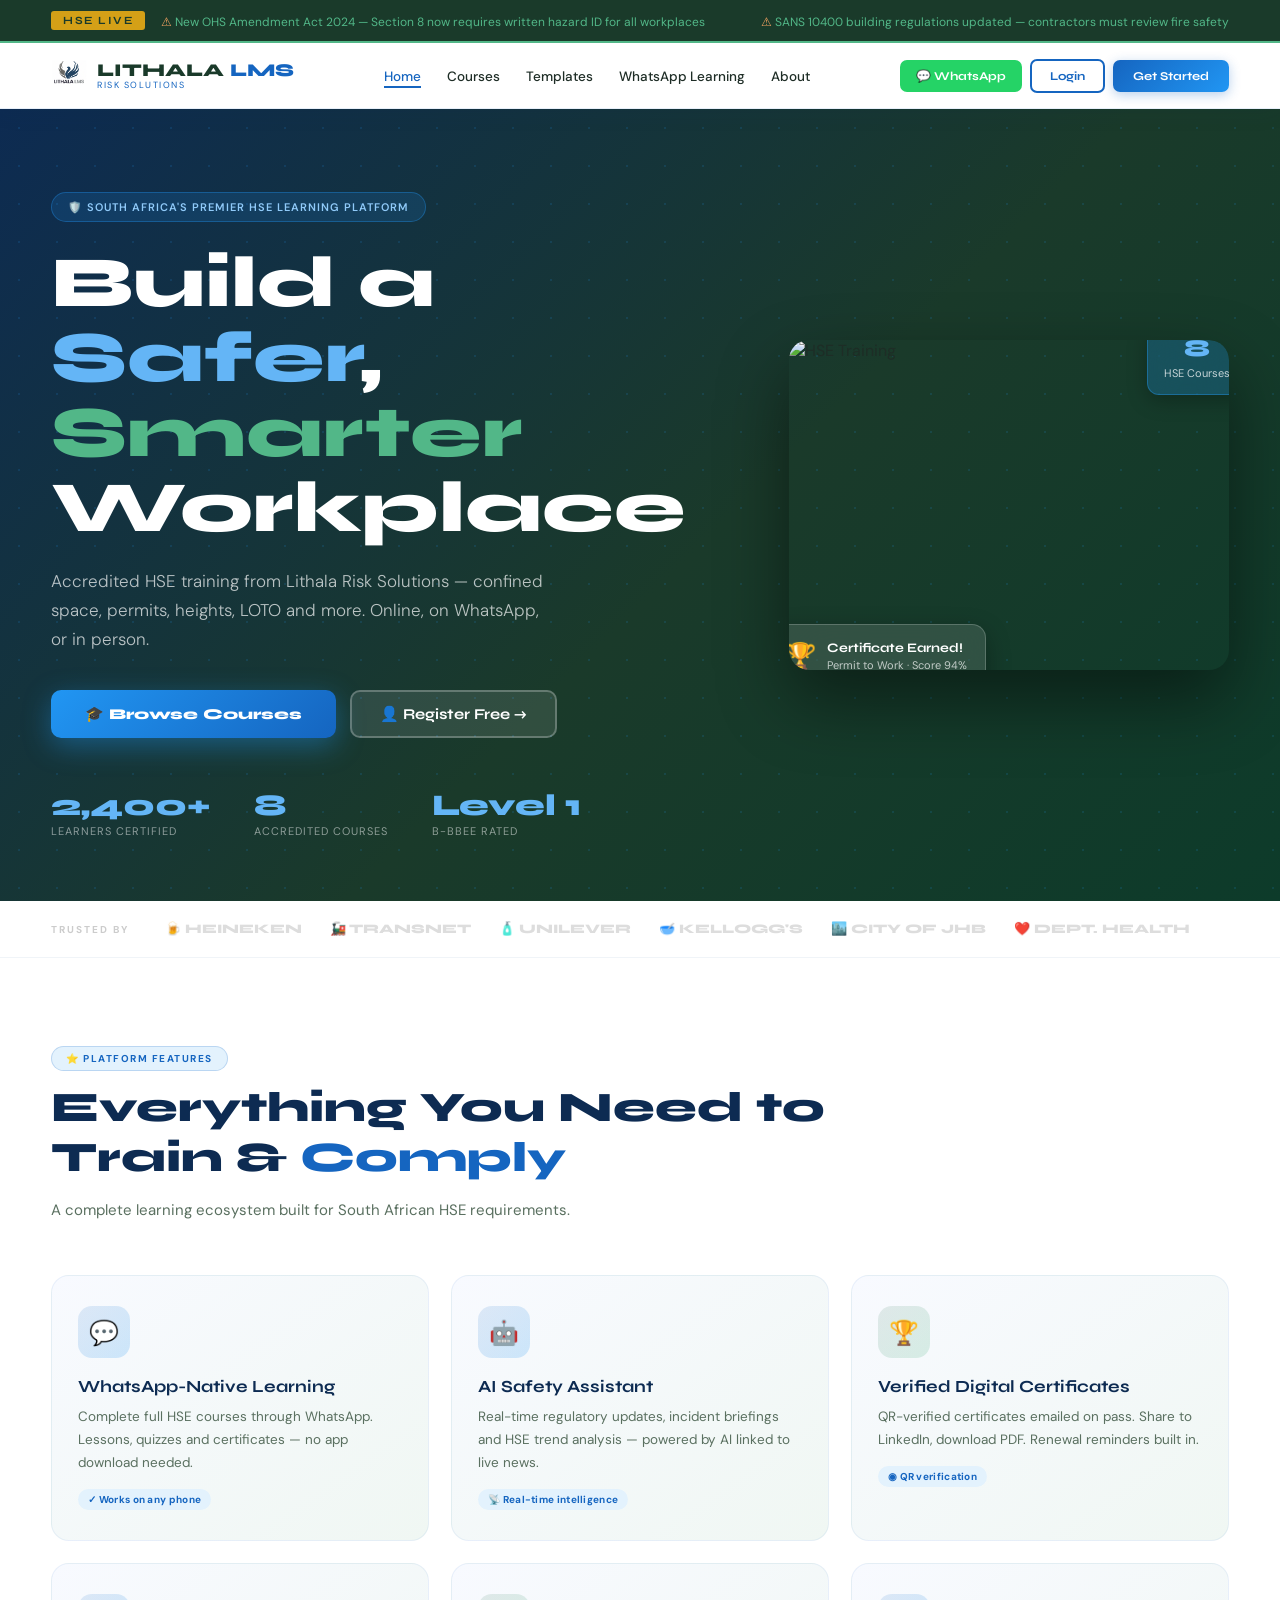
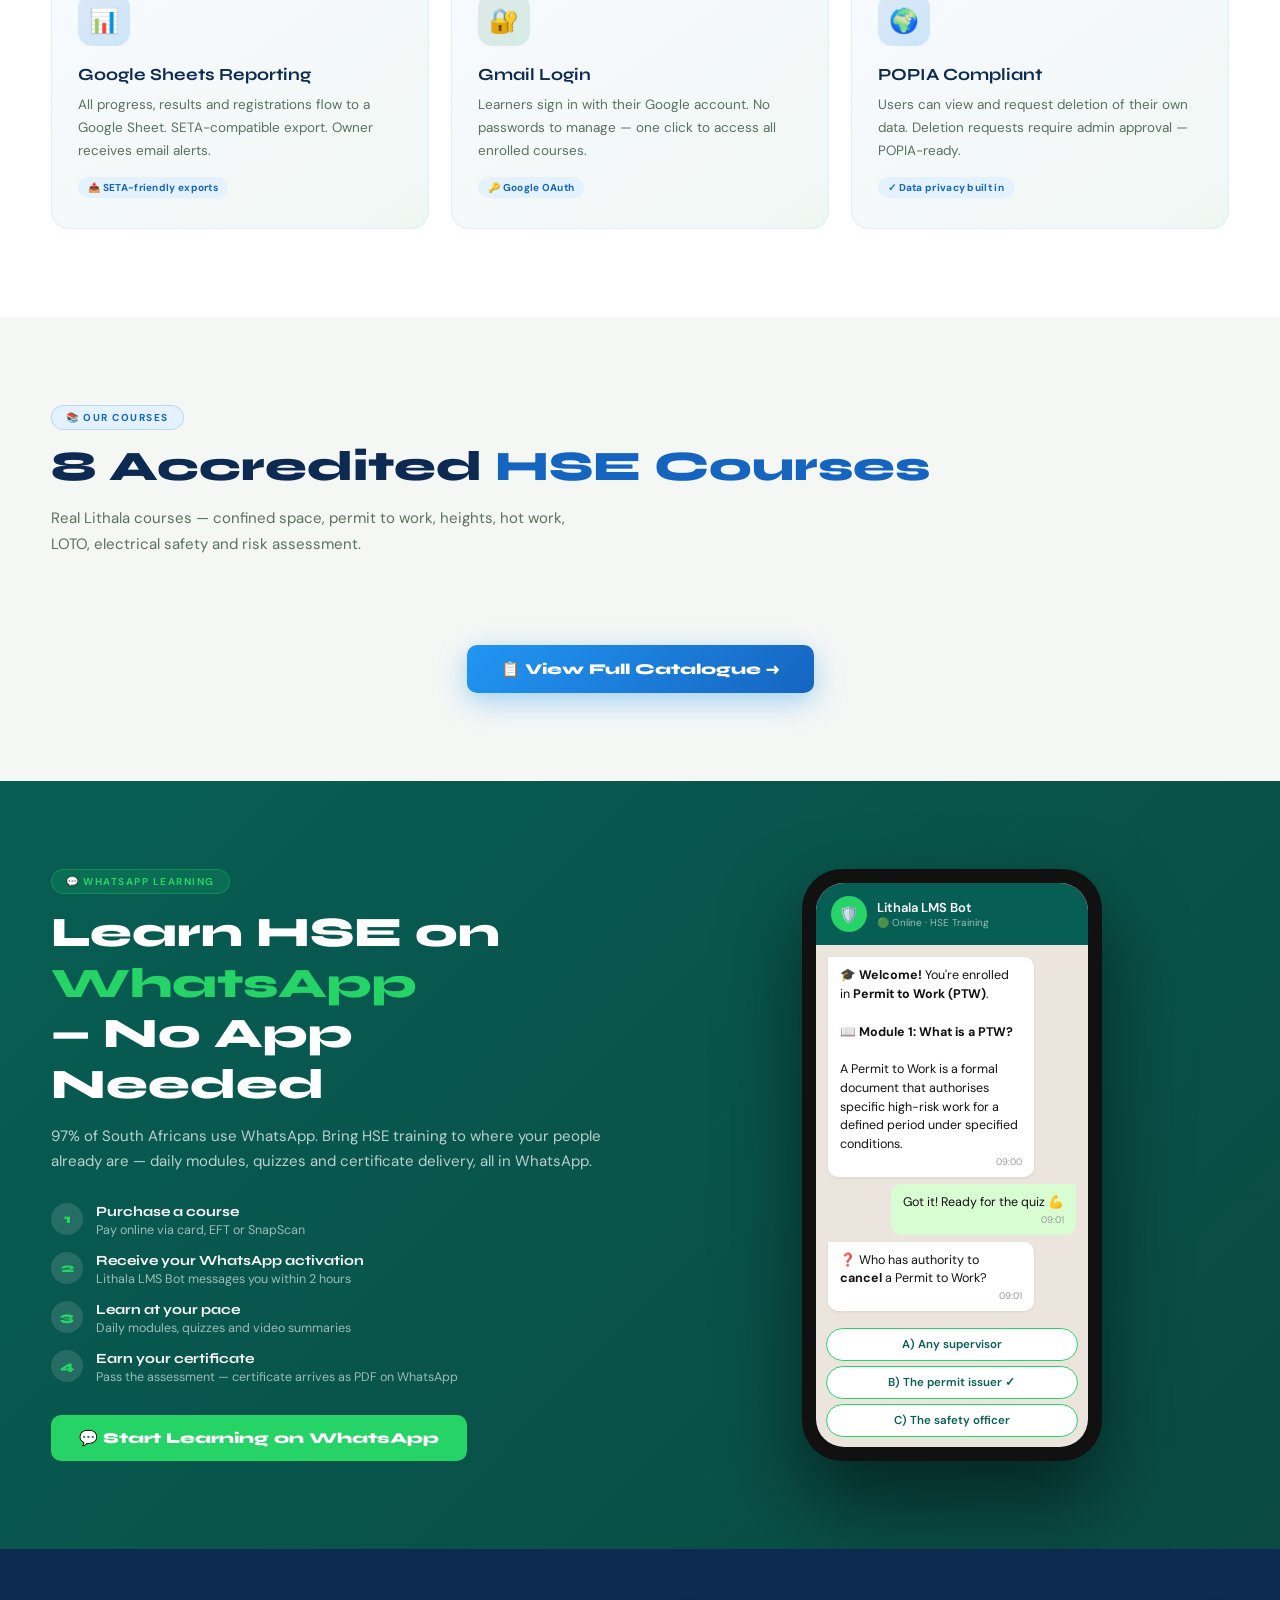
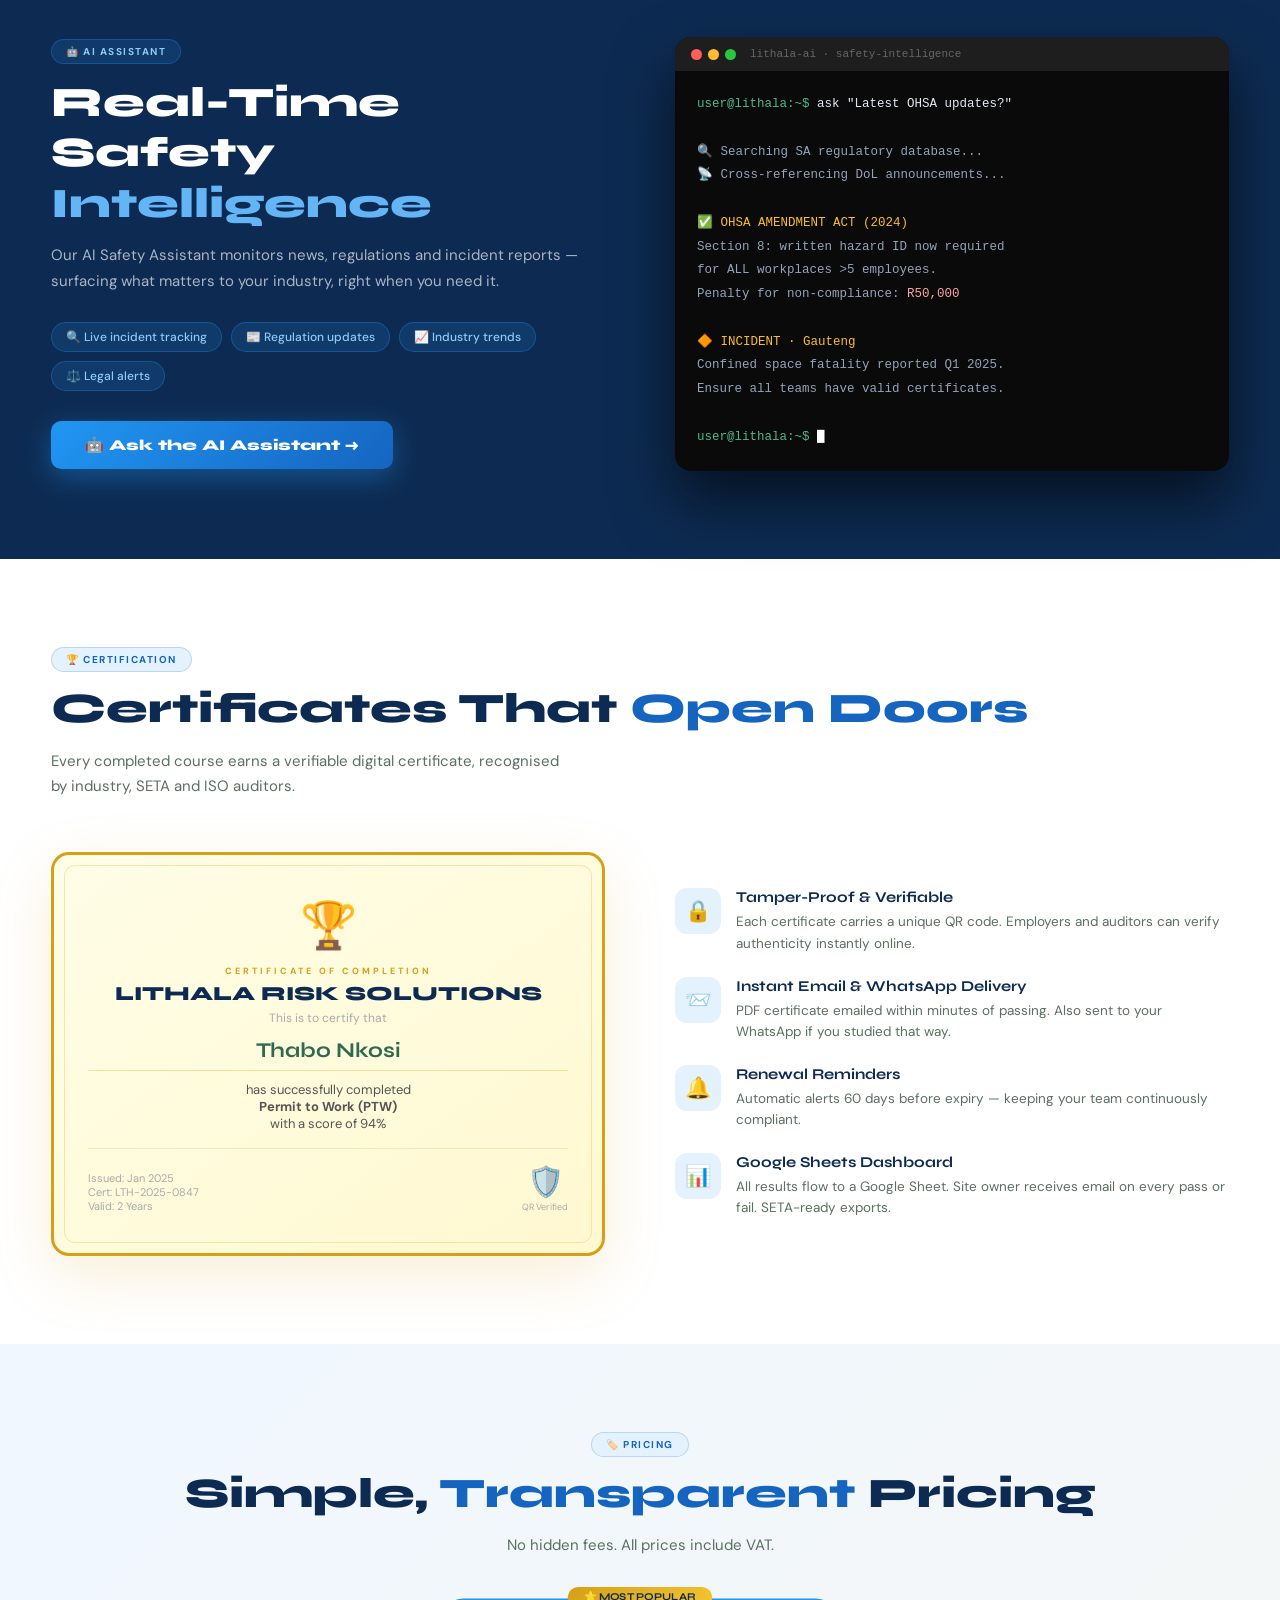
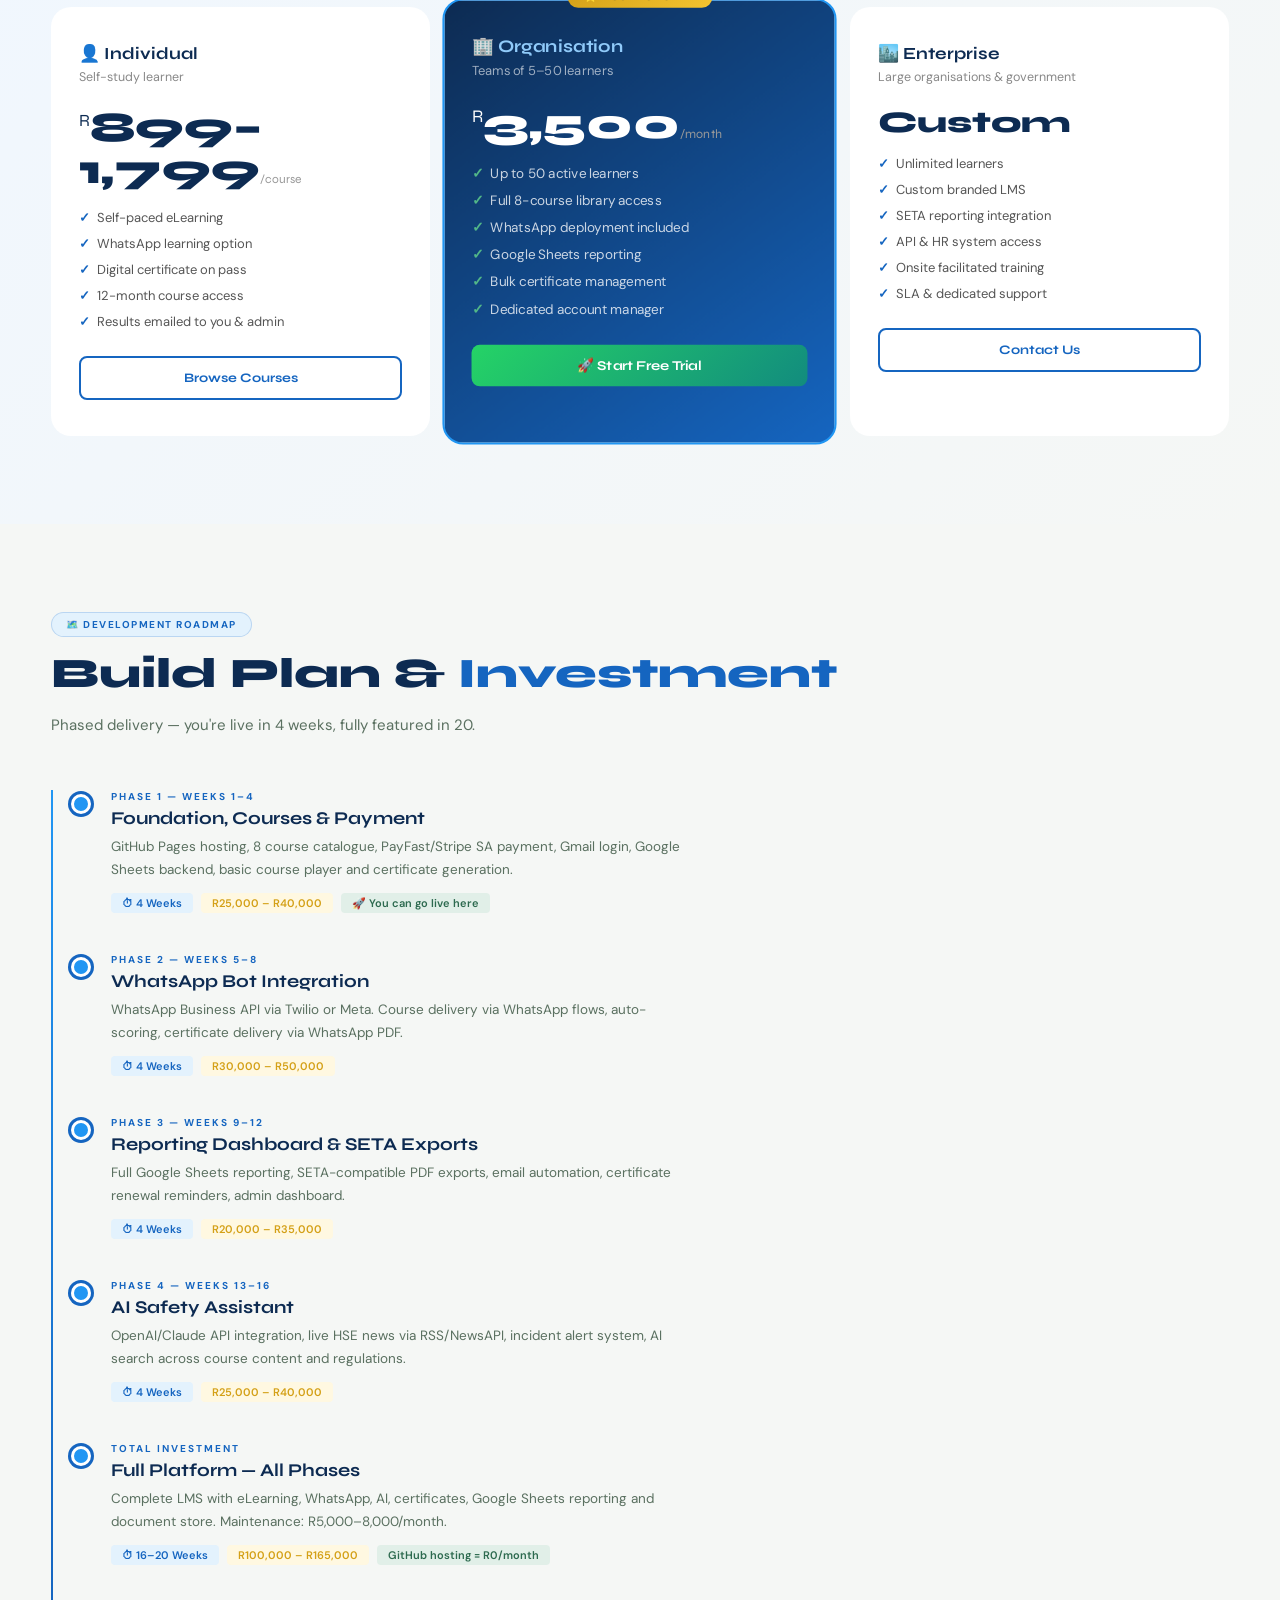
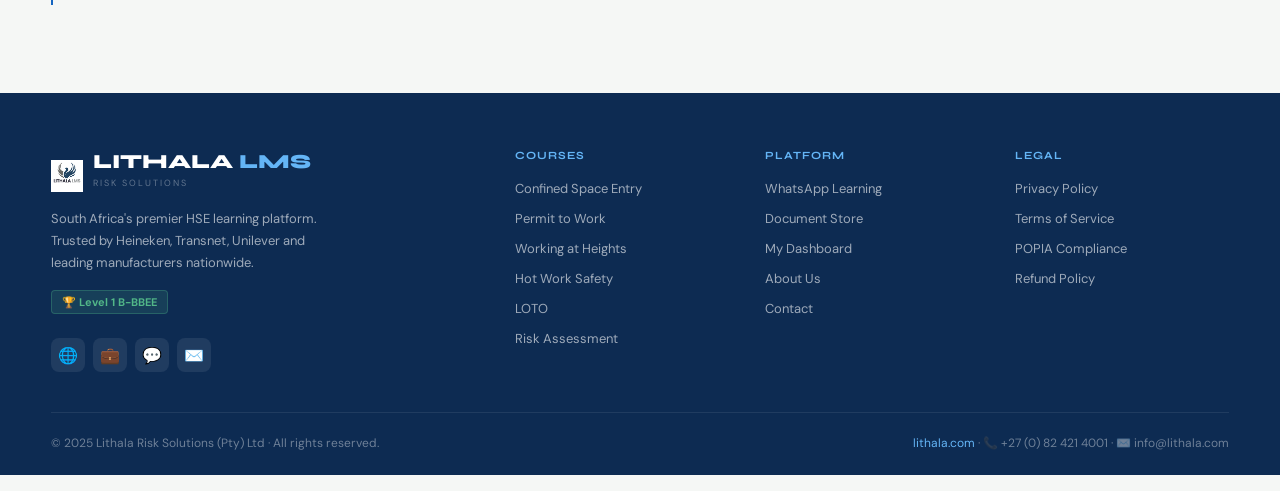
==== commit 90212b6b: "Add files via upload" ====
--- a/index.html
+++ b/index.html
@@ -6,6 +6,7 @@
 <title>Lithala LMS — Safe. Skilled. Sustainable.</title>
 <link href="https://fonts.googleapis.com/css2?family=Syne:wght@400;600;700;800&family=DM+Sans:wght@300;400;500&display=swap" rel="stylesheet">
 <script src="lms-config.js"></script>
+<script src="auth.js"></script>
 <style>
 :root{--navy:#0d2b52;--ocean:#1565c0;--sky:#2196f3;--ice:#e3f2fd;--forest:#1a3a2a;--emerald:#2d6a4f;--lime:#52b788;--gold:#d4a017;--amber:#f4a261;--cream:#f5f7f5;--white:#fff;--mist:#e0eae4;--ink:#1e2d26;--charcoal:#1c1c1e}
 *{box-sizing:border-box;margin:0;padding:0}
@@ -267,6 +268,7 @@
   .r2{grid-template-columns:1fr}
 }
 </style>
+    <script src="https://accounts.google.com/gsi/client" async defer></script>
 </head>
 <body>
 
@@ -653,5 +655,48 @@
 function eLogin(){ const e=document.getElementById('lEmail').value; if(!e){alert('Please enter your email.');return;} localStorage.setItem('lms_user',JSON.stringify({email:e,name:e.split('@')[0],loginMethod:'email'})); closeAuth(); window.location.href='dashboard3.html'; }
 function eRegister(){ const f=document.getElementById('rFirst').value,l=document.getElementById('rLast').value,e=document.getElementById('rEmail').value,w=document.getElementById('rWA').value; if(!f||!e){alert('Please fill in all required fields.');return;} const u={email:e,name:`${f} ${l}`,whatsapp:w,loginMethod:'email',registeredAt:new Date().toISOString()}; localStorage.setItem('lms_user',JSON.stringify(u)); if(LMS.SCRIPT_URL&&!LMS.SCRIPT_URL.includes('YOUR_')){fetch(LMS.SCRIPT_URL,{method:'POST',body:JSON.stringify({action:'registerUser',...u})}).catch(()=>{});} closeAuth(); window.location.href='dashboard3.html'; }
 </script>
+
+<!-- Google Sign-In Integration -->
+<div id="g_id_onload"
+     data-client_id="811534121376-d1v193e3fe2oj1pft03dbe12731co904.apps.googleusercontent.com"
+     data-callback="handleCredentialResponse">
+</div>
+<div class="g_id_signin" data-type="standard" style="margin-top: 15px; display: flex; justify-content: center;"></div>
+
+
+<script>
+function handleCredentialResponse(response) {
+  const data = parseJwt(response.credential);
+
+  const user = {
+    name: data.name,
+    email: data.email,
+    picture: data.picture,
+    loginMethod: 'google',
+    registeredAt: new Date().toISOString()
+  };
+
+  // Save to localStorage for local state
+  localStorage.setItem("lms_user", JSON.stringify(user));
+
+  // Sync with your Google Sheets backend (using the function from auth.js if available)
+  if (typeof lmsFetch === 'function') {
+      lmsFetch({ action: 'registerUser', ...user }).catch(err => console.error("Sync error:", err));
+  }
+
+  alert("Welcome " + user.name);
+  window.location.href = "dashboard3.html";
+}
+
+function parseJwt(token) {
+  try {
+      return JSON.parse(atob(token.split('.')[1]));
+  } catch (e) {
+      console.error("JWT parse error", e);
+      return {};
+  }
+}
+</script>
+
 </body>
 </html>
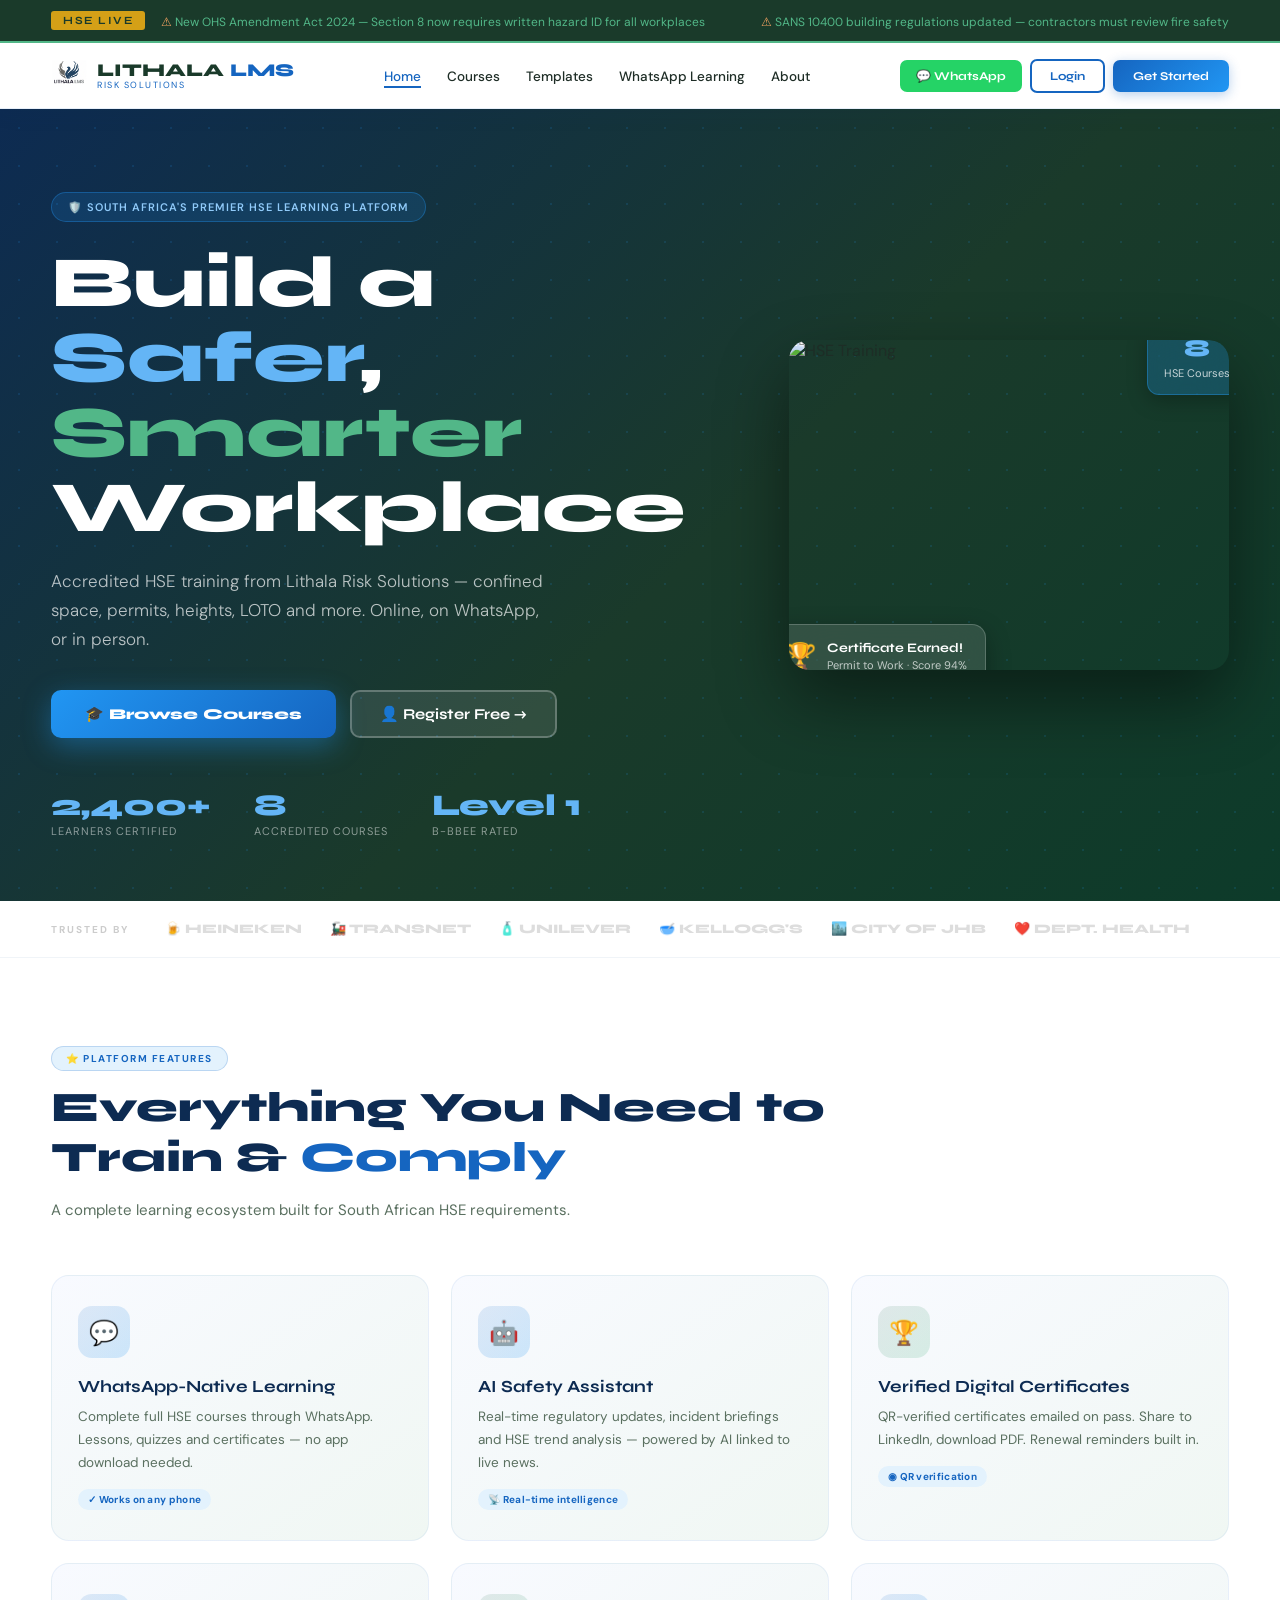
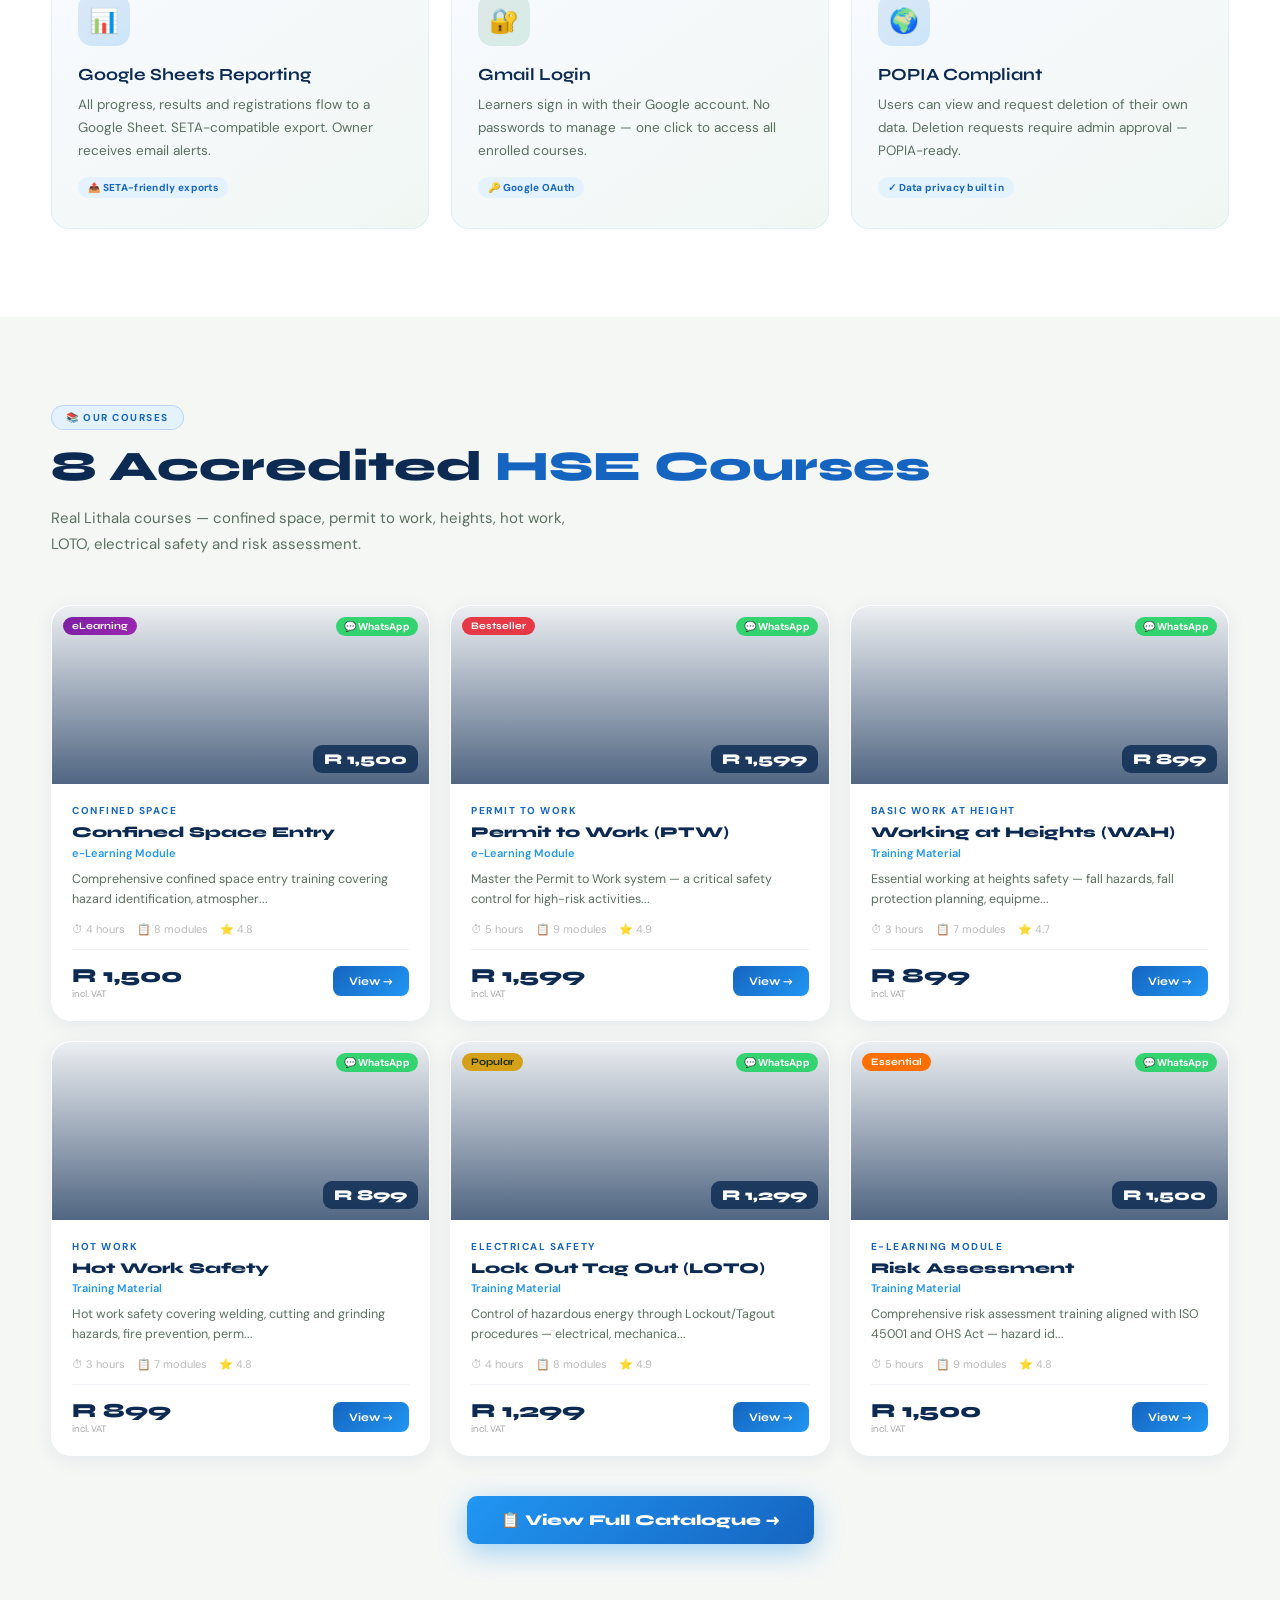
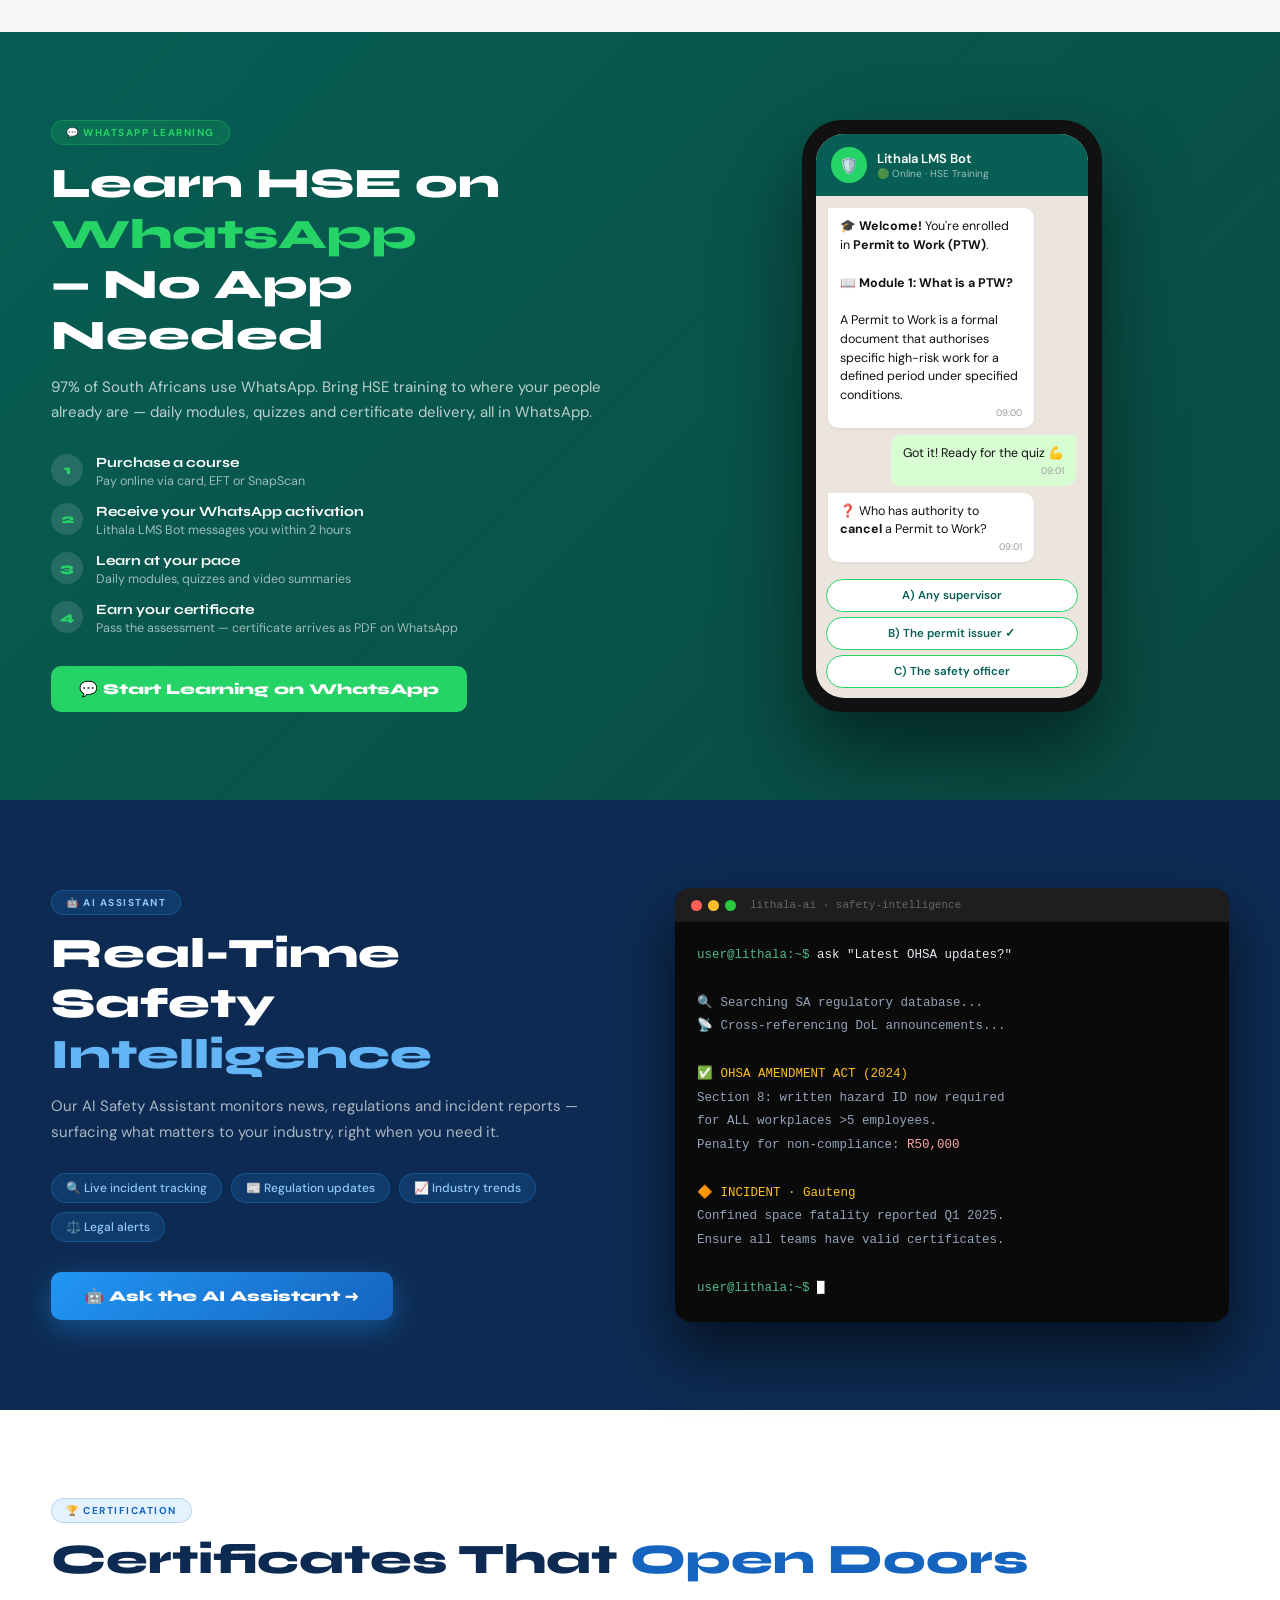
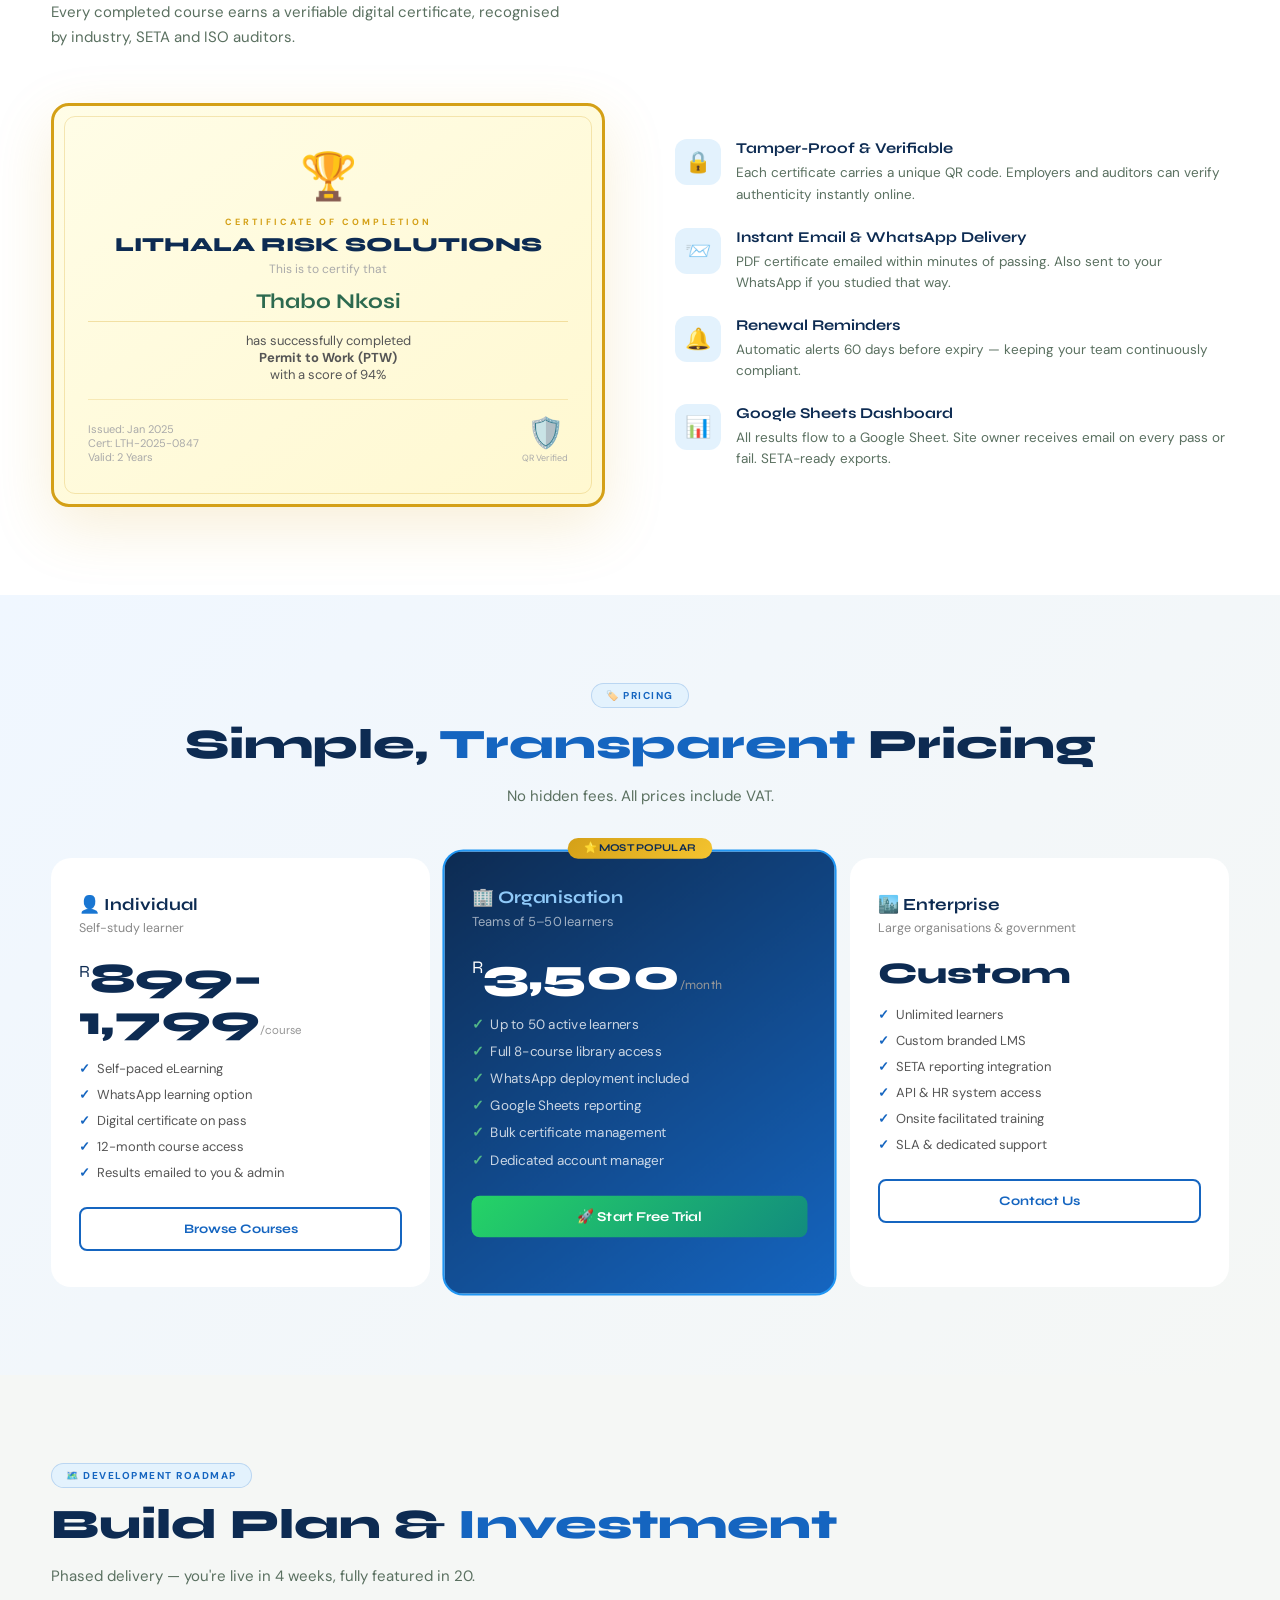
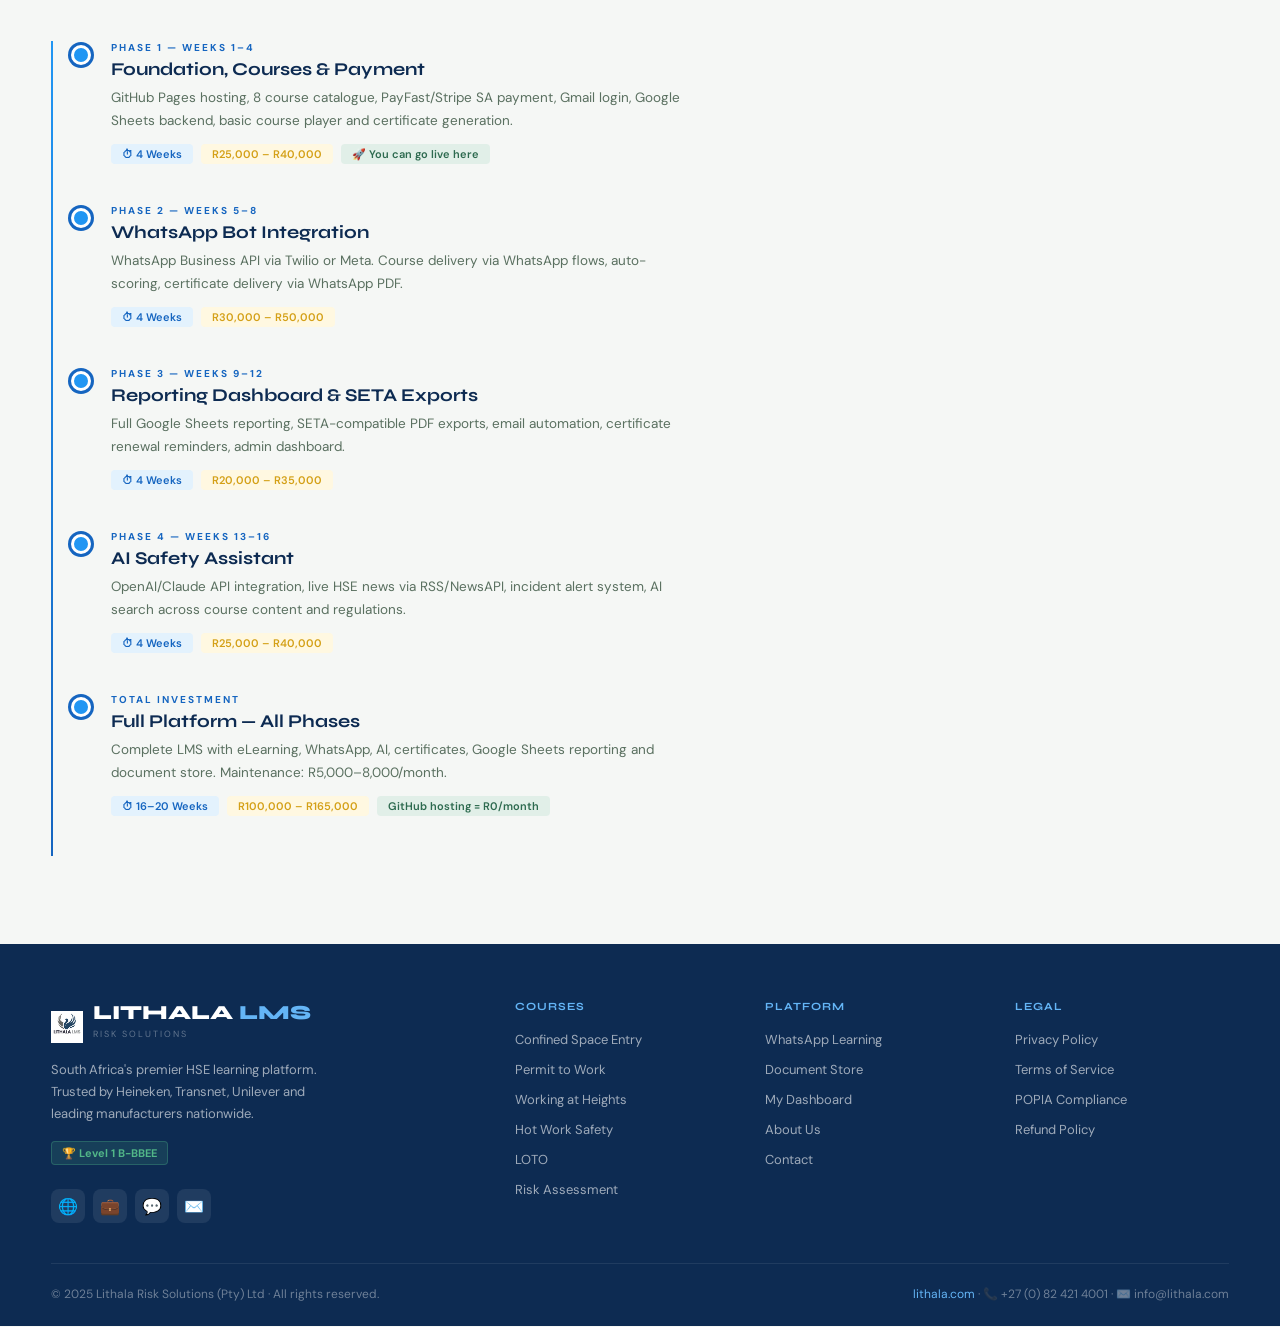
==== commit d7112a20: "Add files via upload" ====
--- a/index.html
+++ b/index.html
@@ -7,6 +7,7 @@
 <link href="https://fonts.googleapis.com/css2?family=Syne:wght@400;600;700;800&family=DM+Sans:wght@300;400;500&display=swap" rel="stylesheet">
 <script src="lms-config.js"></script>
 <script src="auth.js"></script>
+<script src="https://accounts.google.com/gsi/client" async defer></script>
 <style>
 :root{--navy:#0d2b52;--ocean:#1565c0;--sky:#2196f3;--ice:#e3f2fd;--forest:#1a3a2a;--emerald:#2d6a4f;--lime:#52b788;--gold:#d4a017;--amber:#f4a261;--cream:#f5f7f5;--white:#fff;--mist:#e0eae4;--ink:#1e2d26;--charcoal:#1c1c1e}
 *{box-sizing:border-box;margin:0;padding:0}
@@ -272,6 +273,13 @@
 </head>
 <body>
 
+<!-- Google One Tap config -->
+<div id="g_id_onload"
+     data-client_id="811534121376-d1v193e3fe2oj1pft03dbe12731co904.apps.googleusercontent.com"
+     data-callback="handleGoogleCredential"
+     data-auto_prompt="false">
+</div>
+
 <!-- TICKER -->
 <div class="ticker-wrap">
   <div class="ticker-inner">
@@ -589,6 +597,7 @@
       <button class="auth-tab active" id="tabL" onclick="authTab('login')">Login</button>
       <button class="auth-tab" id="tabR" onclick="authTab('register')">Register</button>
     </div>
+    <div id="googleBtnTarget"></div>
     <button class="google-btn" onclick="gLogin()">
       <img src="https://www.gstatic.com/firebasejs/ui/2.0.0/images/auth/google.svg" style="width:20px" alt="G">
       Continue with Google (Gmail)
@@ -651,52 +660,12 @@
   document.getElementById('tabR').classList.toggle('active',!isL);
   document.getElementById('authTitle').textContent=isL?'Welcome Back':'Create Account';
 }
-function gLogin(){ localStorage.setItem('lms_user',JSON.stringify({email:'demo@gmail.com',name:'Demo Learner',loginMethod:'google'})); window.location.href='dashboard3.html'; }
+function gLogin(){ triggerGoogleSignIn(); }
 function eLogin(){ const e=document.getElementById('lEmail').value; if(!e){alert('Please enter your email.');return;} localStorage.setItem('lms_user',JSON.stringify({email:e,name:e.split('@')[0],loginMethod:'email'})); closeAuth(); window.location.href='dashboard3.html'; }
 function eRegister(){ const f=document.getElementById('rFirst').value,l=document.getElementById('rLast').value,e=document.getElementById('rEmail').value,w=document.getElementById('rWA').value; if(!f||!e){alert('Please fill in all required fields.');return;} const u={email:e,name:`${f} ${l}`,whatsapp:w,loginMethod:'email',registeredAt:new Date().toISOString()}; localStorage.setItem('lms_user',JSON.stringify(u)); if(LMS.SCRIPT_URL&&!LMS.SCRIPT_URL.includes('YOUR_')){fetch(LMS.SCRIPT_URL,{method:'POST',body:JSON.stringify({action:'registerUser',...u})}).catch(()=>{});} closeAuth(); window.location.href='dashboard3.html'; }
 </script>
 
-<!-- Google Sign-In Integration -->
-<div id="g_id_onload"
-     data-client_id="811534121376-d1v193e3fe2oj1pft03dbe12731co904.apps.googleusercontent.com"
-     data-callback="handleCredentialResponse">
-</div>
-<div class="g_id_signin" data-type="standard" style="margin-top: 15px; display: flex; justify-content: center;"></div>
-
-
-<script>
-function handleCredentialResponse(response) {
-  const data = parseJwt(response.credential);
-
-  const user = {
-    name: data.name,
-    email: data.email,
-    picture: data.picture,
-    loginMethod: 'google',
-    registeredAt: new Date().toISOString()
-  };
-
-  // Save to localStorage for local state
-  localStorage.setItem("lms_user", JSON.stringify(user));
-
-  // Sync with your Google Sheets backend (using the function from auth.js if available)
-  if (typeof lmsFetch === 'function') {
-      lmsFetch({ action: 'registerUser', ...user }).catch(err => console.error("Sync error:", err));
-  }
-
-  alert("Welcome " + user.name);
-  window.location.href = "dashboard3.html";
-}
-
-function parseJwt(token) {
-  try {
-      return JSON.parse(atob(token.split('.')[1]));
-  } catch (e) {
-      console.error("JWT parse error", e);
-      return {};
-  }
-}
-</script>
+<!-- Google Sign-In handled by auth.js triggerGoogleSignIn() -->
 
 </body>
 </html>
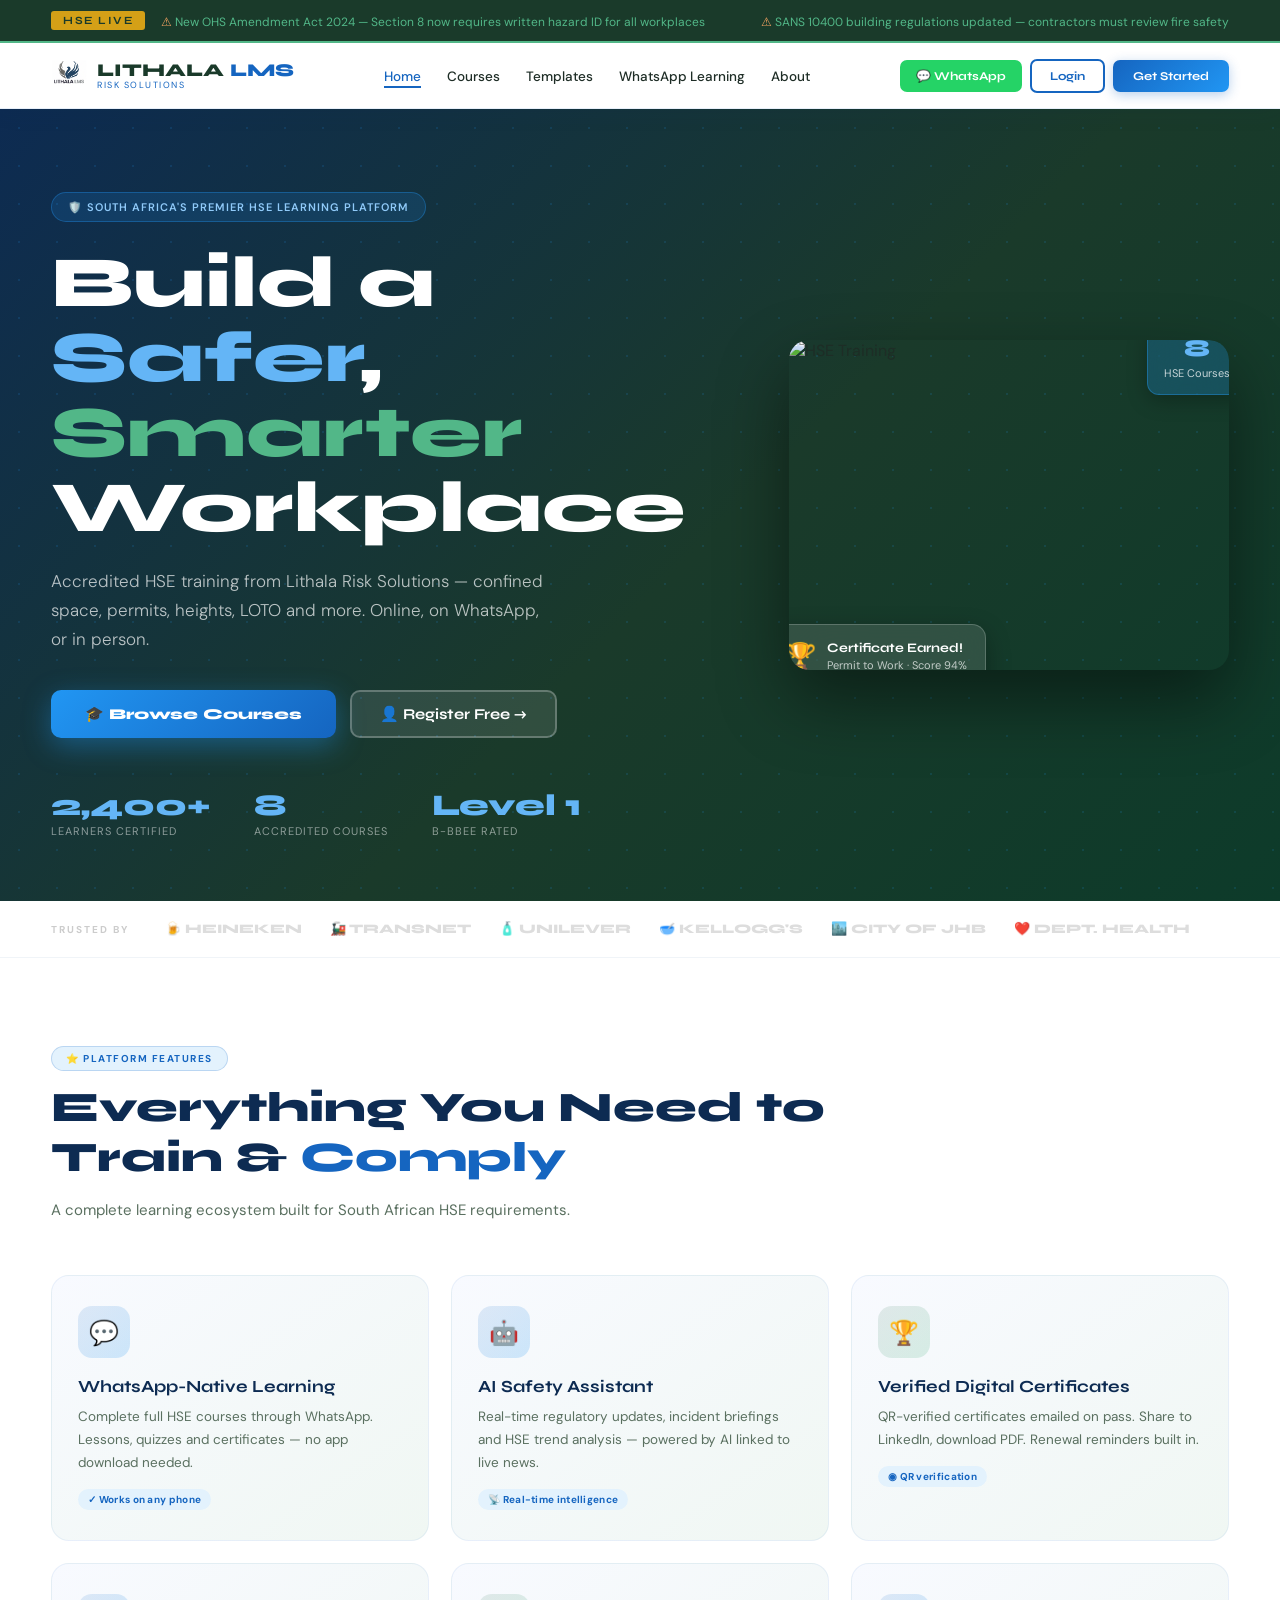
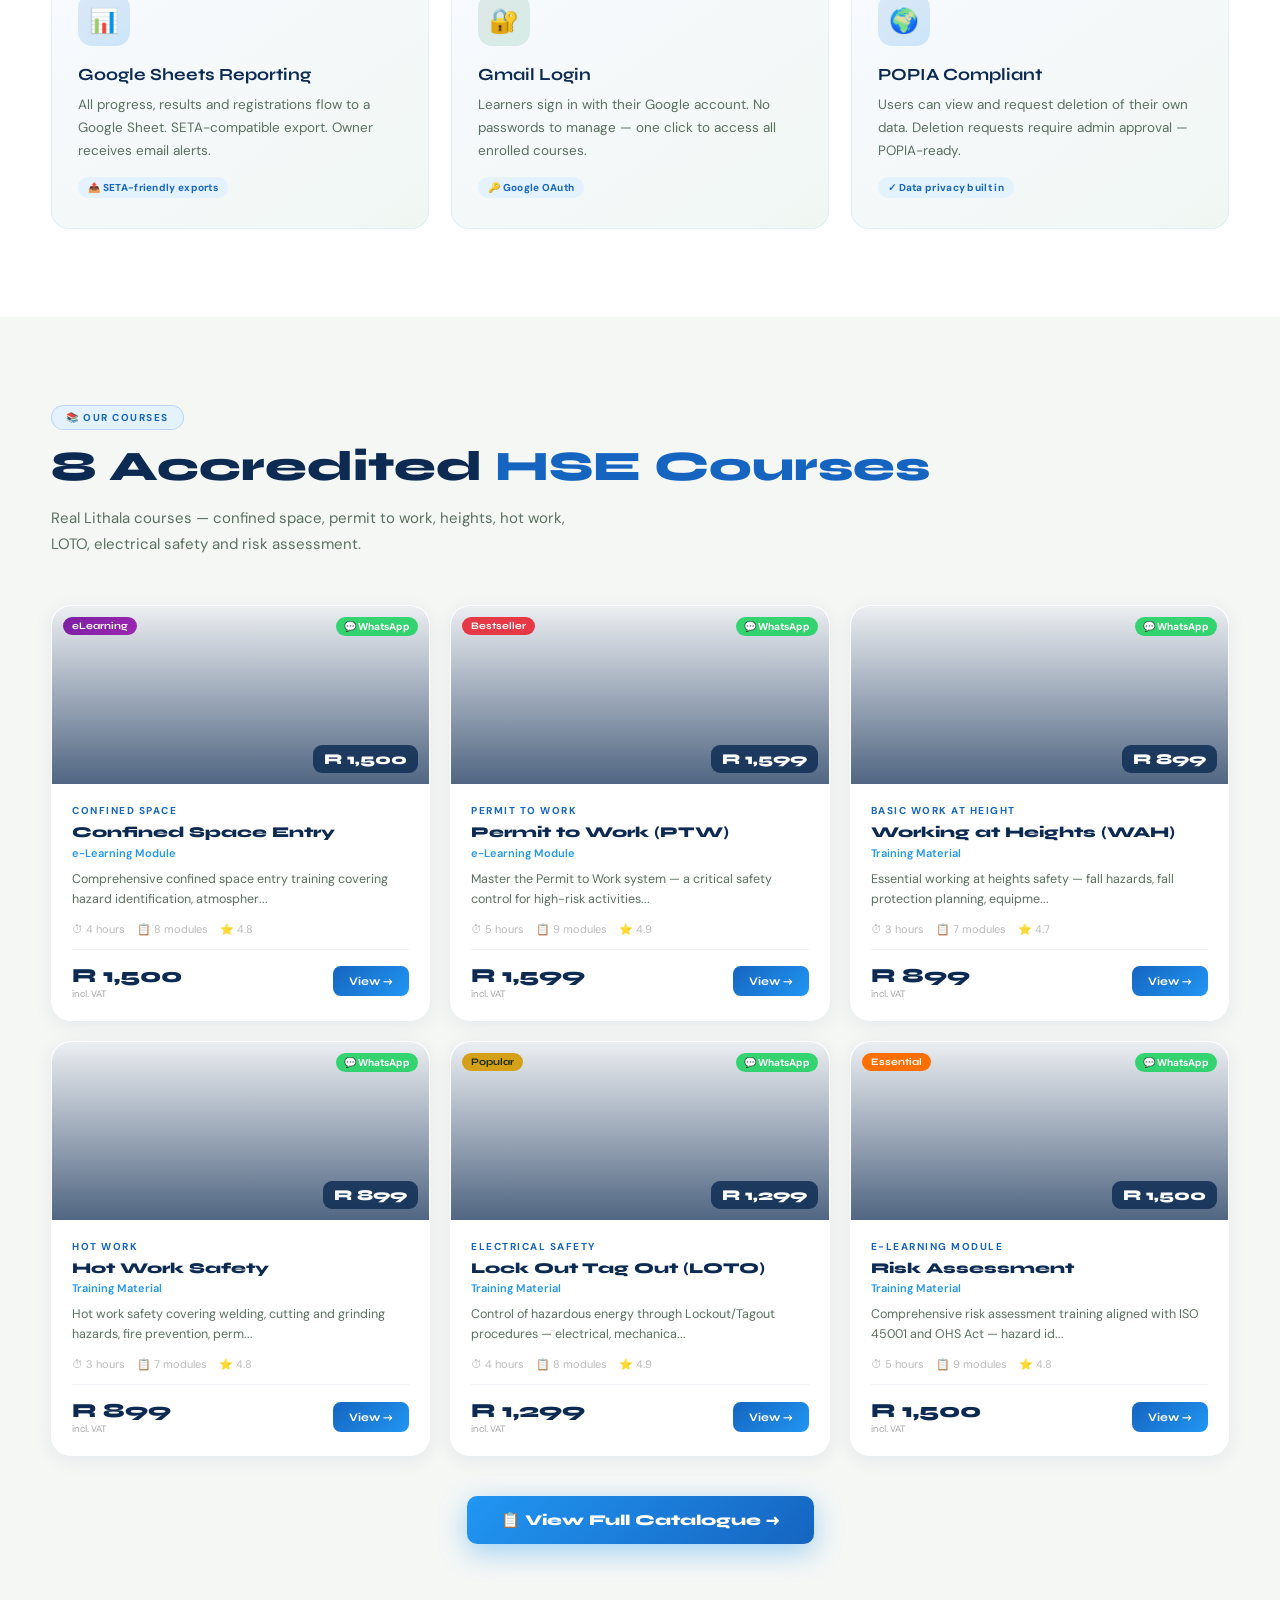
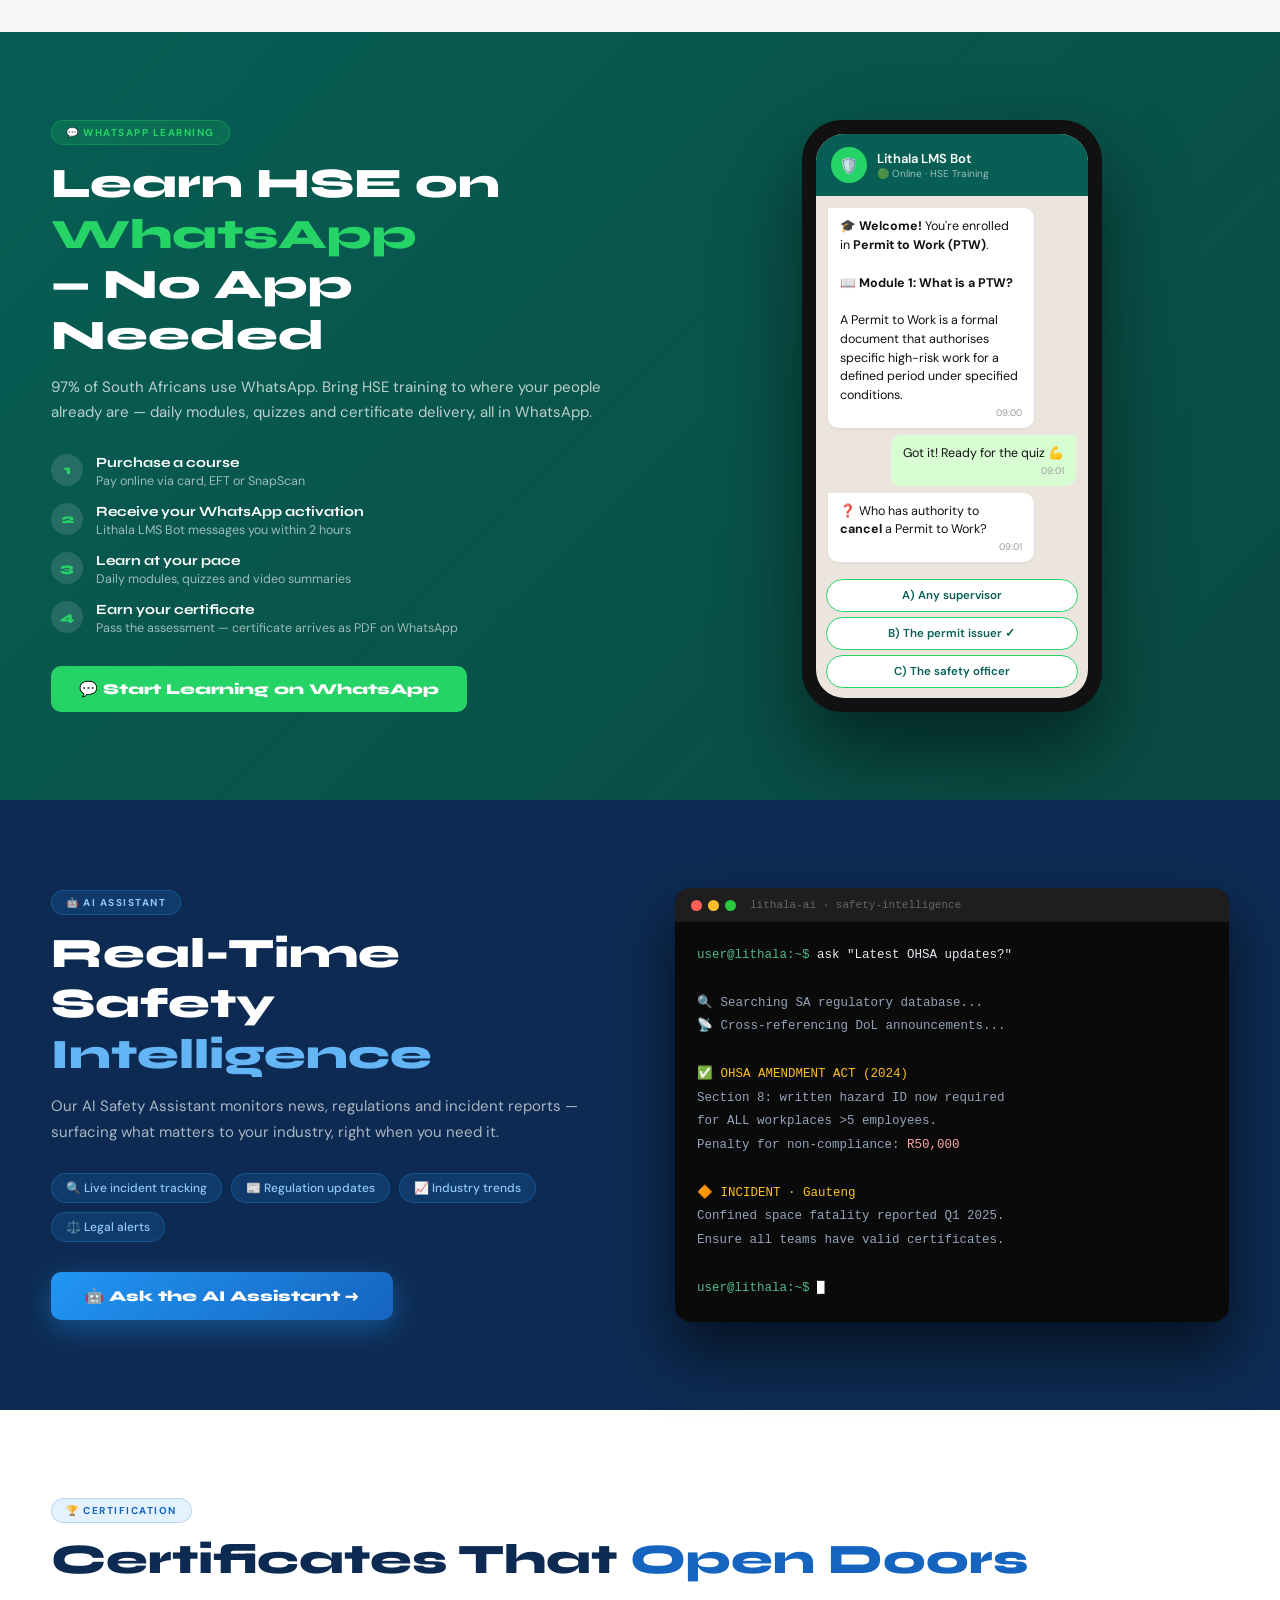
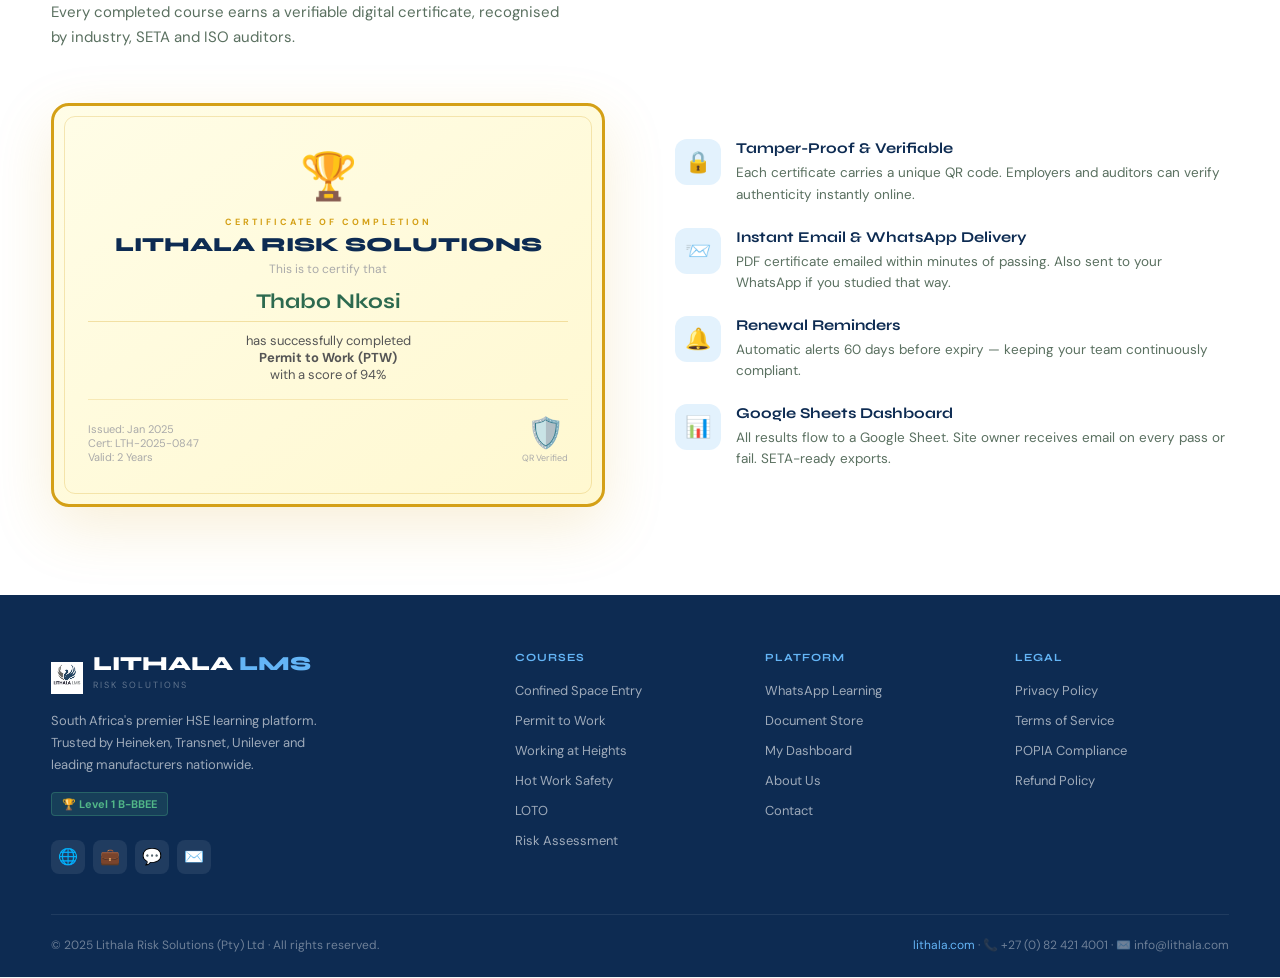
==== commit a1aa8923: "Add files via upload" ====
--- a/index.html
+++ b/index.html
@@ -177,38 +177,38 @@
 .cert-preview::before{content:'';position:absolute;inset:10px;border:1px solid rgba(212,160,23,.25);border-radius:11px;pointer-events:none}
 
 /* PRICING */
-.pricing-section{padding:88px 4%;background:linear-gradient(135deg,#f0f7ff,var(--cream))}
-.price-grid{display:grid;grid-template-columns:repeat(3,1fr);gap:20px;margin-top:48px}
-.price-card{background:white;border-radius:20px;padding:34px 26px;border:2px solid transparent;transition:all .3s;position:relative}
-.price-card:hover{border-color:rgba(21,101,192,.2);transform:translateY(-4px);box-shadow:0 20px 48px rgba(13,43,82,.1)}
-.price-card.feat{background:linear-gradient(145deg,#0d2b52,#1565c0);border-color:#2196f3;transform:scale(1.04)}
-.price-card.feat:hover{transform:scale(1.04) translateY(-4px)}
-.price-badge{position:absolute;top:-13px;left:50%;transform:translateX(-50%);background:linear-gradient(135deg,#d4a017,#f4c430);color:#0d2b52;font-family:'Syne',sans-serif;font-weight:700;font-size:10px;padding:4px 16px;border-radius:50px;white-space:nowrap}
-.price-card h3{font-family:'Syne',sans-serif;font-size:17px;font-weight:700;color:#0d2b52;margin-bottom:5px}
-.price-card.feat h3{color:#90caf9}
-.price-card>p{font-size:12.5px;color:#888;margin-bottom:22px}
-.price-card.feat>p{color:rgba(255,255,255,.6)}
-.price-num{font-family:'Syne',sans-serif;font-size:42px;font-weight:800;color:#0d2b52;line-height:1}
-.price-num span{font-size:17px;font-weight:400;vertical-align:super}
-.price-num small{font-size:12px;font-weight:400;color:#999}
-.price-card.feat .price-num{color:white}
-.price-list{list-style:none;margin:18px 0 26px;display:flex;flex-direction:column;gap:9px}
-.price-list li{font-size:13px;color:#555;display:flex;gap:7px}
-.price-list li::before{content:'✓';color:#1565c0;font-weight:700;flex-shrink:0}
-.price-card.feat .price-list li{color:rgba(255,255,255,.78)}
-.price-card.feat .price-list li::before{color:#52b788}
+
+
+
+
+
+
+
+
+
+
+
+
+
+
+
+
+
+
+
+
 
 /* TIMELINE */
-.timeline-section{padding:88px 4%;background:var(--cream)}
-.timeline{position:relative;margin-top:52px;padding-left:26px}
+
+
 .timeline::before{content:'';position:absolute;left:0;top:0;bottom:0;width:2px;background:linear-gradient(to bottom,#2196f3,#1565c0)}
-.tl-item{position:relative;padding:0 0 40px 34px}
+
 .tl-item::before{content:'';position:absolute;left:-6px;top:4px;width:14px;height:14px;border-radius:50%;background:#2196f3;border:3px solid white;box-shadow:0 0 0 3px #1565c0}
-.tl-phase{font-size:10px;font-weight:700;letter-spacing:2px;text-transform:uppercase;color:#1565c0;margin-bottom:4px}
+
 .tl-item h3{font-family:'Syne',sans-serif;font-size:18px;font-weight:700;color:#0d2b52;margin-bottom:7px}
 .tl-item p{font-size:13.5px;color:#5a7060;line-height:1.7;margin-bottom:11px;max-width:580px}
-.tl-tags{display:flex;gap:8px;flex-wrap:wrap}
-.tl-tag{background:#e3f2fd;color:#1565c0;font-size:11px;font-weight:600;padding:3px 11px;border-radius:4px}
+
+
 .tl-tag.cost{background:#fff8e1;color:#d4a017}
 .tl-tag.go{background:rgba(82,183,136,.12);color:#2d6a4f}
 
@@ -257,8 +257,8 @@
   .hero{padding:60px 4% 48px}
   .hero-visual{display:none}
   .wa-grid,.ai-grid,.cert-grid{grid-template-columns:1fr;gap:44px}
-  .price-grid{grid-template-columns:1fr}
-  .price-card.feat{transform:none}
+  
+  
   .footer-grid{grid-template-columns:1fr 1fr;gap:24px}
 }
 @media(max-width:600px){
@@ -496,49 +496,9 @@
   </div>
 </section>
 
-<!-- PRICING -->
-<section class="section pricing-section">
-  <div style="text-align:center">
-    <div class="sec-badge" style="justify-content:center">🏷️ Pricing</div>
-    <div class="sec-title" style="text-align:center">Simple, <em>Transparent</em> Pricing</div>
-    <p class="sec-sub" style="margin:0 auto;text-align:center">No hidden fees. All prices include VAT.</p>
-  </div>
-  <div class="price-grid">
-    <div class="price-card">
-      <h3>👤 Individual</h3><p>Self-study learner</p>
-      <div class="price-num"><span>R</span>899–1,799<small>/course</small></div>
-      <ul class="price-list"><li>Self-paced eLearning</li><li>WhatsApp learning option</li><li>Digital certificate on pass</li><li>12-month course access</li><li>Results emailed to you &amp; admin</li></ul>
-      <a href="index3.html" style="display:block;text-align:center;padding:12px;border:2px solid #1565c0;color:#1565c0;border-radius:8px;font-family:'Syne',sans-serif;font-weight:700;font-size:13px;text-decoration:none;transition:all .2s">Browse Courses</a>
-    </div>
-    <div class="price-card feat">
-      <div class="price-badge">⭐ MOST POPULAR</div>
-      <h3>🏢 Organisation</h3><p>Teams of 5–50 learners</p>
-      <div class="price-num"><span>R</span>3,500<small>/month</small></div>
-      <ul class="price-list"><li>Up to 50 active learners</li><li>Full 8-course library access</li><li>WhatsApp deployment included</li><li>Google Sheets reporting</li><li>Bulk certificate management</li><li>Dedicated account manager</li></ul>
-      <a href="#" onclick="openAuth('register');return false" style="display:block;text-align:center;padding:12px;background:linear-gradient(135deg,#25d366,#128c7e);color:white;border-radius:8px;font-family:'Syne',sans-serif;font-weight:700;font-size:13px;text-decoration:none">🚀 Start Free Trial</a>
-    </div>
-    <div class="price-card">
-      <h3>🏙️ Enterprise</h3><p>Large organisations &amp; government</p>
-      <div class="price-num" style="font-size:30px">Custom</div>
-      <ul class="price-list"><li>Unlimited learners</li><li>Custom branded LMS</li><li>SETA reporting integration</li><li>API &amp; HR system access</li><li>Onsite facilitated training</li><li>SLA &amp; dedicated support</li></ul>
-      <a href="index6.html" style="display:block;text-align:center;padding:12px;border:2px solid #1565c0;color:#1565c0;border-radius:8px;font-family:'Syne',sans-serif;font-weight:700;font-size:13px;text-decoration:none">Contact Us</a>
-    </div>
-  </div>
-</section>
-
-<!-- TIMELINE -->
-<section class="section timeline-section">
-  <div class="sec-badge">🗺️ Development Roadmap</div>
-  <div class="sec-title">Build Plan &amp; <em>Investment</em></div>
-  <p class="sec-sub">Phased delivery — you're live in 4 weeks, fully featured in 20.</p>
-  <div class="timeline">
-    <div class="tl-item"><div class="tl-phase">Phase 1 — Weeks 1–4</div><h3>Foundation, Courses &amp; Payment</h3><p>GitHub Pages hosting, 8 course catalogue, PayFast/Stripe SA payment, Gmail login, Google Sheets backend, basic course player and certificate generation.</p><div class="tl-tags"><span class="tl-tag">⏱ 4 Weeks</span><span class="tl-tag cost">R25,000 – R40,000</span><span class="tl-tag go">🚀 You can go live here</span></div></div>
-    <div class="tl-item"><div class="tl-phase">Phase 2 — Weeks 5–8</div><h3>WhatsApp Bot Integration</h3><p>WhatsApp Business API via Twilio or Meta. Course delivery via WhatsApp flows, auto-scoring, certificate delivery via WhatsApp PDF.</p><div class="tl-tags"><span class="tl-tag">⏱ 4 Weeks</span><span class="tl-tag cost">R30,000 – R50,000</span></div></div>
-    <div class="tl-item"><div class="tl-phase">Phase 3 — Weeks 9–12</div><h3>Reporting Dashboard &amp; SETA Exports</h3><p>Full Google Sheets reporting, SETA-compatible PDF exports, email automation, certificate renewal reminders, admin dashboard.</p><div class="tl-tags"><span class="tl-tag">⏱ 4 Weeks</span><span class="tl-tag cost">R20,000 – R35,000</span></div></div>
-    <div class="tl-item"><div class="tl-phase">Phase 4 — Weeks 13–16</div><h3>AI Safety Assistant</h3><p>OpenAI/Claude API integration, live HSE news via RSS/NewsAPI, incident alert system, AI search across course content and regulations.</p><div class="tl-tags"><span class="tl-tag">⏱ 4 Weeks</span><span class="tl-tag cost">R25,000 – R40,000</span></div></div>
-    <div class="tl-item"><div class="tl-phase">Total Investment</div><h3>Full Platform — All Phases</h3><p>Complete LMS with eLearning, WhatsApp, AI, certificates, Google Sheets reporting and document store. Maintenance: R5,000–8,000/month.</p><div class="tl-tags"><span class="tl-tag">⏱ 16–20 Weeks</span><span class="tl-tag cost">R100,000 – R165,000</span><span class="tl-tag go">GitHub hosting = R0/month</span></div></div>
-  </div>
-</section>
+<!-- Pricing removed -->
+
+<!-- Timeline removed -->
 
 <!-- FOOTER -->
 <footer class="site-footer">
